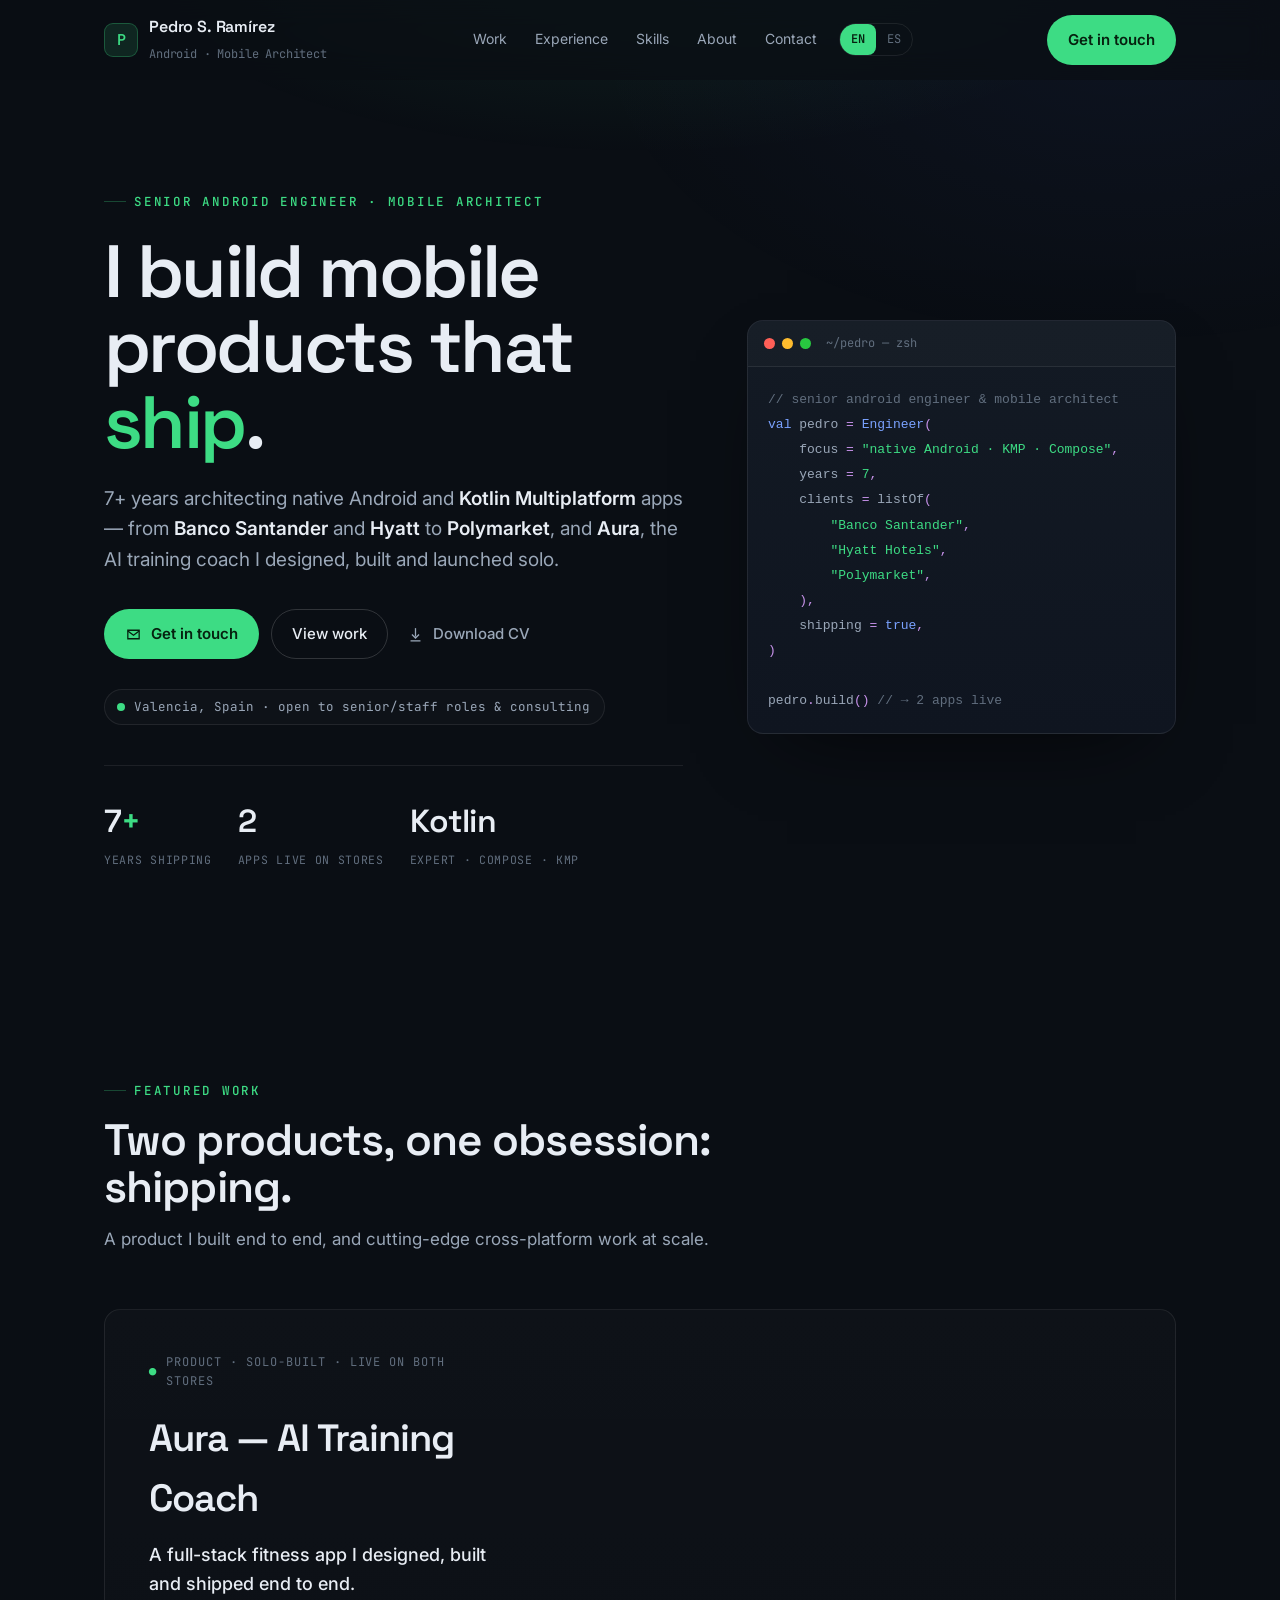
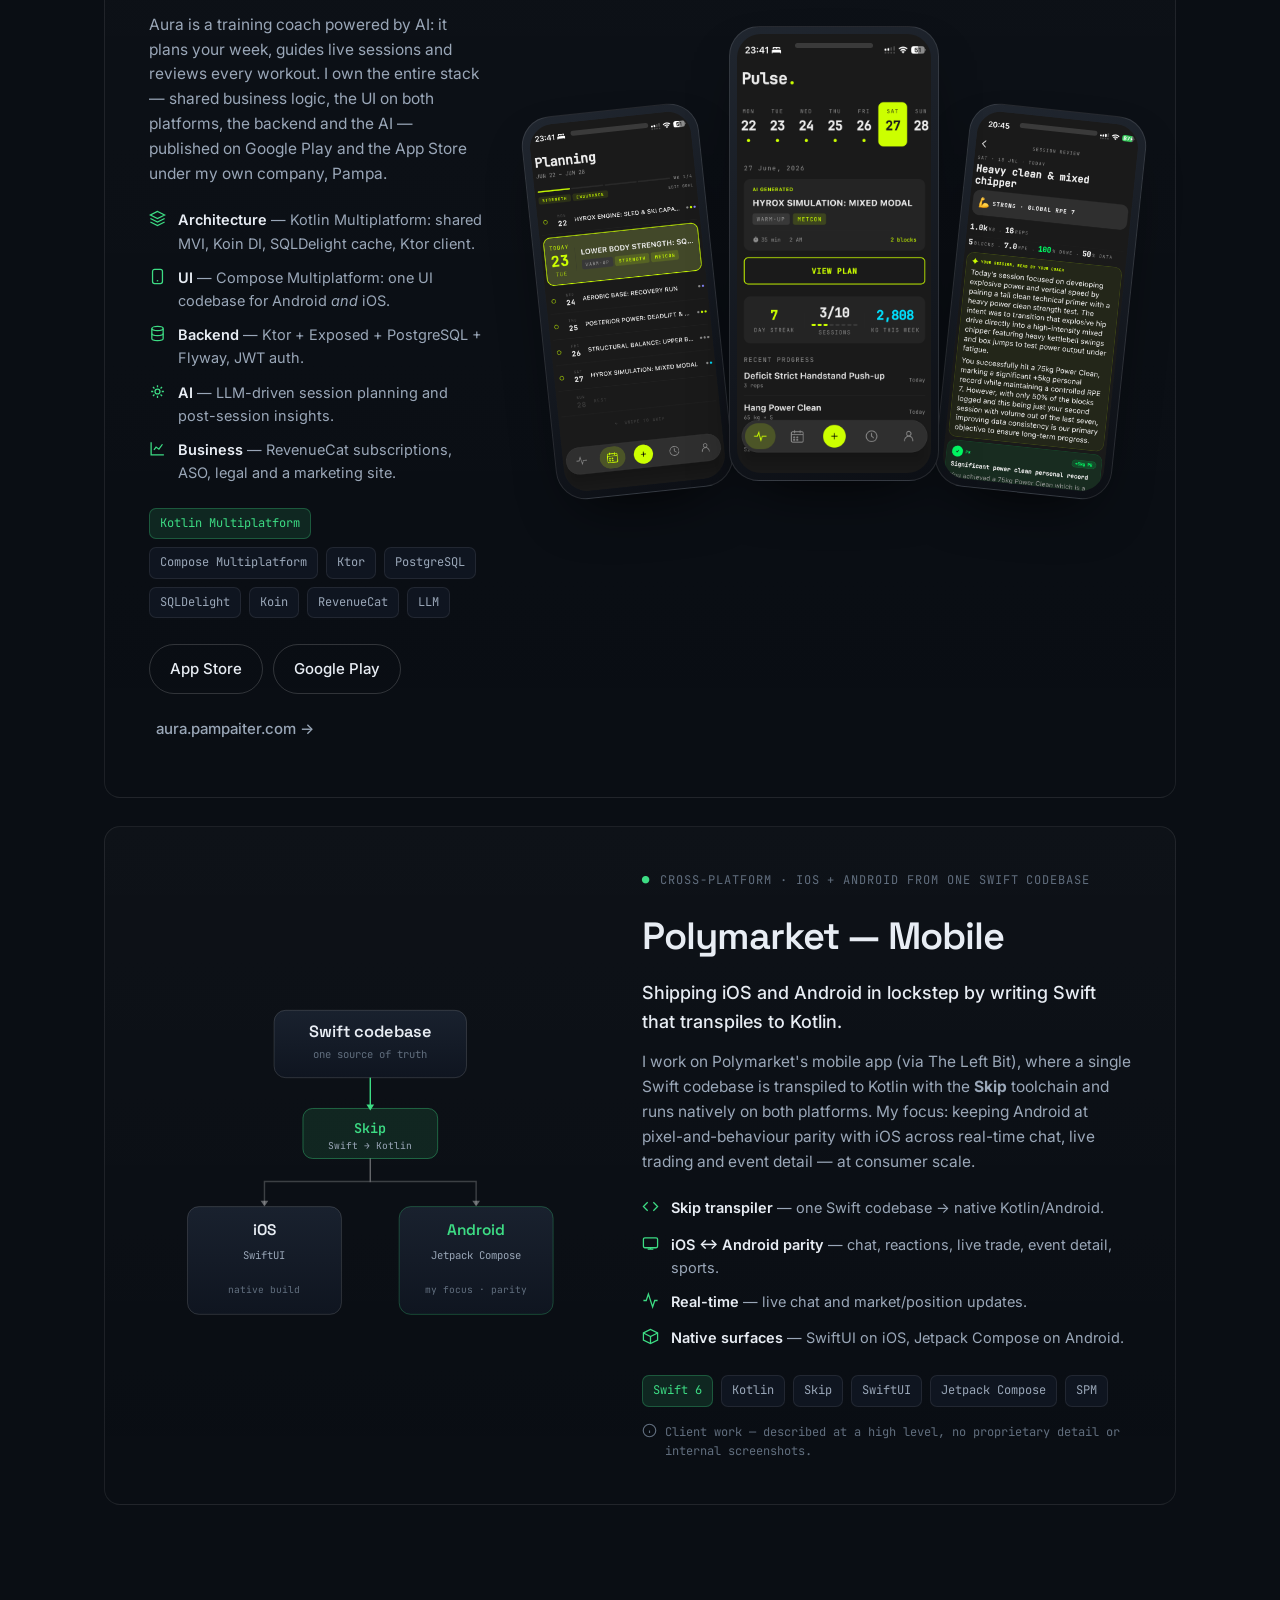
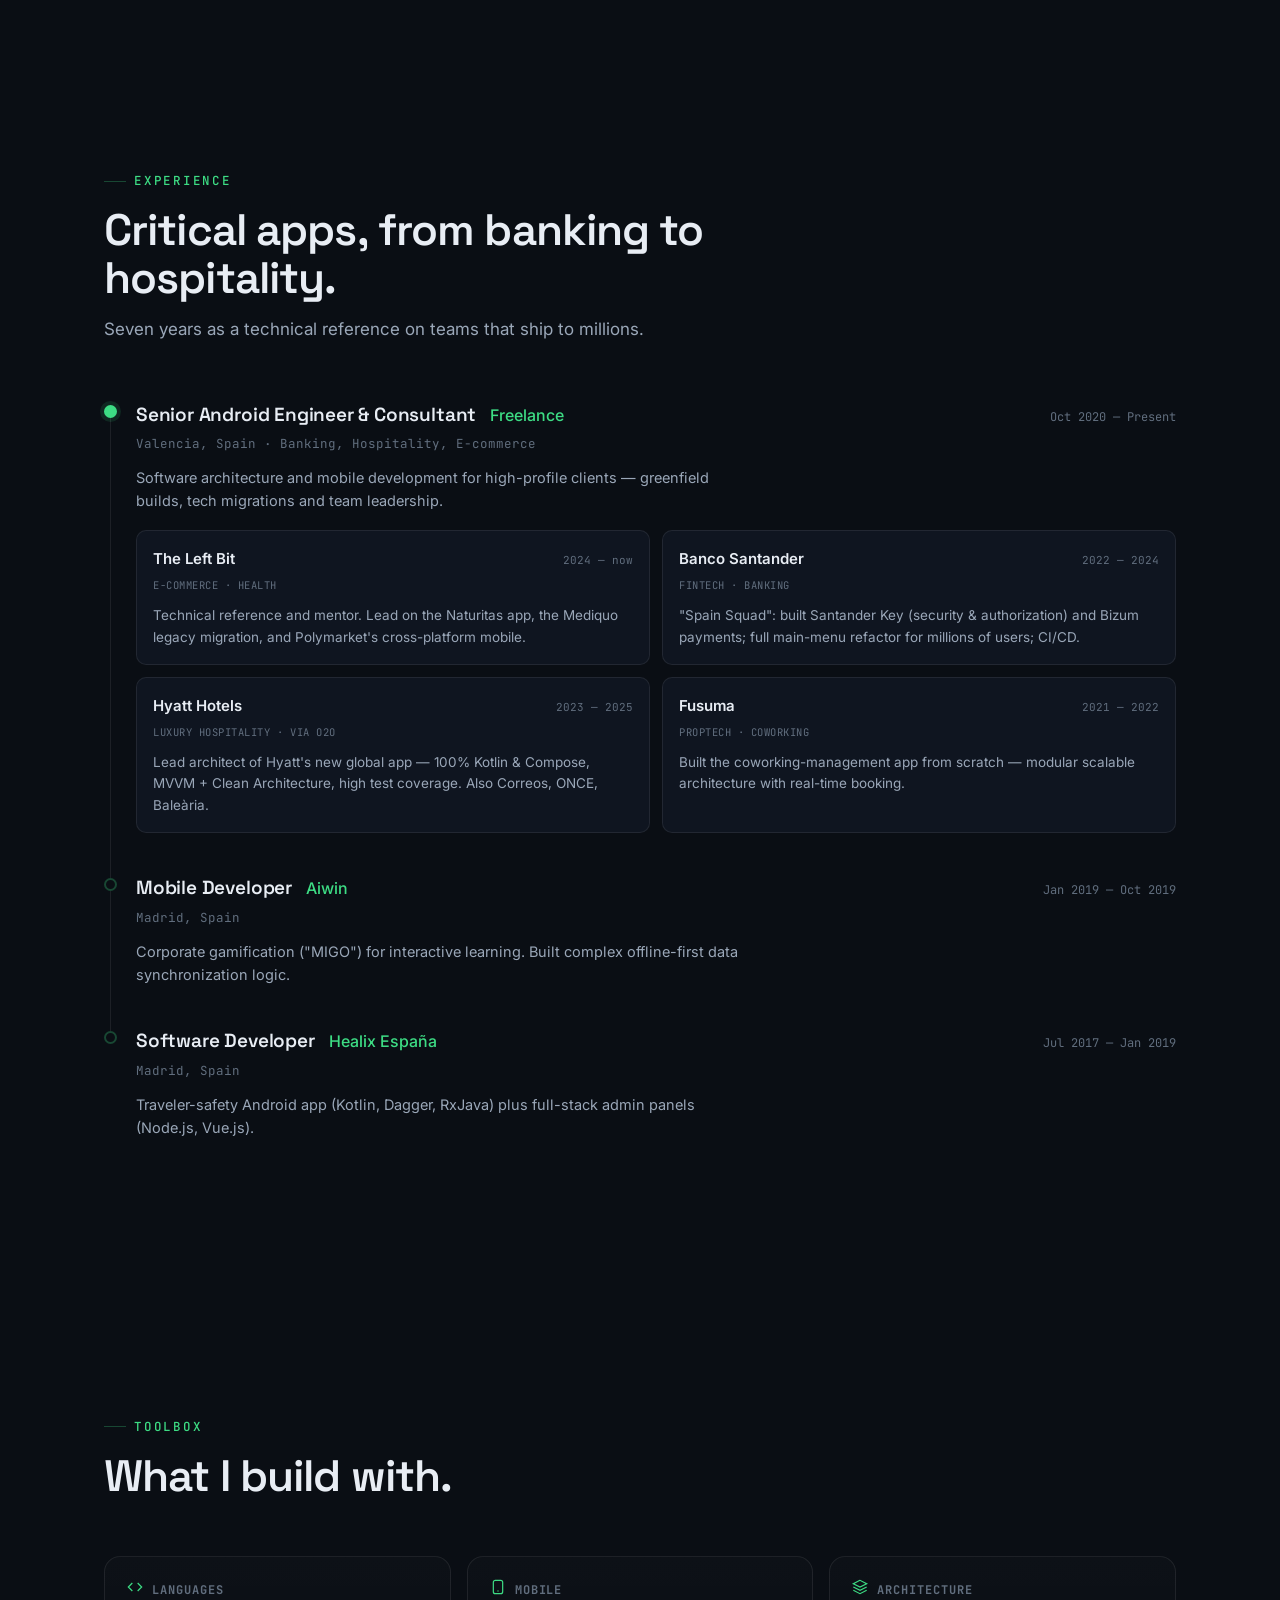
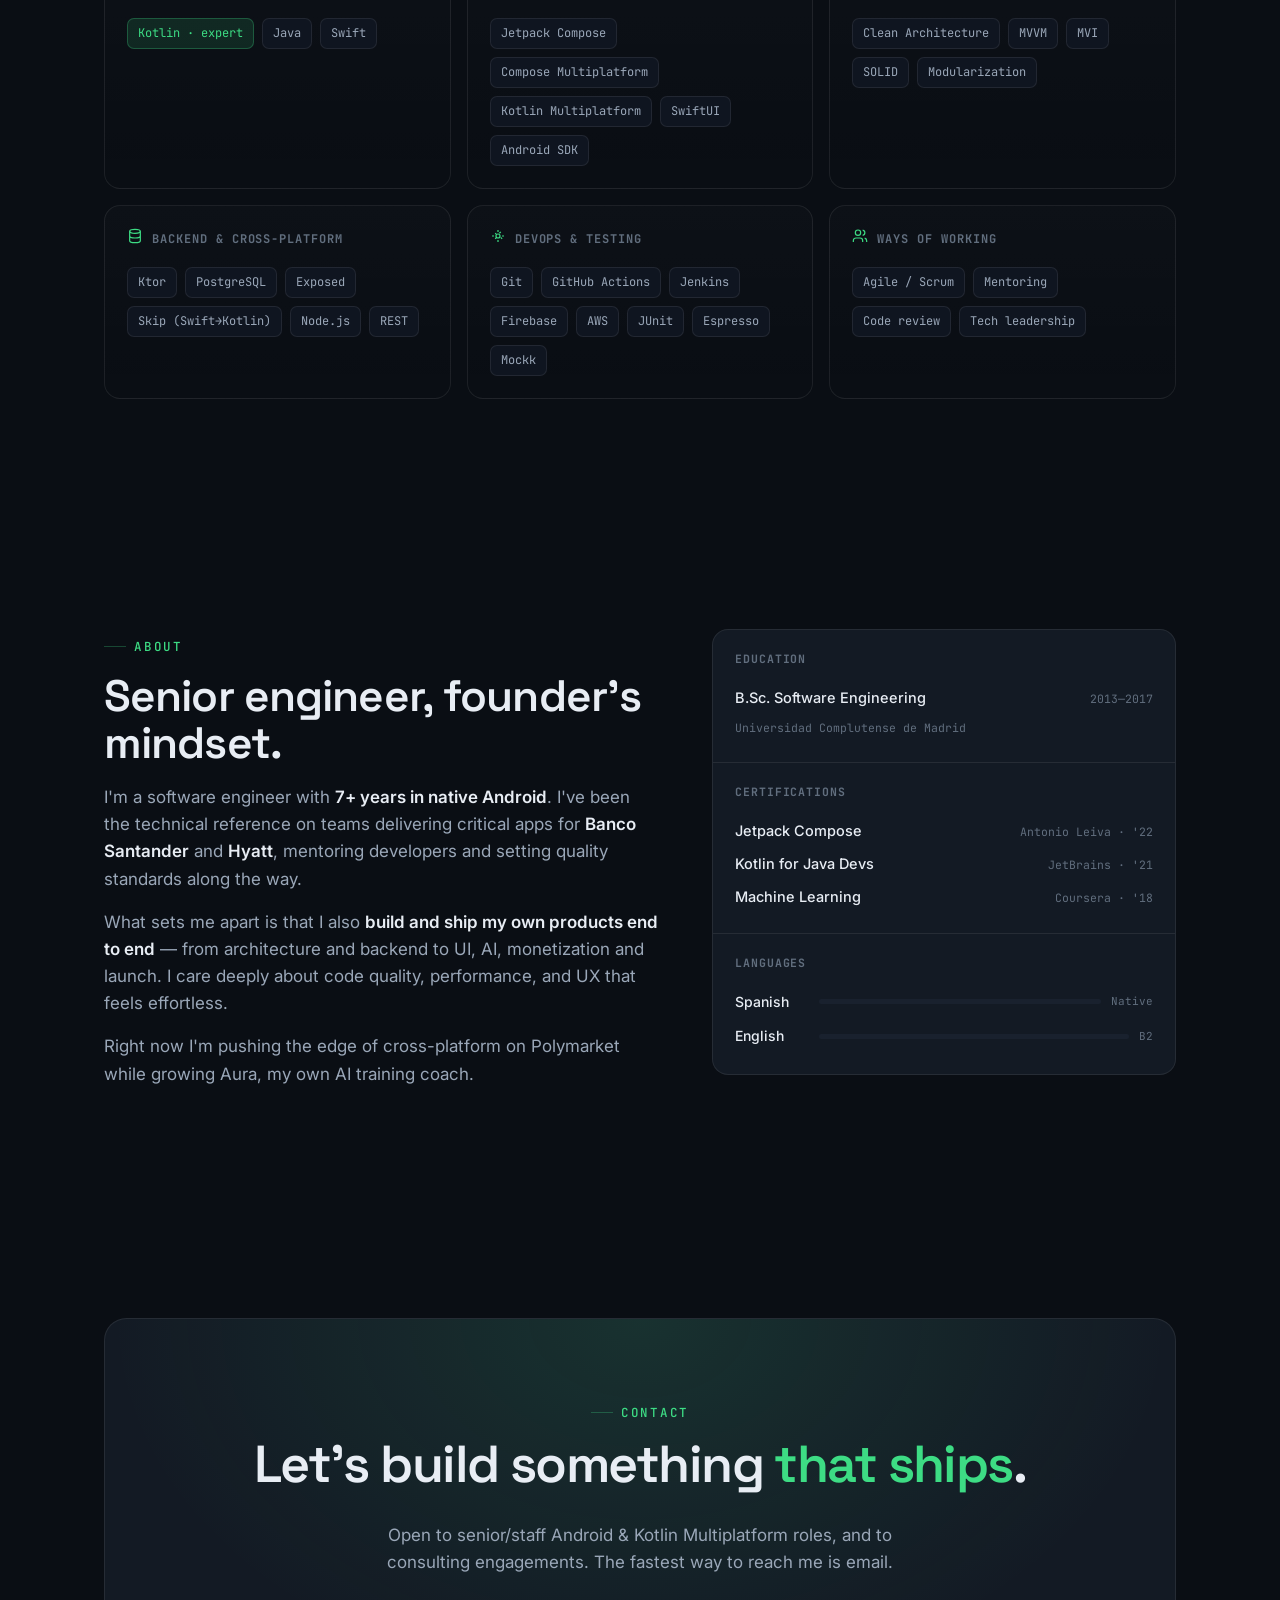
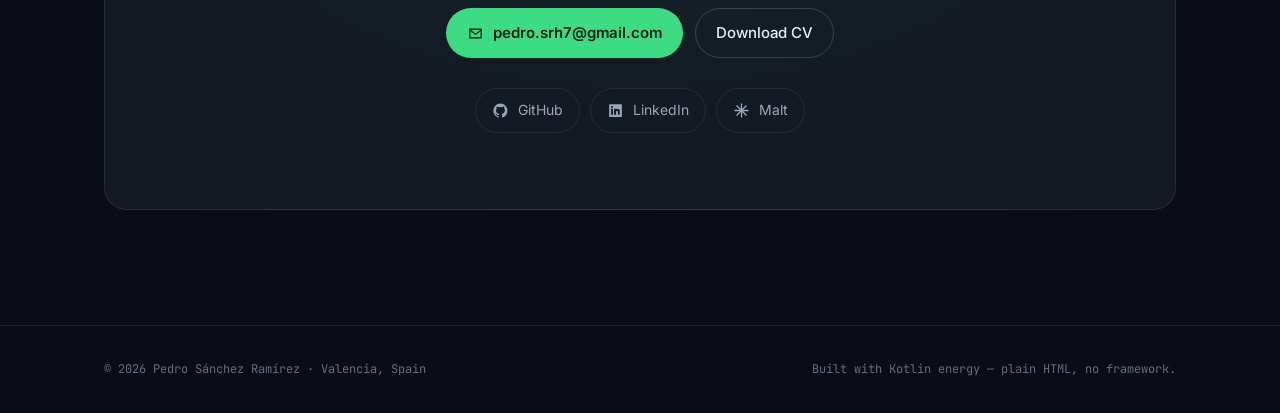
==== index.html @ 2f77651c "Pedro Sánchez Ramírez portfolio — bilingual EN/ES, static Co-Authored-By: Claude Opus 4.8 <noreply@a" ====
<!DOCTYPE html>
<html lang="en">
<head>
<meta charset="UTF-8" />
<meta name="viewport" content="width=device-width, initial-scale=1" />
<title>Pedro Sánchez Ramírez — Senior Android Engineer & Mobile Architect</title>
<meta name="description" content="Senior Android engineer and mobile architect with 7+ years shipping critical apps for Banco Santander, Hyatt and Polymarket — and Aura, an AI training coach built and launched solo with Kotlin Multiplatform." />
<meta name="author" content="Pedro Sánchez Ramírez" />
<meta name="theme-color" content="#0A0E14" />
<link rel="canonical" href="https://pedro.pampaiter.com/" />
<link rel="alternate" hreflang="en" href="https://pedro.pampaiter.com/" />
<link rel="alternate" hreflang="es" href="https://pedro.pampaiter.com/index.es.html" />
<link rel="alternate" hreflang="x-default" href="https://pedro.pampaiter.com/" />

<!-- Open Graph -->
<meta property="og:type" content="website" />
<meta property="og:title" content="Pedro Sánchez Ramírez — Senior Android Engineer & Mobile Architect" />
<meta property="og:description" content="7+ years shipping native Android and Kotlin Multiplatform apps — from Santander and Hyatt to Polymarket, and Aura, the AI coach I built solo." />
<meta property="og:url" content="https://pedro.pampaiter.com/" />
<meta property="og:locale" content="en_US" />
<meta property="og:locale:alternate" content="es_ES" />
<meta name="twitter:card" content="summary_large_image" />
<meta name="twitter:title" content="Pedro Sánchez Ramírez — Senior Android Engineer & Mobile Architect" />
<meta name="twitter:description" content="7+ years shipping native Android and Kotlin Multiplatform apps. Founder-engineer behind Aura." />

<link rel="icon" href="data:image/svg+xml,%3Csvg xmlns='http://www.w3.org/2000/svg' viewBox='0 0 100 100'%3E%3Crect width='100' height='100' rx='24' fill='%230A0E14'/%3E%3Ctext x='50' y='70' font-family='monospace' font-size='60' font-weight='700' fill='%233DDC84' text-anchor='middle'%3EP%3C/text%3E%3C/svg%3E" />

<link rel="preconnect" href="https://fonts.googleapis.com" />
<link rel="preconnect" href="https://fonts.gstatic.com" crossorigin />
<link rel="stylesheet" href="assets/styles.css" />

<script type="application/ld+json">
{
  "@context": "https://schema.org",
  "@type": "Person",
  "name": "Pedro Sánchez Ramírez",
  "jobTitle": "Senior Android Engineer & Mobile Architect",
  "url": "https://pedro.pampaiter.com/",
  "email": "pedro.srh7@gmail.com",
  "address": { "@type": "PostalAddress", "addressLocality": "Valencia", "addressCountry": "ES" },
  "sameAs": [
    "https://github.com/pedrosr7",
    "https://www.linkedin.com/in/pedro-s%C3%A1nchez-ram%C3%ADrez-b98422159/",
    "https://www.malt.com/profile/pedrosanchezramirez"
  ],
  "knowsAbout": ["Kotlin","Jetpack Compose","Kotlin Multiplatform","Android","Clean Architecture","Ktor"],
  "alumniOf": "Universidad Complutense de Madrid"
}
</script>
</head>
<body>

<!-- ============ NAV ============ -->
<header class="nav" id="nav">
  <div class="nav-inner">
    <a class="brand" href="#top" aria-label="Pedro Sánchez Ramírez — home">
      <span class="monogram">P</span>
      <span>Pedro&nbsp;S.&nbsp;Ramírez <br><span class="sub">Android · Mobile Architect</span></span>
    </a>
    <nav class="nav-links" id="navLinks" aria-label="Primary">
      <a href="#work">Work</a>
      <a href="#experience">Experience</a>
      <a href="#skills">Skills</a>
      <a href="#about">About</a>
      <a href="#contact">Contact</a>
      <div class="lang-toggle" role="group" aria-label="Language">
        <a href="index.html" class="active" aria-current="true">EN</a>
        <a href="index.es.html">ES</a>
      </div>
    </nav>
    <div class="nav-cta">
      <a href="#contact" class="btn btn-primary">Get in touch</a>
      <button class="menu-btn" id="menuBtn" aria-label="Menu" aria-expanded="false" aria-controls="navLinks">
        <svg viewBox="0 0 24 24" width="24" height="24" fill="none" stroke="currentColor" stroke-width="1.8"><line x1="4" y1="7" x2="20" y2="7"/><line x1="4" y1="12" x2="20" y2="12"/><line x1="4" y1="17" x2="20" y2="17"/></svg>
      </button>
    </div>
  </div>
</header>

<main id="top">

<!-- ============ HERO ============ -->
<section class="hero container" id="hero">
  <div class="hero-grid">
    <div class="hero-copy">
      <span class="eyebrow reveal">Senior Android Engineer · Mobile Architect</span>
      <h1 class="reveal">I build mobile products that <span class="accent">ship</span>.</h1>
      <p class="hero-lead reveal">
        7+ years architecting native Android and <strong>Kotlin Multiplatform</strong> apps —
        from <strong>Banco Santander</strong> and <strong>Hyatt</strong> to <strong>Polymarket</strong>,
        and <strong>Aura</strong>, the AI training coach I designed, built and launched solo.
      </p>
      <div class="hero-actions reveal">
        <a href="#contact" class="btn btn-primary">
          <svg viewBox="0 0 24 24" fill="none" stroke="currentColor" stroke-width="1.8"><path d="M4 6h16v12H4z"/><path d="m4 7 8 6 8-6"/></svg>
          Get in touch
        </a>
        <a href="#work" class="btn btn-ghost">View work</a>
        <a href="assets/pedro-sanchez-ramirez-cv.pdf" class="btn btn-text" target="_blank" rel="noopener">
          <svg viewBox="0 0 24 24" fill="none" stroke="currentColor" stroke-width="1.8"><path d="M12 3v12"/><path d="m7 12 5 5 5-5"/><path d="M5 21h14"/></svg>
          Download CV
        </a>
      </div>
      <div class="hero-meta reveal">
        <span class="status-chip"><span class="status-dot"></span> Valencia, Spain · open to senior/staff roles & consulting</span>
      </div>
      <div class="stat-row reveal">
        <div class="stat"><div class="num">7<span class="u">+</span></div><div class="lbl">Years shipping</div></div>
        <div class="stat"><div class="num">2</div><div class="lbl">Apps live on stores</div></div>
        <div class="stat"><div class="num">Kotlin</div><div class="lbl">Expert · Compose · KMP</div></div>
      </div>
    </div>

    <div class="hero-visual reveal">
      <div class="hero-card">
        <div class="bar"><i></i><i></i><i></i><span>~/pedro — zsh</span></div>
        <pre><code><span class="c">// senior android engineer &amp; mobile architect</span>
<span class="k">val</span> pedro <span class="p">=</span> <span class="k">Engineer</span><span class="p">(</span>
    focus <span class="p">=</span> <span class="s">"native Android · KMP · Compose"</span><span class="p">,</span>
    years <span class="p">=</span> <span class="s">7</span><span class="p">,</span>
    clients <span class="p">=</span> listOf<span class="p">(</span>
        <span class="s">"Banco Santander"</span><span class="p">,</span>
        <span class="s">"Hyatt Hotels"</span><span class="p">,</span>
        <span class="s">"Polymarket"</span><span class="p">,</span>
    <span class="p">)</span><span class="p">,</span>
    shipping <span class="p">=</span> <span class="k">true</span><span class="p">,</span>
<span class="p">)</span>

pedro<span class="p">.</span>build<span class="p">()</span> <span class="c">// → 2 apps live</span></code></pre>
      </div>
    </div>
  </div>
</section>

<!-- ============ WORK ============ -->
<section id="work" class="container">
  <div class="section-head reveal">
    <span class="eyebrow">Featured work</span>
    <h2 class="section-title">Two products, one obsession: shipping.</h2>
    <p class="section-subtitle">A product I built end to end, and cutting-edge cross-platform work at scale.</p>
  </div>

  <!-- Aura -->
  <article class="project reveal">
    <div class="project-grid">
      <div class="project-copy">
        <div class="project-label"><span class="badge">●</span> Product · Solo-built · Live on both stores</div>
        <h3>Aura — AI Training Coach</h3>
        <p class="oneliner">A full-stack fitness app I designed, built and shipped end to end.</p>
        <p class="body">
          Aura is a training coach powered by AI: it plans your week, guides live sessions and reviews
          every workout. I own the entire stack — shared business logic, the UI on both platforms, the
          backend and the AI — published on Google Play and the App Store under my own company, Pampa.
        </p>
        <ul class="highlights">
          <li><span class="ic"><svg viewBox="0 0 24 24" fill="none" stroke="currentColor" stroke-width="1.8"><path d="M12 2 2 7l10 5 10-5-10-5Z"/><path d="m2 17 10 5 10-5"/><path d="m2 12 10 5 10-5"/></svg></span><span><b>Architecture</b> — Kotlin Multiplatform: shared MVI, Koin DI, SQLDelight cache, Ktor client.</span></li>
          <li><span class="ic"><svg viewBox="0 0 24 24" fill="none" stroke="currentColor" stroke-width="1.8"><rect x="5" y="2" width="14" height="20" rx="3"/><path d="M11 18h2"/></svg></span><span><b>UI</b> — Compose Multiplatform: one UI codebase for Android <em>and</em> iOS.</span></li>
          <li><span class="ic"><svg viewBox="0 0 24 24" fill="none" stroke="currentColor" stroke-width="1.8"><ellipse cx="12" cy="5" rx="8" ry="3"/><path d="M4 5v14c0 1.7 3.6 3 8 3s8-1.3 8-3V5"/><path d="M4 12c0 1.7 3.6 3 8 3s8-1.3 8-3"/></svg></span><span><b>Backend</b> — Ktor + Exposed + PostgreSQL + Flyway, JWT auth.</span></li>
          <li><span class="ic"><svg viewBox="0 0 24 24" fill="none" stroke="currentColor" stroke-width="1.8"><path d="M12 3v3m0 12v3M3 12h3m12 0h3M5.6 5.6l2.1 2.1m8.6 8.6 2.1 2.1m0-12.8-2.1 2.1M7.7 16.3l-2.1 2.1"/><circle cx="12" cy="12" r="3.5"/></svg></span><span><b>AI</b> — LLM-driven session planning and post-session insights.</span></li>
          <li><span class="ic"><svg viewBox="0 0 24 24" fill="none" stroke="currentColor" stroke-width="1.8"><path d="M3 3v18h18"/><path d="m7 14 3-4 4 3 5-7"/></svg></span><span><b>Business</b> — RevenueCat subscriptions, ASO, legal and a marketing site.</span></li>
        </ul>
        <div class="tags">
          <span class="tag tag--accent">Kotlin Multiplatform</span>
          <span class="tag">Compose Multiplatform</span>
          <span class="tag">Ktor</span>
          <span class="tag">PostgreSQL</span>
          <span class="tag">SQLDelight</span>
          <span class="tag">Koin</span>
          <span class="tag">RevenueCat</span>
          <span class="tag">LLM</span>
        </div>
        <div class="project-links">
          <a class="btn btn-ghost" href="https://apps.apple.com/us/app/aura-ai-training-coach/id6773849897" target="_blank" rel="noopener">App Store</a>
          <a class="btn btn-ghost" href="https://play.google.com/store/apps/details?id=com.pampa.aura" target="_blank" rel="noopener">Google Play</a>
          <a class="btn btn-text" href="https://aura.pampaiter.com" target="_blank" rel="noopener">aura.pampaiter.com →</a>
        </div>
      </div>
      <div class="project-visual">
        <div class="phones">
          <div class="phone"><img src="assets/captures/aura-planning.png" alt="Aura weekly planning screen" loading="lazy" width="1125" height="2436" /></div>
          <div class="phone"><img src="assets/captures/aura-pulse.png" alt="Aura daily home screen" loading="lazy" width="1125" height="2436" /></div>
          <div class="phone"><img src="assets/captures/aura-insights.png" alt="Aura AI session review screen" loading="lazy" width="1125" height="2436" /></div>
        </div>
      </div>
    </div>
  </article>

  <!-- Polymarket -->
  <article class="project project--reverse reveal">
    <div class="project-grid">
      <div class="project-copy">
        <div class="project-label"><span class="badge">●</span> Cross-platform · iOS + Android from one Swift codebase</div>
        <h3>Polymarket — Mobile</h3>
        <p class="oneliner">Shipping iOS and Android in lockstep by writing Swift that transpiles to Kotlin.</p>
        <p class="body">
          I work on Polymarket's mobile app (via The Left Bit), where a single Swift codebase is
          transpiled to Kotlin with the <b>Skip</b> toolchain and runs natively on both platforms.
          My focus: keeping Android at pixel-and-behaviour parity with iOS across real-time chat,
          live trading and event detail — at consumer scale.
        </p>
        <ul class="highlights">
          <li><span class="ic"><svg viewBox="0 0 24 24" fill="none" stroke="currentColor" stroke-width="1.8"><path d="m8 6-6 6 6 6"/><path d="m16 6 6 6-6 6"/></svg></span><span><b>Skip transpiler</b> — one Swift codebase → native Kotlin/Android.</span></li>
          <li><span class="ic"><svg viewBox="0 0 24 24" fill="none" stroke="currentColor" stroke-width="1.8"><rect x="2" y="4" width="20" height="14" rx="2"/><path d="M8 20h8M12 18v2"/></svg></span><span><b>iOS ↔ Android parity</b> — chat, reactions, live trade, event detail, sports.</span></li>
          <li><span class="ic"><svg viewBox="0 0 24 24" fill="none" stroke="currentColor" stroke-width="1.8"><path d="M22 12h-4l-3 9L9 3l-3 9H2"/></svg></span><span><b>Real-time</b> — live chat and market/position updates.</span></li>
          <li><span class="ic"><svg viewBox="0 0 24 24" fill="none" stroke="currentColor" stroke-width="1.8"><path d="M12 2 2 7v10l10 5 10-5V7L12 2Z"/><path d="M12 22V12M2 7l10 5 10-5"/></svg></span><span><b>Native surfaces</b> — SwiftUI on iOS, Jetpack Compose on Android.</span></li>
        </ul>
        <div class="tags">
          <span class="tag tag--accent">Swift 6</span>
          <span class="tag">Kotlin</span>
          <span class="tag">Skip</span>
          <span class="tag">SwiftUI</span>
          <span class="tag">Jetpack Compose</span>
          <span class="tag">SPM</span>
        </div>
        <div class="note-inline">
          <span class="ic"><svg viewBox="0 0 24 24" fill="none" stroke="currentColor" stroke-width="1.8"><circle cx="12" cy="12" r="10"/><path d="M12 16v-4M12 8h.01"/></svg></span>
          <span>Client work — described at a high level, no proprietary detail or internal screenshots.</span>
        </div>
      </div>
      <div class="project-visual">
        <div class="pipeline">
          <svg viewBox="0 0 460 360" xmlns="http://www.w3.org/2000/svg" role="img" aria-label="Diagram: one Swift codebase transpiled by Skip to native iOS and Android apps">
            <defs>
              <linearGradient id="g1" x1="0" y1="0" x2="0" y2="1">
                <stop offset="0" stop-color="#19212E"/><stop offset="1" stop-color="#0F1520"/>
              </linearGradient>
            </defs>
            <!-- source box -->
            <rect x="130" y="18" width="200" height="70" rx="12" fill="url(#g1)" stroke="rgba(255,255,255,0.14)"/>
            <text x="230" y="46" text-anchor="middle" fill="#E8EDF4" font-family="'Space Grotesk',sans-serif" font-weight="600" font-size="17">Swift codebase</text>
            <text x="230" y="68" text-anchor="middle" fill="#616E7E" font-family="'JetBrains Mono',monospace" font-size="11">one source of truth</text>
            <!-- arrow down -->
            <line x1="230" y1="88" x2="230" y2="120" stroke="#3DDC84" stroke-width="1.5"/>
            <path d="M226 116l4 6 4-6z" fill="#3DDC84"/>
            <!-- skip box -->
            <rect x="160" y="120" width="140" height="52" rx="10" fill="rgba(61,220,132,0.10)" stroke="rgba(61,220,132,0.4)"/>
            <text x="230" y="145" text-anchor="middle" fill="#3DDC84" font-family="'JetBrains Mono',monospace" font-weight="600" font-size="14">Skip</text>
            <text x="230" y="162" text-anchor="middle" fill="#9AA7B8" font-family="'JetBrains Mono',monospace" font-size="10">Swift → Kotlin</text>
            <!-- split lines -->
            <path d="M230 172 V196 H120 V220" fill="none" stroke="rgba(255,255,255,0.2)" stroke-width="1.5"/>
            <path d="M230 172 V196 H340 V220" fill="none" stroke="rgba(255,255,255,0.2)" stroke-width="1.5"/>
            <path d="M116 216l4 6 4-6z" fill="rgba(255,255,255,0.35)"/>
            <path d="M336 216l4 6 4-6z" fill="rgba(255,255,255,0.35)"/>
            <!-- iOS -->
            <rect x="40" y="222" width="160" height="112" rx="12" fill="url(#g1)" stroke="rgba(255,255,255,0.14)"/>
            <text x="120" y="252" text-anchor="middle" fill="#E8EDF4" font-family="'Space Grotesk',sans-serif" font-weight="600" font-size="16">iOS</text>
            <text x="120" y="276" text-anchor="middle" fill="#9AA7B8" font-family="'JetBrains Mono',monospace" font-size="11">SwiftUI</text>
            <text x="120" y="312" text-anchor="middle" fill="#616E7E" font-family="'JetBrains Mono',monospace" font-size="10">native build</text>
            <!-- Android -->
            <rect x="260" y="222" width="160" height="112" rx="12" fill="url(#g1)" stroke="rgba(61,220,132,0.28)"/>
            <text x="340" y="252" text-anchor="middle" fill="#3DDC84" font-family="'Space Grotesk',sans-serif" font-weight="600" font-size="16">Android</text>
            <text x="340" y="276" text-anchor="middle" fill="#9AA7B8" font-family="'JetBrains Mono',monospace" font-size="11">Jetpack Compose</text>
            <text x="340" y="312" text-anchor="middle" fill="#616E7E" font-family="'JetBrains Mono',monospace" font-size="10">my focus · parity</text>
          </svg>
        </div>
      </div>
    </div>
  </article>
</section>

<!-- ============ EXPERIENCE ============ -->
<section id="experience" class="container">
  <div class="section-head reveal">
    <span class="eyebrow">Experience</span>
    <h2 class="section-title">Critical apps, from banking to hospitality.</h2>
    <p class="section-subtitle">Seven years as a technical reference on teams that ship to millions.</p>
  </div>

  <div class="timeline">
    <!-- Freelance -->
    <div class="tl-item current reveal">
      <div class="tl-head">
        <span class="tl-role">Senior Android Engineer &amp; Consultant</span>
        <span class="tl-company">Freelance</span>
        <span class="tl-date">Oct 2020 — Present</span>
      </div>
      <div class="tl-meta">Valencia, Spain · Banking, Hospitality, E-commerce</div>
      <p class="tl-desc">Software architecture and mobile development for high-profile clients — greenfield builds, tech migrations and team leadership.</p>
      <div class="client-cards">
        <div class="client-card">
          <div class="cc-top"><span class="cc-name">The Left Bit</span><span class="cc-date">2024 — now</span></div>
          <span class="cc-sector">E-commerce · Health</span>
          <p>Technical reference and mentor. Lead on the Naturitas app, the Mediquo legacy migration, and Polymarket's cross-platform mobile.</p>
        </div>
        <div class="client-card">
          <div class="cc-top"><span class="cc-name">Banco Santander</span><span class="cc-date">2022 — 2024</span></div>
          <span class="cc-sector">Fintech · Banking</span>
          <p>"Spain Squad": built Santander Key (security &amp; authorization) and Bizum payments; full main-menu refactor for millions of users; CI/CD.</p>
        </div>
        <div class="client-card">
          <div class="cc-top"><span class="cc-name">Hyatt Hotels</span><span class="cc-date">2023 — 2025</span></div>
          <span class="cc-sector">Luxury hospitality · via O2O</span>
          <p>Lead architect of Hyatt's new global app — 100% Kotlin &amp; Compose, MVVM + Clean Architecture, high test coverage. Also Correos, ONCE, Baleària.</p>
        </div>
        <div class="client-card">
          <div class="cc-top"><span class="cc-name">Fusuma</span><span class="cc-date">2021 — 2022</span></div>
          <span class="cc-sector">PropTech · Coworking</span>
          <p>Built the coworking-management app from scratch — modular scalable architecture with real-time booking.</p>
        </div>
      </div>
    </div>

    <!-- Aiwin -->
    <div class="tl-item reveal">
      <div class="tl-head">
        <span class="tl-role">Mobile Developer</span>
        <span class="tl-company">Aiwin</span>
        <span class="tl-date">Jan 2019 — Oct 2019</span>
      </div>
      <div class="tl-meta">Madrid, Spain</div>
      <p class="tl-desc">Corporate gamification ("MIGO") for interactive learning. Built complex offline-first data synchronization logic.</p>
    </div>

    <!-- Healix -->
    <div class="tl-item reveal">
      <div class="tl-head">
        <span class="tl-role">Software Developer</span>
        <span class="tl-company">Healix España</span>
        <span class="tl-date">Jul 2017 — Jan 2019</span>
      </div>
      <div class="tl-meta">Madrid, Spain</div>
      <p class="tl-desc">Traveler-safety Android app (Kotlin, Dagger, RxJava) plus full-stack admin panels (Node.js, Vue.js).</p>
    </div>
  </div>
</section>

<!-- ============ SKILLS ============ -->
<section id="skills" class="container">
  <div class="section-head reveal">
    <span class="eyebrow">Toolbox</span>
    <h2 class="section-title">What I build with.</h2>
  </div>
  <div class="skills-grid">
    <div class="skill-group reveal">
      <h4><span class="ic"><svg viewBox="0 0 24 24" fill="none" stroke="currentColor" stroke-width="1.8"><path d="m8 6-6 6 6 6"/><path d="m16 6 6 6-6 6"/></svg></span> Languages</h4>
      <div class="tags"><span class="tag tag--accent">Kotlin · expert</span><span class="tag">Java</span><span class="tag">Swift</span></div>
    </div>
    <div class="skill-group reveal">
      <h4><span class="ic"><svg viewBox="0 0 24 24" fill="none" stroke="currentColor" stroke-width="1.8"><rect x="5" y="2" width="14" height="20" rx="3"/><path d="M11 18h2"/></svg></span> Mobile</h4>
      <div class="tags"><span class="tag">Jetpack Compose</span><span class="tag">Compose Multiplatform</span><span class="tag">Kotlin Multiplatform</span><span class="tag">SwiftUI</span><span class="tag">Android SDK</span></div>
    </div>
    <div class="skill-group reveal">
      <h4><span class="ic"><svg viewBox="0 0 24 24" fill="none" stroke="currentColor" stroke-width="1.8"><path d="M12 2 2 7l10 5 10-5-10-5Z"/><path d="m2 17 10 5 10-5M2 12l10 5 10-5"/></svg></span> Architecture</h4>
      <div class="tags"><span class="tag">Clean Architecture</span><span class="tag">MVVM</span><span class="tag">MVI</span><span class="tag">SOLID</span><span class="tag">Modularization</span></div>
    </div>
    <div class="skill-group reveal">
      <h4><span class="ic"><svg viewBox="0 0 24 24" fill="none" stroke="currentColor" stroke-width="1.8"><ellipse cx="12" cy="5" rx="8" ry="3"/><path d="M4 5v14c0 1.7 3.6 3 8 3s8-1.3 8-3V5M4 12c0 1.7 3.6 3 8 3s8-1.3 8-3"/></svg></span> Backend &amp; cross-platform</h4>
      <div class="tags"><span class="tag">Ktor</span><span class="tag">PostgreSQL</span><span class="tag">Exposed</span><span class="tag">Skip (Swift→Kotlin)</span><span class="tag">Node.js</span><span class="tag">REST</span></div>
    </div>
    <div class="skill-group reveal">
      <h4><span class="ic"><svg viewBox="0 0 24 24" fill="none" stroke="currentColor" stroke-width="1.8"><circle cx="12" cy="12" r="3"/><path d="M12 3v3m0 12v3m9-9h-3M6 12H3m13.2-6.2-2.1 2.1M9.9 14.1l-2.1 2.1m10.4 0-2.1-2.1M9.9 9.9 7.8 7.8"/></svg></span> DevOps &amp; testing</h4>
      <div class="tags"><span class="tag">Git</span><span class="tag">GitHub Actions</span><span class="tag">Jenkins</span><span class="tag">Firebase</span><span class="tag">AWS</span><span class="tag">JUnit</span><span class="tag">Espresso</span><span class="tag">Mockk</span></div>
    </div>
    <div class="skill-group reveal">
      <h4><span class="ic"><svg viewBox="0 0 24 24" fill="none" stroke="currentColor" stroke-width="1.8"><path d="M16 21v-2a4 4 0 0 0-4-4H6a4 4 0 0 0-4 4v2"/><circle cx="9" cy="7" r="4"/><path d="M22 21v-2a4 4 0 0 0-3-3.87M16 3.13A4 4 0 0 1 16 11"/></svg></span> Ways of working</h4>
      <div class="tags"><span class="tag">Agile / Scrum</span><span class="tag">Mentoring</span><span class="tag">Code review</span><span class="tag">Tech leadership</span></div>
    </div>
  </div>
</section>

<!-- ============ ABOUT ============ -->
<section id="about" class="container">
  <div class="about-grid">
    <div class="about-text reveal">
      <span class="eyebrow">About</span>
      <h2 class="section-title" style="margin-bottom:8px">Senior engineer, founder's mindset.</h2>
      <p>I'm a software engineer with <strong>7+ years in native Android</strong>. I've been the technical reference on teams delivering critical apps for <strong>Banco Santander</strong> and <strong>Hyatt</strong>, mentoring developers and setting quality standards along the way.</p>
      <p>What sets me apart is that I also <strong>build and ship my own products end to end</strong> — from architecture and backend to UI, AI, monetization and launch. I care deeply about code quality, performance, and UX that feels effortless.</p>
      <p>Right now I'm pushing the edge of cross-platform on Polymarket while growing Aura, my own AI training coach.</p>
    </div>
    <div class="info-card reveal">
      <div class="info-block">
        <h5>Education</h5>
        <div class="info-row"><span class="t">B.Sc. Software Engineering</span><span class="m">2013—2017</span></div>
        <div class="info-row"><span class="m" style="text-transform:none">Universidad Complutense de Madrid</span></div>
      </div>
      <div class="info-block">
        <h5>Certifications</h5>
        <div class="info-row"><span class="t">Jetpack Compose</span><span class="m">Antonio Leiva · '22</span></div>
        <div class="info-row"><a class="t" href="https://www.coursera.org/account/accomplishments/verify/SP8989Y7QYTT" target="_blank" rel="noopener">Kotlin for Java Devs</a><span class="m">JetBrains · '21</span></div>
        <div class="info-row"><a class="t" href="https://www.coursera.org/account/accomplishments/certificate/NTQUQ85TD5Z5" target="_blank" rel="noopener">Machine Learning</a><span class="m">Coursera · '18</span></div>
      </div>
      <div class="info-block">
        <h5>Languages</h5>
        <div class="lang-bar"><span class="t">Spanish</span><span class="track"><span class="fill" style="width:100%"></span></span><span class="lvl">Native</span></div>
        <div class="lang-bar"><span class="t">English</span><span class="track"><span class="fill" style="width:75%"></span></span><span class="lvl">B2</span></div>
      </div>
    </div>
  </div>
</section>

<!-- ============ CONTACT ============ -->
<section id="contact" class="container contact">
  <div class="contact-box reveal">
    <span class="eyebrow" style="justify-content:center">Contact</span>
    <h2>Let's build something <span class="accent">that ships</span>.</h2>
    <p>Open to senior/staff Android &amp; Kotlin Multiplatform roles, and to consulting engagements. The fastest way to reach me is email.</p>
    <div class="contact-actions">
      <a class="btn btn-primary" href="mailto:pedro.srh7@gmail.com">
        <svg viewBox="0 0 24 24" fill="none" stroke="currentColor" stroke-width="1.8"><path d="M4 6h16v12H4z"/><path d="m4 7 8 6 8-6"/></svg>
        pedro.srh7@gmail.com
      </a>
      <a class="btn btn-ghost" href="assets/pedro-sanchez-ramirez-cv.pdf" target="_blank" rel="noopener">Download CV</a>
    </div>
    <div class="socials">
      <a class="social" href="https://github.com/pedrosr7" target="_blank" rel="noopener">
        <svg viewBox="0 0 24 24" fill="currentColor"><path d="M12 2C6.5 2 2 6.6 2 12.3c0 4.5 2.9 8.3 6.8 9.7.5.1.7-.2.7-.5v-1.7c-2.8.6-3.4-1.4-3.4-1.4-.5-1.2-1.1-1.5-1.1-1.5-.9-.6.1-.6.1-.6 1 .1 1.5 1 1.5 1 .9 1.6 2.4 1.1 3 .9.1-.7.4-1.1.6-1.4-2.2-.3-4.6-1.1-4.6-5 0-1.1.4-2 1-2.7-.1-.3-.4-1.3.1-2.7 0 0 .8-.3 2.7 1a9.3 9.3 0 0 1 5 0c1.9-1.3 2.7-1 2.7-1 .5 1.4.2 2.4.1 2.7.6.7 1 1.6 1 2.7 0 3.9-2.3 4.7-4.6 5 .4.3.7.9.7 1.9v2.8c0 .3.2.6.7.5 3.9-1.4 6.8-5.2 6.8-9.7C22 6.6 17.5 2 12 2Z"/></svg>
        GitHub
      </a>
      <a class="social" href="https://www.linkedin.com/in/pedro-s%C3%A1nchez-ram%C3%ADrez-b98422159/" target="_blank" rel="noopener">
        <svg viewBox="0 0 24 24" fill="currentColor"><path d="M20.4 3H3.6A.6.6 0 0 0 3 3.6v16.8a.6.6 0 0 0 .6.6h16.8a.6.6 0 0 0 .6-.6V3.6a.6.6 0 0 0-.6-.6ZM8.3 18H5.7V9.7h2.6V18ZM7 8.6a1.5 1.5 0 1 1 0-3 1.5 1.5 0 0 1 0 3Zm11 9.4h-2.6v-4c0-1-.4-1.6-1.2-1.6-.7 0-1.1.5-1.3 1-.1.2-.1.4-.1.7V18H10s0-7.5 0-8.3h2.6v1.2c.3-.5 1-1.3 2.4-1.3 1.7 0 3 1.1 3 3.6V18Z"/></svg>
        LinkedIn
      </a>
      <a class="social" href="https://www.malt.com/profile/pedrosanchezramirez" target="_blank" rel="noopener">
        <svg viewBox="0 0 24 24" fill="none" stroke="currentColor" stroke-width="1.8"><path d="M12 2v20M2 12h20M5 5l14 14M19 5 5 19"/></svg>
        Malt
      </a>
    </div>
  </div>
</section>

</main>

<footer class="footer">
  <div class="container footer-inner">
    <span class="muted">© <span id="year">2026</span> Pedro Sánchez Ramírez · Valencia, Spain</span>
    <span class="muted">Built with Kotlin energy — plain HTML, no framework.</span>
  </div>
</footer>

<script src="assets/app.js" defer></script>
</body>
</html>
---- assets/styles.css ----
/* ============================================================
   Pedro Sánchez Ramírez — portfolio
   Design system: dark OLED, technical-premium.
   Space Grotesk (display) · Inter (body) · JetBrains Mono (labels)
   ============================================================ */

@import url('https://fonts.googleapis.com/css2?family=Space+Grotesk:wght@400;500;600;700&family=Inter:wght@400;500;600&family=JetBrains+Mono:wght@400;500;600&display=swap');

/* ---------- Tokens ---------- */
:root {
  --bg:          #0A0E14;
  --bg-elev:     #0F1520;
  --surface:     #131A24;
  --surface-2:   #19212E;
  --border:      rgba(255, 255, 255, 0.08);
  --border-strong: rgba(255, 255, 255, 0.16);

  --text:        #E8EDF4;
  --text-muted:  #9AA7B8;
  --text-dim:    #616E7E;

  --accent:      #3DDC84;   /* android-inspired green, used sparingly */
  --accent-hover:#34C476;
  --accent-soft: rgba(61, 220, 132, 0.12);
  --accent-line: rgba(61, 220, 132, 0.28);

  --font-display: 'Space Grotesk', system-ui, sans-serif;
  --font-body:    'Inter', system-ui, -apple-system, sans-serif;
  --font-mono:    'JetBrains Mono', ui-monospace, 'SF Mono', Menlo, monospace;

  --container: 1120px;
  --radius:    16px;
  --radius-sm: 10px;

  --ease: cubic-bezier(0.22, 1, 0.36, 1);
}

/* ---------- Reset / base ---------- */
*, *::before, *::after { box-sizing: border-box; margin: 0; padding: 0; }

html { scroll-behavior: smooth; -webkit-text-size-adjust: 100%; }
@media (prefers-reduced-motion: reduce) { html { scroll-behavior: auto; } }

body {
  font-family: var(--font-body);
  background: var(--bg);
  color: var(--text);
  line-height: 1.6;
  font-size: 16px;
  -webkit-font-smoothing: antialiased;
  text-rendering: optimizeLegibility;
  overflow-x: hidden;
}

/* Ambient background: faint top glow. Painted once into a fixed layer;
   kept to cheap gradients so it doesn't repaint heavily on scroll. */
body::before {
  content: "";
  position: fixed;
  inset: 0;
  z-index: -1;
  background:
    radial-gradient(70% 42% at 50% -8%, rgba(61, 220, 132, 0.10), transparent 60%),
    radial-gradient(60% 50% at 88% 4%, rgba(80, 120, 255, 0.05), transparent 70%);
  pointer-events: none;
}

a { color: inherit; text-decoration: none; }
img { max-width: 100%; display: block; }
button { font: inherit; cursor: pointer; }

::selection { background: var(--accent); color: #06210F; }

:focus-visible {
  outline: 2px solid var(--accent);
  outline-offset: 3px;
  border-radius: 4px;
}

/* ---------- Layout ---------- */
.container {
  width: 100%;
  max-width: var(--container);
  margin-inline: auto;
  padding-inline: 24px;
}

section { position: relative; padding-block: clamp(64px, 9vw, 120px); }

.section-head { margin-bottom: clamp(32px, 5vw, 56px); max-width: 640px; }

.eyebrow {
  font-family: var(--font-mono);
  font-size: 12.5px;
  font-weight: 500;
  letter-spacing: 0.14em;
  text-transform: uppercase;
  color: var(--accent);
  display: inline-flex;
  align-items: center;
  gap: 8px;
}
.eyebrow::before {
  content: "";
  width: 22px; height: 1px;
  background: var(--accent-line);
}

.section-title {
  font-family: var(--font-display);
  font-weight: 600;
  font-size: clamp(28px, 4.4vw, 44px);
  line-height: 1.08;
  letter-spacing: -0.02em;
  margin-top: 16px;
}
.section-subtitle {
  color: var(--text-muted);
  font-size: clamp(15px, 1.6vw, 17px);
  margin-top: 14px;
  max-width: 60ch;
}

/* ---------- Buttons ---------- */
.btn {
  display: inline-flex;
  align-items: center;
  gap: 9px;
  padding: 12px 20px;
  border-radius: 999px;
  font-weight: 500;
  font-size: 15px;
  border: 1px solid transparent;
  transition: transform .18s var(--ease), background .18s var(--ease),
              border-color .18s var(--ease), color .18s var(--ease);
  white-space: nowrap;
}
.btn svg { width: 17px; height: 17px; }
.btn-primary { background: var(--accent); color: #06210F; font-weight: 600; }
.btn-primary:hover { background: var(--accent-hover); transform: translateY(-2px); }
.btn-ghost { border-color: var(--border-strong); color: var(--text); }
.btn-ghost:hover { border-color: var(--accent-line); background: var(--accent-soft); transform: translateY(-2px); }
.btn-text { color: var(--text-muted); padding: 12px 6px; }
.btn-text:hover { color: var(--accent); }

/* ---------- Tags / chips ---------- */
.tags { display: flex; flex-wrap: wrap; gap: 8px; }
.tag {
  font-family: var(--font-mono);
  font-size: 12px;
  font-weight: 400;
  color: var(--text-muted);
  padding: 5px 10px;
  border: 1px solid var(--border);
  border-radius: 7px;
  background: var(--bg-elev);
  white-space: nowrap;
}
.tag--accent { color: var(--accent); border-color: var(--accent-line); background: var(--accent-soft); }

.status-chip {
  display: inline-flex;
  align-items: center;
  gap: 9px;
  font-family: var(--font-mono);
  font-size: 12.5px;
  color: var(--text-muted);
  padding: 7px 14px 7px 12px;
  border: 1px solid var(--border);
  border-radius: 999px;
  background: rgba(255,255,255,0.02);
}
.status-dot {
  width: 8px; height: 8px; border-radius: 50%;
  background: var(--accent);
  box-shadow: 0 0 0 0 rgba(61,220,132,0.6);
  animation: pulse 2.4s infinite;
}
@keyframes pulse {
  0% { box-shadow: 0 0 0 0 rgba(61,220,132,0.5); }
  70% { box-shadow: 0 0 0 7px rgba(61,220,132,0); }
  100% { box-shadow: 0 0 0 0 rgba(61,220,132,0); }
}
@media (prefers-reduced-motion: reduce) { .status-dot { animation: none; } }

/* ---------- Nav ---------- */
.nav {
  position: sticky; top: 0; z-index: 100;
  backdrop-filter: blur(14px);
  -webkit-backdrop-filter: blur(14px);
  background: rgba(10, 14, 20, 0.72);
  border-bottom: 1px solid transparent;
  transition: border-color .3s, background .3s;
}
.nav.scrolled { border-bottom-color: var(--border); }
.nav-inner {
  max-width: var(--container); margin-inline: auto;
  padding: 14px 24px;
  display: flex; align-items: center; justify-content: space-between;
  gap: 20px;
}
.brand { display: inline-flex; align-items: center; gap: 11px; font-family: var(--font-display); font-weight: 600; letter-spacing: -0.01em; }
.brand .monogram {
  width: 34px; height: 34px; border-radius: 9px;
  display: grid; place-items: center;
  border: 1px solid var(--accent-line);
  background: var(--accent-soft);
  color: var(--accent);
  font-family: var(--font-mono); font-weight: 600; font-size: 15px;
}
.brand span.sub { color: var(--text-dim); font-family: var(--font-mono); font-size: 12px; font-weight: 400; }

.nav-links { display: flex; align-items: center; gap: 4px; }
.nav-links a {
  color: var(--text-muted); font-size: 14px; padding: 8px 12px; border-radius: 8px;
  transition: color .18s, background .18s;
}
.nav-links a:hover { color: var(--text); background: rgba(255,255,255,0.04); }

.lang-toggle { display: inline-flex; border: 1px solid var(--border); border-radius: 999px; overflow: hidden; margin-left: 6px; }
.lang-toggle a { padding: 6px 11px; font-family: var(--font-mono); font-size: 12px; color: var(--text-dim); transition: color .18s, background .18s; }
.lang-toggle a.active { color: #06210F; background: var(--accent); font-weight: 600; }
.lang-toggle a:not(.active):hover { color: var(--text); }

.nav-cta { display: inline-flex; align-items: center; gap: 12px; }
.menu-btn { display: none; background: none; border: 0; color: var(--text); width: 40px; height: 40px; }

/* ---------- Hero ---------- */
.hero { padding-top: clamp(56px, 9vw, 104px); padding-bottom: clamp(48px, 7vw, 88px); }
.hero-grid { display: grid; grid-template-columns: 1.35fr 1fr; gap: clamp(32px, 5vw, 72px); align-items: center; }

.hero h1 {
  font-family: var(--font-display);
  font-weight: 600;
  font-size: clamp(38px, 6.6vw, 74px);
  line-height: 1.02;
  letter-spacing: -0.035em;
  margin: 22px 0 0;
}
.hero h1 .accent { color: var(--accent); }
.hero-lead {
  color: var(--text-muted);
  font-size: clamp(16px, 1.9vw, 19px);
  line-height: 1.6;
  margin-top: 24px;
  max-width: 54ch;
}
.hero-lead strong { color: var(--text); font-weight: 600; }
.hero-actions { display: flex; flex-wrap: wrap; gap: 12px; align-items: center; margin-top: 34px; }
.hero-meta { margin-top: 30px; display: flex; flex-wrap: wrap; gap: 10px 26px; align-items: center; }

.stat-row { display: flex; flex-wrap: wrap; gap: 26px; margin-top: 40px; padding-top: 30px; border-top: 1px solid var(--border); }
.stat .num { font-family: var(--font-display); font-weight: 600; font-size: clamp(24px, 3vw, 32px); letter-spacing: -0.02em; }
.stat .num .u { color: var(--accent); }
.stat .lbl { font-family: var(--font-mono); font-size: 11.5px; letter-spacing: 0.06em; text-transform: uppercase; color: var(--text-dim); margin-top: 4px; }

/* Hero visual: terminal-style card */
.hero-card {
  border: 1px solid var(--border);
  border-radius: var(--radius);
  background: linear-gradient(180deg, var(--surface), var(--bg-elev));
  overflow: hidden;
  box-shadow: 0 30px 80px -40px rgba(0,0,0,0.8);
}
.hero-card .bar { display: flex; align-items: center; gap: 7px; padding: 13px 16px; border-bottom: 1px solid var(--border); background: rgba(255,255,255,0.015); }
.hero-card .bar i { width: 11px; height: 11px; border-radius: 50%; background: #2b3340; display: inline-block; }
.hero-card .bar i:first-child { background: #ff5f57; }
.hero-card .bar i:nth-child(2) { background: #febc2e; }
.hero-card .bar i:nth-child(3) { background: #28c840; }
.hero-card .bar span { margin-left: 8px; font-family: var(--font-mono); font-size: 12px; color: var(--text-dim); }
.hero-card pre {
  font-family: var(--font-mono);
  font-size: 13px;
  line-height: 1.85;
  padding: 20px;
  overflow-x: auto;
  color: var(--text-muted);
}
.hero-card pre .k { color: #7aa2ff; }        /* keyword */
.hero-card pre .s { color: var(--accent); }   /* string / value */
.hero-card pre .c { color: var(--text-dim); } /* comment */
.hero-card pre .p { color: #c792ea; }         /* punctuation-ish */

/* ---------- Projects (case studies) ---------- */
.project {
  border: 1px solid var(--border);
  border-radius: var(--radius);
  background: linear-gradient(180deg, rgba(255,255,255,0.018), transparent);
  padding: clamp(24px, 3.4vw, 44px);
  margin-bottom: 28px;
  transition: border-color .3s var(--ease);
}
.project:hover { border-color: var(--border-strong); }
.project-grid { display: grid; grid-template-columns: 1.05fr 0.95fr; gap: clamp(28px, 4vw, 56px); align-items: center; }
.project--reverse .project-grid { grid-template-columns: 0.95fr 1.05fr; }
.project--reverse .project-visual { order: -1; }

.project-label { display: flex; align-items: center; gap: 10px; font-family: var(--font-mono); font-size: 12px; letter-spacing: 0.08em; text-transform: uppercase; color: var(--text-dim); }
.project-label .badge { color: var(--accent); }
.project h3 { font-family: var(--font-display); font-weight: 600; font-size: clamp(26px, 3.4vw, 38px); letter-spacing: -0.025em; margin: 16px 0 0; }
.project .oneliner { color: var(--text); font-size: clamp(16px, 1.8vw, 18px); margin-top: 12px; font-weight: 500; }
.project p.body { color: var(--text-muted); margin-top: 14px; font-size: 15.5px; }

.highlights { list-style: none; margin-top: 22px; display: grid; gap: 11px; }
.highlights li { display: flex; gap: 12px; font-size: 14.5px; color: var(--text-muted); }
.highlights li b { color: var(--text); font-weight: 600; }
.highlights li .ic { color: var(--accent); flex-shrink: 0; margin-top: 2px; }
.highlights li .ic svg { width: 17px; height: 17px; }

.project .tags { margin-top: 24px; }
.project-links { display: flex; flex-wrap: wrap; gap: 10px; margin-top: 26px; }

/* Aura phones */
.phones { display: flex; justify-content: center; align-items: flex-end; gap: 14px; perspective: 1400px; }
.phone {
  --w: 210px;
  width: var(--w);
  aspect-ratio: 1125 / 2436;
  border-radius: 30px;
  padding: 7px;
  background: linear-gradient(160deg, #20262f, #0c0f15);
  border: 1px solid rgba(255,255,255,0.10);
  box-shadow: 0 26px 60px -28px rgba(0,0,0,0.9);
  position: relative;
  transition: transform .5s var(--ease);
}
.phone::after { content:""; position:absolute; top:16px; left:50%; transform:translateX(-50%); width:78px; height:5px; border-radius:3px; background:rgba(255,255,255,0.14); z-index:2; }
.phone img { width: 100%; height: 100%; object-fit: cover; border-radius: 24px; }
.phones .phone:nth-child(1) { --w: 178px; transform: rotate(-6deg) translateY(14px); z-index:1; }
.phones .phone:nth-child(2) { z-index: 3; }
.phones .phone:nth-child(3) { --w: 178px; transform: rotate(6deg) translateY(14px); z-index:1; }
.project:hover .phones .phone:nth-child(1) { transform: rotate(-8deg) translateY(6px); }
.project:hover .phones .phone:nth-child(3) { transform: rotate(8deg) translateY(6px); }

/* Polymarket pipeline diagram wrapper */
.pipeline { width: 100%; }
.pipeline svg { width: 100%; height: auto; display: block; }
.note-inline { margin-top: 16px; font-family: var(--font-mono); font-size: 12px; color: var(--text-dim); display: flex; gap: 8px; align-items: flex-start; }
.note-inline .ic { color: var(--text-dim); flex-shrink: 0; }
.note-inline .ic svg { width: 15px; height: 15px; }

/* ---------- Experience timeline ---------- */
.timeline { position: relative; margin-top: 8px; }
.tl-item { position: relative; padding-left: 32px; padding-bottom: 40px; }
.tl-item::before { content:""; position:absolute; left: 6px; top: 6px; bottom: -6px; width: 1px; background: var(--border); }
.tl-item:last-child::before { display: none; }
.tl-item::after { content:""; position:absolute; left: 0; top: 5px; width: 13px; height: 13px; border-radius: 50%; background: var(--bg); border: 2px solid var(--accent-line); }
.tl-item.current::after { background: var(--accent); border-color: var(--accent); box-shadow: 0 0 0 4px var(--accent-soft); }

.tl-head { display: flex; flex-wrap: wrap; align-items: baseline; gap: 6px 14px; }
.tl-role { font-family: var(--font-display); font-weight: 600; font-size: 19px; letter-spacing: -0.01em; }
.tl-company { color: var(--accent); font-weight: 500; }
.tl-date { font-family: var(--font-mono); font-size: 12px; color: var(--text-dim); margin-left: auto; white-space: nowrap; }
.tl-meta { font-family: var(--font-mono); font-size: 12.5px; color: var(--text-dim); margin-top: 4px; }
.tl-desc { color: var(--text-muted); font-size: 14.5px; margin-top: 12px; max-width: 68ch; }

.client-cards { display: grid; grid-template-columns: repeat(2, 1fr); gap: 12px; margin-top: 18px; }
.client-card { border: 1px solid var(--border); border-radius: var(--radius-sm); padding: 16px; background: var(--bg-elev); transition: border-color .25s; }
.client-card:hover { border-color: var(--border-strong); }
.client-card .cc-top { display: flex; align-items: baseline; justify-content: space-between; gap: 10px; }
.client-card .cc-name { font-weight: 600; font-size: 15px; }
.client-card .cc-sector { font-family: var(--font-mono); font-size: 10.5px; letter-spacing: 0.05em; text-transform: uppercase; color: var(--text-dim); }
.client-card .cc-date { font-family: var(--font-mono); font-size: 11px; color: var(--text-dim); white-space: nowrap; }
.client-card p { color: var(--text-muted); font-size: 13.5px; margin-top: 8px; }

/* ---------- Skills ---------- */
.skills-grid { display: grid; grid-template-columns: repeat(3, 1fr); gap: 16px; }
.skill-group { border: 1px solid var(--border); border-radius: var(--radius); padding: 22px; background: linear-gradient(180deg, rgba(255,255,255,0.015), transparent); }
.skill-group h4 { font-family: var(--font-mono); font-size: 12px; letter-spacing: 0.08em; text-transform: uppercase; color: var(--text-dim); display: flex; align-items: center; gap: 9px; }
.skill-group h4 .ic { color: var(--accent); }
.skill-group h4 .ic svg { width: 16px; height: 16px; }
.skill-group .tags { margin-top: 16px; }

/* ---------- About + Education ---------- */
.about-grid { display: grid; grid-template-columns: 1.2fr 1fr; gap: clamp(28px, 4vw, 56px); align-items: start; }
.about-text p { color: var(--text-muted); font-size: clamp(15px, 1.7vw, 17px); margin-top: 16px; }
.about-text p:first-child { margin-top: 0; }
.about-text strong { color: var(--text); font-weight: 600; }

.info-card { border: 1px solid var(--border); border-radius: var(--radius); background: var(--surface); overflow: hidden; }
.info-block { padding: 20px 22px; border-bottom: 1px solid var(--border); }
.info-block:last-child { border-bottom: 0; }
.info-block h5 { font-family: var(--font-mono); font-size: 11.5px; letter-spacing: 0.08em; text-transform: uppercase; color: var(--text-dim); margin-bottom: 12px; }
.info-row { display: flex; justify-content: space-between; gap: 14px; align-items: baseline; padding: 5px 0; }
.info-row .t { font-weight: 500; font-size: 14.5px; }
.info-row .m { font-family: var(--font-mono); font-size: 11.5px; color: var(--text-dim); white-space: nowrap; }
.info-row a.t:hover { color: var(--accent); }
.lang-bar { display: flex; align-items: center; gap: 10px; padding: 6px 0; }
.lang-bar .t { font-weight: 500; font-size: 14px; min-width: 74px; }
.lang-bar .track { flex: 1; height: 5px; border-radius: 3px; background: var(--surface-2); overflow: hidden; }
.lang-bar .fill { height: 100%; background: var(--accent); border-radius: 3px; }
.lang-bar .lvl { font-family: var(--font-mono); font-size: 11px; color: var(--text-dim); }

/* ---------- Contact ---------- */
.contact { text-align: center; }
.contact-box {
  border: 1px solid var(--border);
  border-radius: calc(var(--radius) * 1.4);
  background:
    radial-gradient(90% 140% at 50% 0%, var(--accent-soft), transparent 55%),
    var(--surface);
  padding: clamp(40px, 6vw, 76px) 24px;
}
.contact h2 { font-family: var(--font-display); font-weight: 600; font-size: clamp(30px, 5vw, 52px); letter-spacing: -0.03em; }
.contact h2 .accent { color: var(--accent); }
.contact p { color: var(--text-muted); max-width: 46ch; margin: 16px auto 0; font-size: clamp(15px, 1.7vw, 17px); }
.contact-actions { display: flex; flex-wrap: wrap; gap: 12px; justify-content: center; margin-top: 32px; }
.socials { display: flex; flex-wrap: wrap; gap: 10px; justify-content: center; margin-top: 30px; }
.social {
  display: inline-flex; align-items: center; gap: 9px;
  padding: 10px 16px; border: 1px solid var(--border); border-radius: 999px;
  font-size: 14px; color: var(--text-muted);
  transition: color .2s, border-color .2s, transform .2s;
}
.social svg { width: 17px; height: 17px; }
.social:hover { color: var(--accent); border-color: var(--accent-line); transform: translateY(-2px); }

/* ---------- Footer ---------- */
.footer { border-top: 1px solid var(--border); padding-block: 34px; }
.footer-inner { display: flex; flex-wrap: wrap; gap: 14px; align-items: center; justify-content: space-between; }
.footer .muted { color: var(--text-dim); font-family: var(--font-mono); font-size: 12px; }
.footer a.muted:hover { color: var(--text-muted); }

/* ---------- Scroll reveal ---------- */
.reveal { opacity: 0; transform: translateY(16px); transition: opacity .7s var(--ease), transform .7s var(--ease); }
.reveal.in { opacity: 1; transform: none; }
@media (prefers-reduced-motion: reduce) {
  .reveal { opacity: 1; transform: none; transition: none; }
}

/* ---------- Responsive ---------- */
@media (max-width: 900px) {
  .hero-grid { grid-template-columns: 1fr; }
  .hero-card { max-width: 480px; }
  .project-grid, .project--reverse .project-grid { grid-template-columns: 1fr; }
  .project--reverse .project-visual { order: 0; }
  .project-visual { margin-top: 8px; }
  .about-grid { grid-template-columns: 1fr; }
  .skills-grid { grid-template-columns: repeat(2, 1fr); }

  /* Collapse primary nav into a hamburger menu before it gets cramped */
  .nav-links { display: none; }
  .nav-links.open {
    display: flex; flex-direction: column; align-items: stretch;
    position: absolute; top: 100%; left: 0; right: 0;
    background: var(--bg-elev); border-bottom: 1px solid var(--border);
    padding: 12px 16px; gap: 2px;
  }
  .nav-links.open a { padding: 12px; }
  .nav-links.open .lang-toggle { margin: 8px 0 0; align-self: flex-start; }
  .menu-btn { display: grid; place-items: center; }
}
@media (max-width: 680px) {
  /* Trim the nav to brand + hamburger; the hero and menu carry the CTAs */
  .nav-cta .btn-primary { display: none; }
  .brand br { display: none; }
  .brand .sub { display: none; }
  .brand { font-size: 16px; }

  .skills-grid { grid-template-columns: 1fr; }
  .client-cards { grid-template-columns: 1fr; }
  .tl-date { margin-left: 0; width: 100%; }
  .stat-row { gap: 20px; }
  .phone { --w: 150px !important; }
  .phones .phone:nth-child(1), .phones .phone:nth-child(3) { --w: 128px !important; }
}
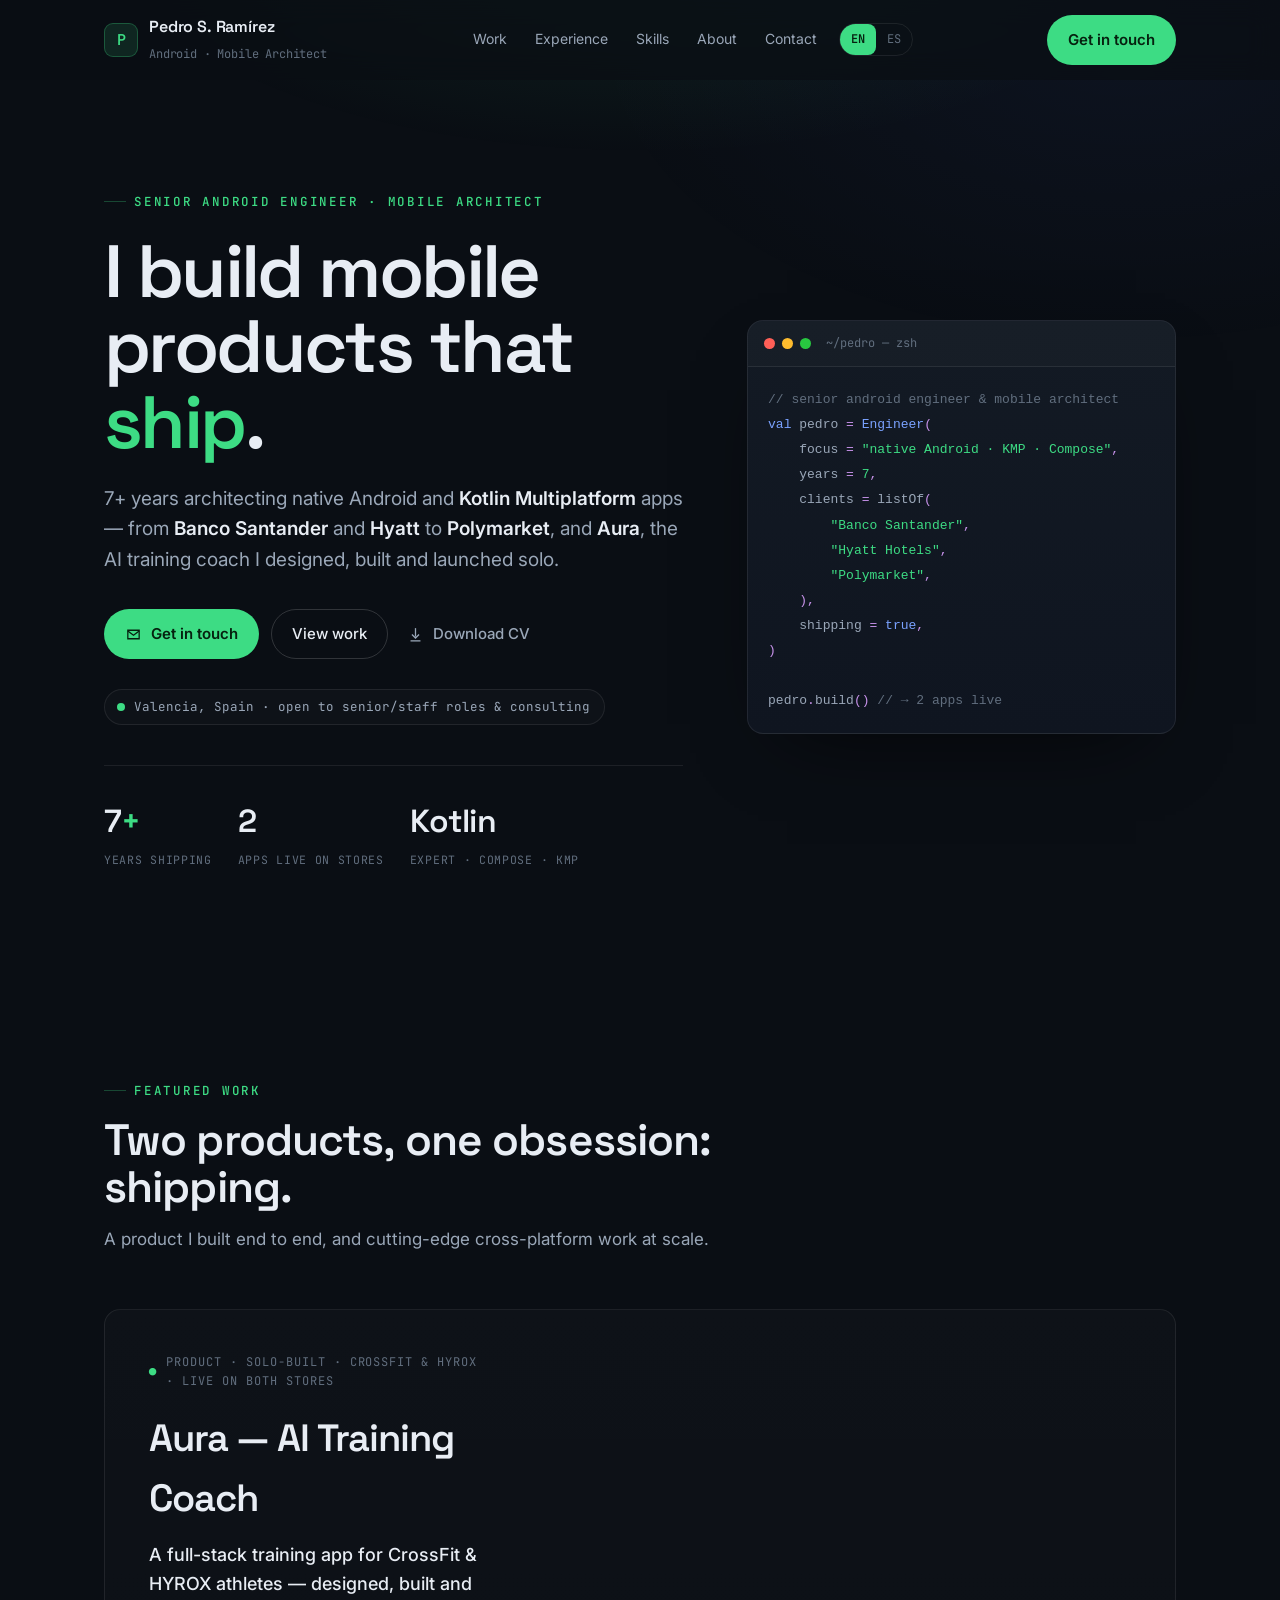
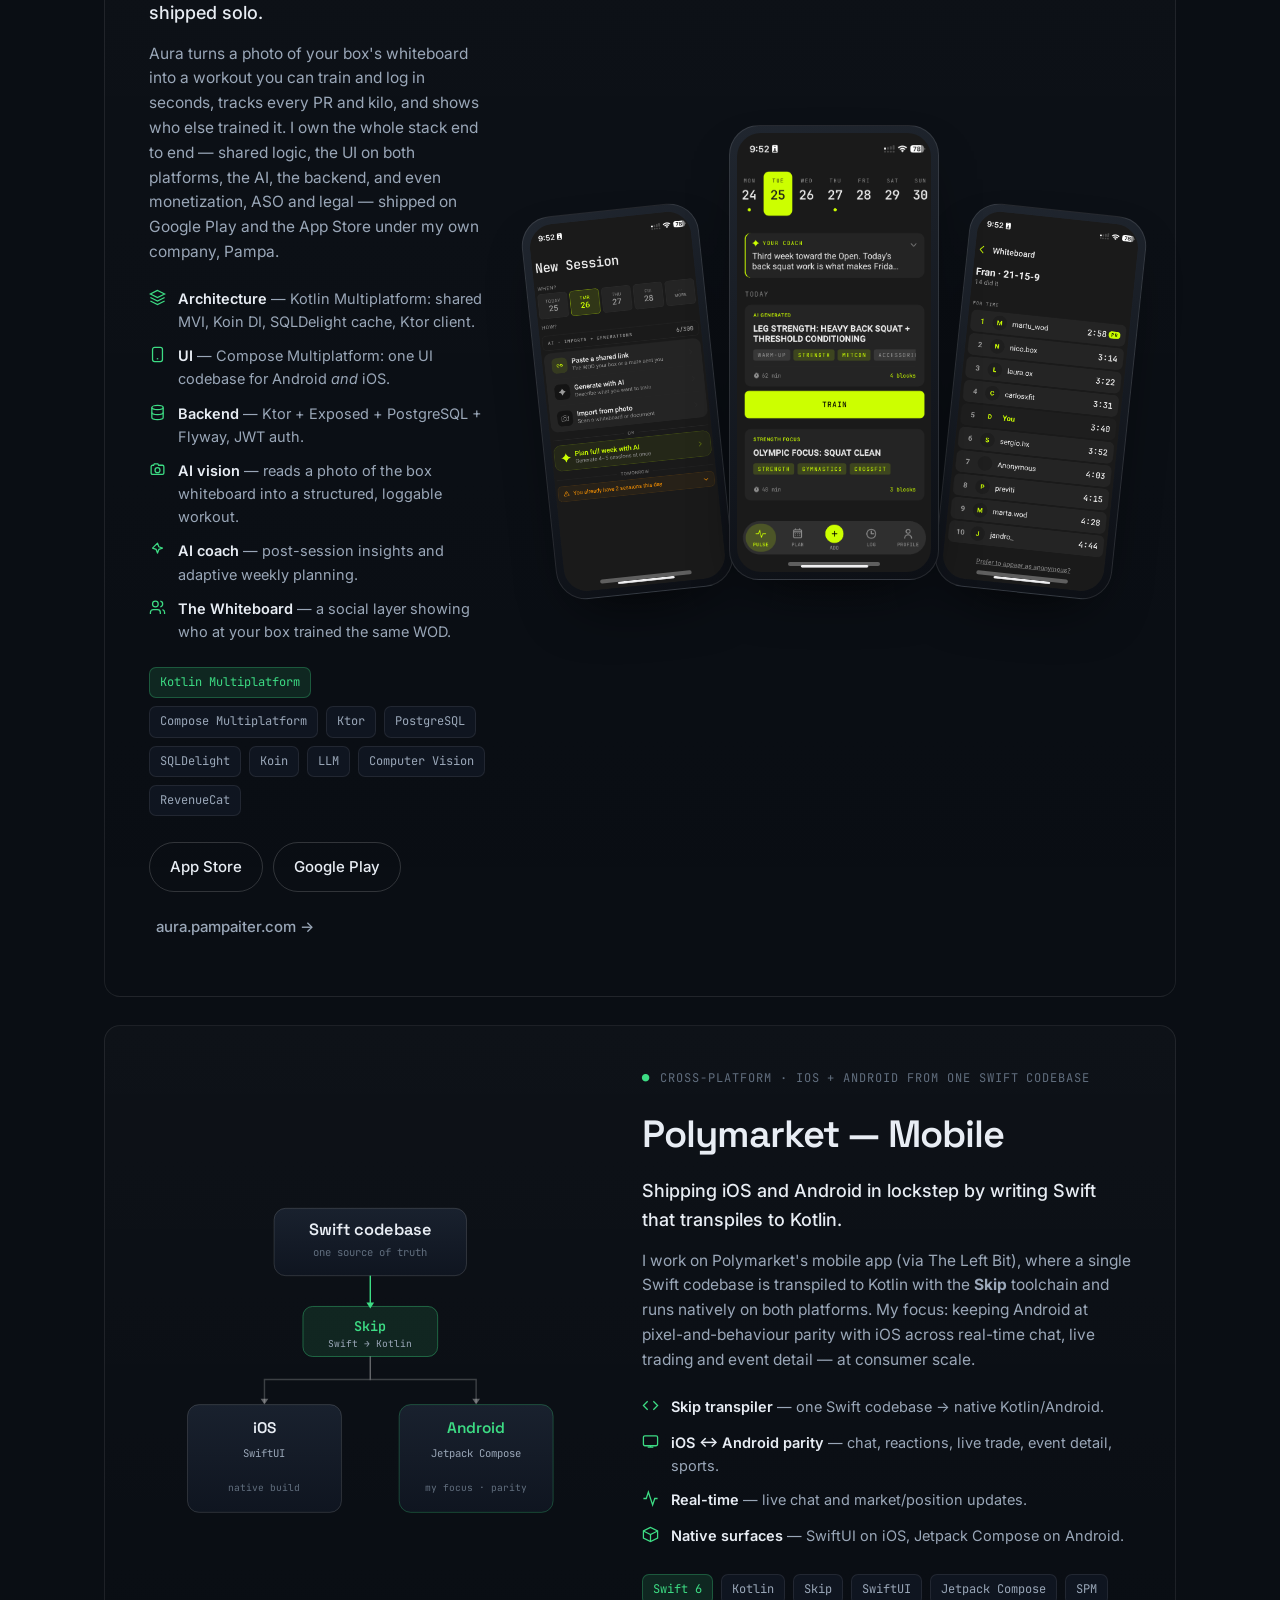
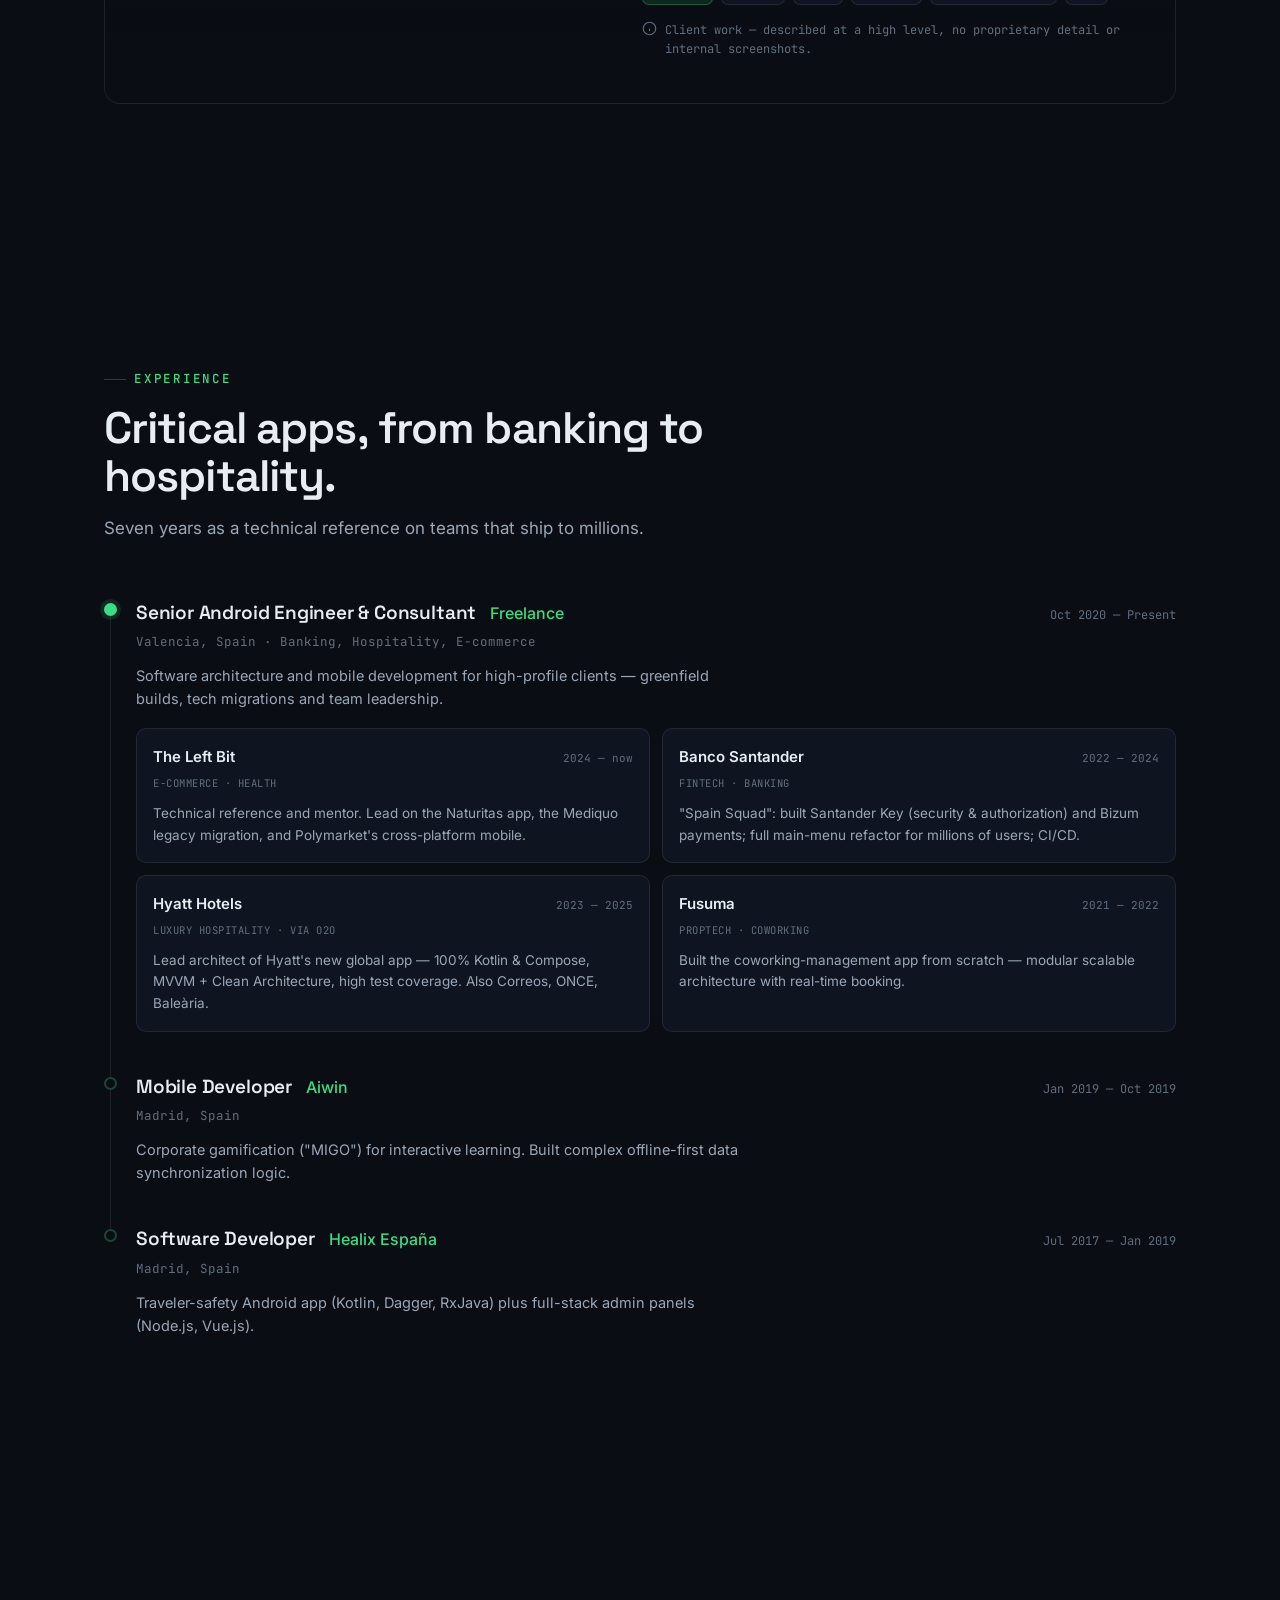
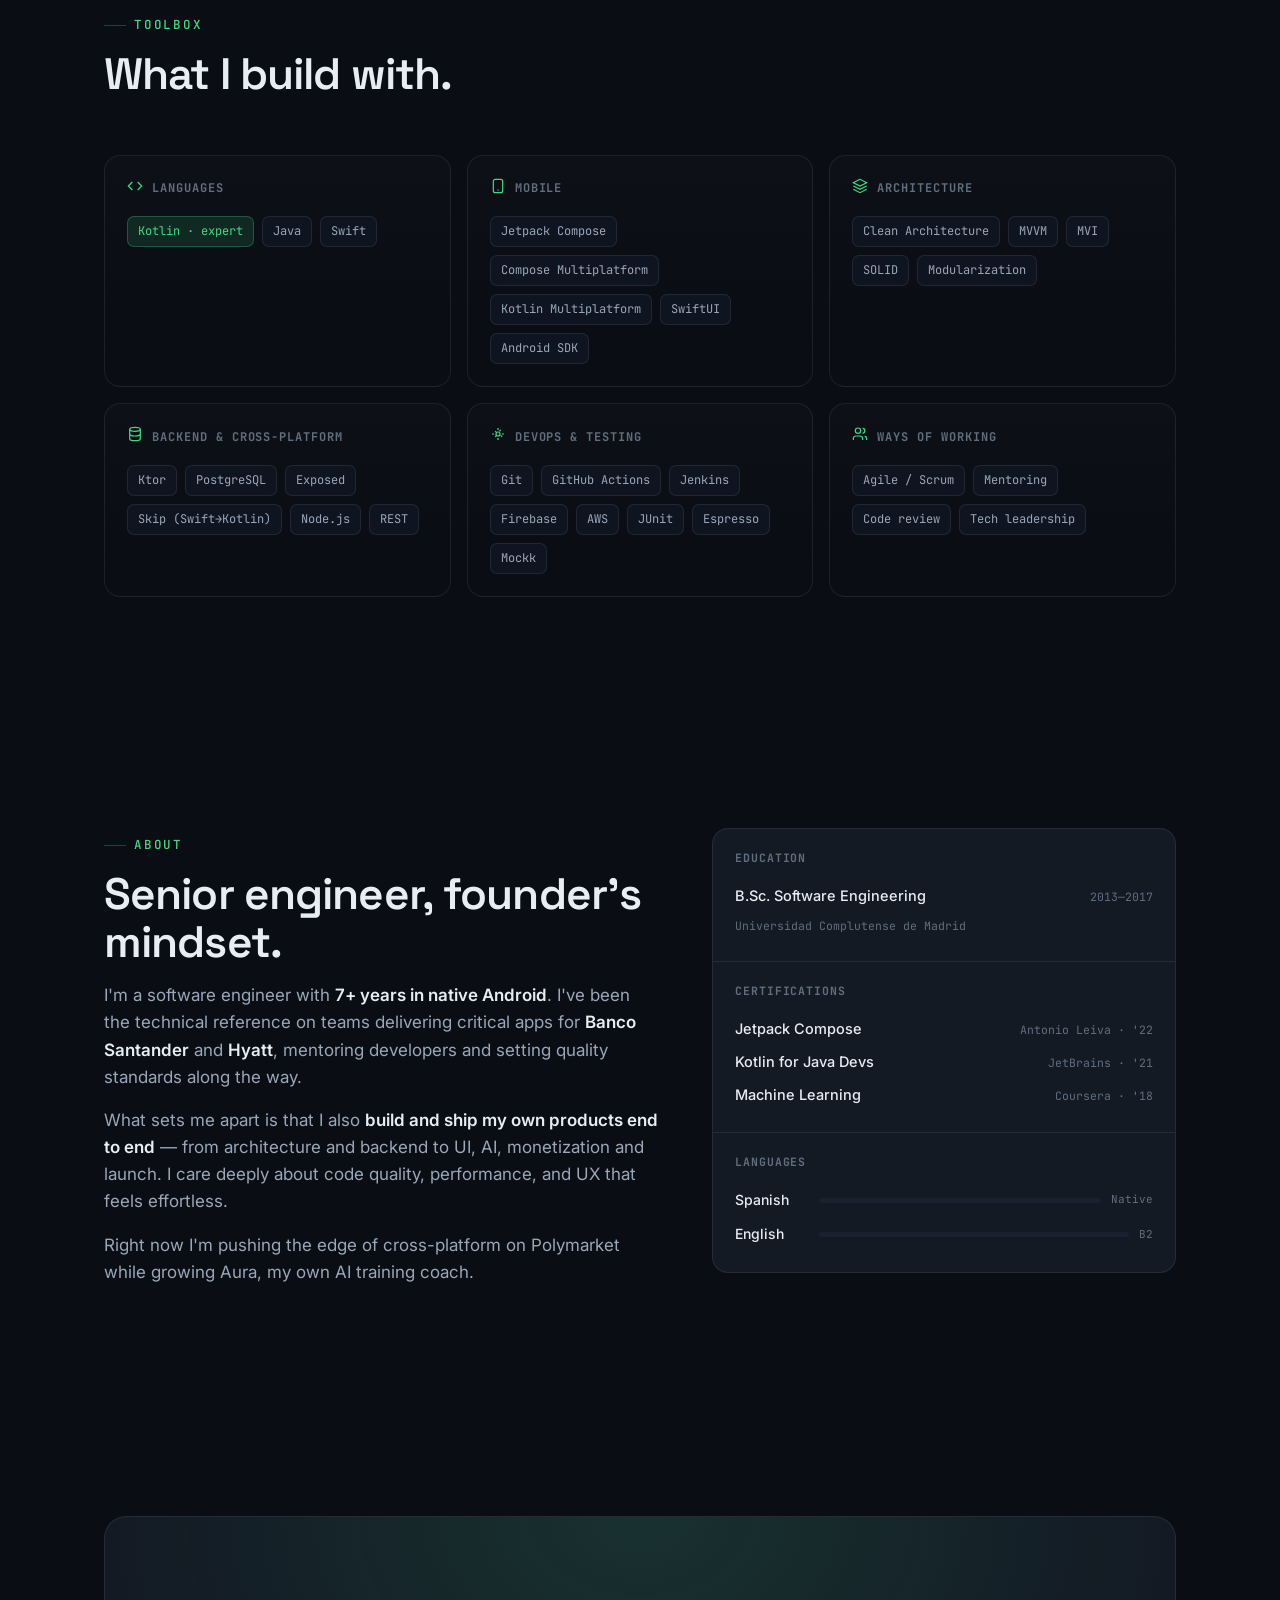
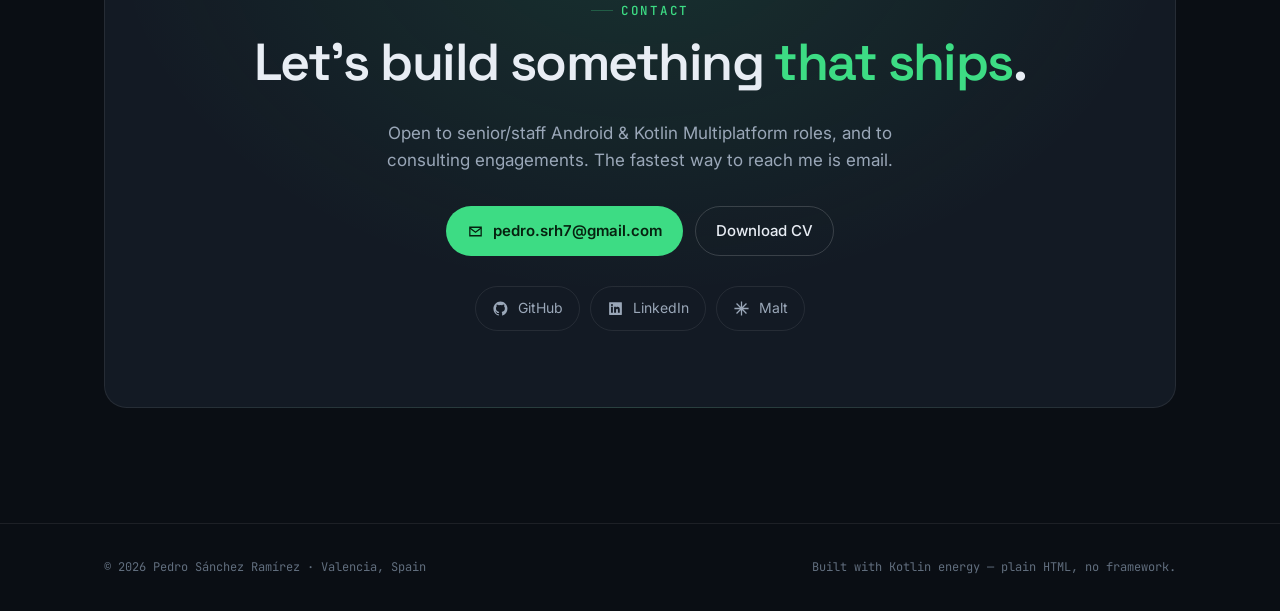
==== commit ecab8595: "Refresh Aura case study to current product: photo→WOD import, The Whiteboard, CrossFit/HYROX Co-Auth" ====
--- a/index.html
+++ b/index.html
@@ -144,20 +144,22 @@
   <article class="project reveal">
     <div class="project-grid">
       <div class="project-copy">
-        <div class="project-label"><span class="badge">●</span> Product · Solo-built · Live on both stores</div>
+        <div class="project-label"><span class="badge">●</span> Product · Solo-built · CrossFit &amp; HYROX · Live on both stores</div>
         <h3>Aura — AI Training Coach</h3>
-        <p class="oneliner">A full-stack fitness app I designed, built and shipped end to end.</p>
+        <p class="oneliner">A full-stack training app for CrossFit &amp; HYROX athletes — designed, built and shipped solo.</p>
         <p class="body">
-          Aura is a training coach powered by AI: it plans your week, guides live sessions and reviews
-          every workout. I own the entire stack — shared business logic, the UI on both platforms, the
-          backend and the AI — published on Google Play and the App Store under my own company, Pampa.
+          Aura turns a photo of your box's whiteboard into a workout you can train and log in seconds,
+          tracks every PR and kilo, and shows who else trained it. I own the whole stack end to end —
+          shared logic, the UI on both platforms, the AI, the backend, and even monetization, ASO and
+          legal — shipped on Google Play and the App Store under my own company, Pampa.
         </p>
         <ul class="highlights">
           <li><span class="ic"><svg viewBox="0 0 24 24" fill="none" stroke="currentColor" stroke-width="1.8"><path d="M12 2 2 7l10 5 10-5-10-5Z"/><path d="m2 17 10 5 10-5"/><path d="m2 12 10 5 10-5"/></svg></span><span><b>Architecture</b> — Kotlin Multiplatform: shared MVI, Koin DI, SQLDelight cache, Ktor client.</span></li>
           <li><span class="ic"><svg viewBox="0 0 24 24" fill="none" stroke="currentColor" stroke-width="1.8"><rect x="5" y="2" width="14" height="20" rx="3"/><path d="M11 18h2"/></svg></span><span><b>UI</b> — Compose Multiplatform: one UI codebase for Android <em>and</em> iOS.</span></li>
           <li><span class="ic"><svg viewBox="0 0 24 24" fill="none" stroke="currentColor" stroke-width="1.8"><ellipse cx="12" cy="5" rx="8" ry="3"/><path d="M4 5v14c0 1.7 3.6 3 8 3s8-1.3 8-3V5"/><path d="M4 12c0 1.7 3.6 3 8 3s8-1.3 8-3"/></svg></span><span><b>Backend</b> — Ktor + Exposed + PostgreSQL + Flyway, JWT auth.</span></li>
-          <li><span class="ic"><svg viewBox="0 0 24 24" fill="none" stroke="currentColor" stroke-width="1.8"><path d="M12 3v3m0 12v3M3 12h3m12 0h3M5.6 5.6l2.1 2.1m8.6 8.6 2.1 2.1m0-12.8-2.1 2.1M7.7 16.3l-2.1 2.1"/><circle cx="12" cy="12" r="3.5"/></svg></span><span><b>AI</b> — LLM-driven session planning and post-session insights.</span></li>
-          <li><span class="ic"><svg viewBox="0 0 24 24" fill="none" stroke="currentColor" stroke-width="1.8"><path d="M3 3v18h18"/><path d="m7 14 3-4 4 3 5-7"/></svg></span><span><b>Business</b> — RevenueCat subscriptions, ASO, legal and a marketing site.</span></li>
+          <li><span class="ic"><svg viewBox="0 0 24 24" fill="none" stroke="currentColor" stroke-width="1.8"><path d="M3 8a2 2 0 0 1 2-2h1.5l1-2h5l1 2H19a2 2 0 0 1 2 2v9a2 2 0 0 1-2 2H5a2 2 0 0 1-2-2z"/><circle cx="12" cy="13" r="3.5"/></svg></span><span><b>AI vision</b> — reads a photo of the box whiteboard into a structured, loggable workout.</span></li>
+          <li><span class="ic"><svg viewBox="0 0 24 24" fill="none" stroke="currentColor" stroke-width="1.8" stroke-linejoin="round"><path d="M12 3l1.9 5.1L19 10l-5.1 1.9L12 17l-1.9-5.1L5 10z"/></svg></span><span><b>AI coach</b> — post-session insights and adaptive weekly planning.</span></li>
+          <li><span class="ic"><svg viewBox="0 0 24 24" fill="none" stroke="currentColor" stroke-width="1.8"><path d="M16 21v-2a4 4 0 0 0-4-4H6a4 4 0 0 0-4 4v2"/><circle cx="9" cy="7" r="4"/><path d="M22 21v-2a4 4 0 0 0-3-3.87M16 3.13A4 4 0 0 1 16 11"/></svg></span><span><b>The Whiteboard</b> — a social layer showing who at your box trained the same WOD.</span></li>
         </ul>
         <div class="tags">
           <span class="tag tag--accent">Kotlin Multiplatform</span>
@@ -166,8 +168,9 @@
           <span class="tag">PostgreSQL</span>
           <span class="tag">SQLDelight</span>
           <span class="tag">Koin</span>
+          <span class="tag">LLM</span>
+          <span class="tag">Computer Vision</span>
           <span class="tag">RevenueCat</span>
-          <span class="tag">LLM</span>
         </div>
         <div class="project-links">
           <a class="btn btn-ghost" href="https://apps.apple.com/us/app/aura-ai-training-coach/id6773849897" target="_blank" rel="noopener">App Store</a>
@@ -177,9 +180,9 @@
       </div>
       <div class="project-visual">
         <div class="phones">
-          <div class="phone"><img src="assets/captures/aura-planning.png" alt="Aura weekly planning screen" loading="lazy" width="1125" height="2436" /></div>
+          <div class="phone"><img src="assets/captures/aura-newsession.png" alt="Aura new-session screen: import a WOD from a photo, a link or AI" loading="lazy" width="1125" height="2436" /></div>
           <div class="phone"><img src="assets/captures/aura-pulse.png" alt="Aura daily home screen" loading="lazy" width="1125" height="2436" /></div>
-          <div class="phone"><img src="assets/captures/aura-insights.png" alt="Aura AI session review screen" loading="lazy" width="1125" height="2436" /></div>
+          <div class="phone"><img src="assets/captures/aura-pizarra.png" alt="Aura Whiteboard: who at your box did today's WOD and their marks" loading="lazy" width="1125" height="2436" /></div>
         </div>
       </div>
     </div>
--- a/assets/styles.css
+++ b/assets/styles.css
@@ -324,7 +324,8 @@
   position: relative;
   transition: transform .5s var(--ease);
 }
-.phone::after { content:""; position:absolute; top:16px; left:50%; transform:translateX(-50%); width:78px; height:5px; border-radius:3px; background:rgba(255,255,255,0.14); z-index:2; }
+/* Home indicator (gesture bar) — sits at the BOTTOM on iOS and Android */
+.phone::after { content:""; position:absolute; bottom:13px; left:50%; transform:translateX(-50%); width:92px; height:4px; border-radius:2px; background:rgba(255,255,255,0.30); z-index:2; }
 .phone img { width: 100%; height: 100%; object-fit: cover; border-radius: 24px; }
 .phones .phone:nth-child(1) { --w: 178px; transform: rotate(-6deg) translateY(14px); z-index:1; }
 .phones .phone:nth-child(2) { z-index: 3; }
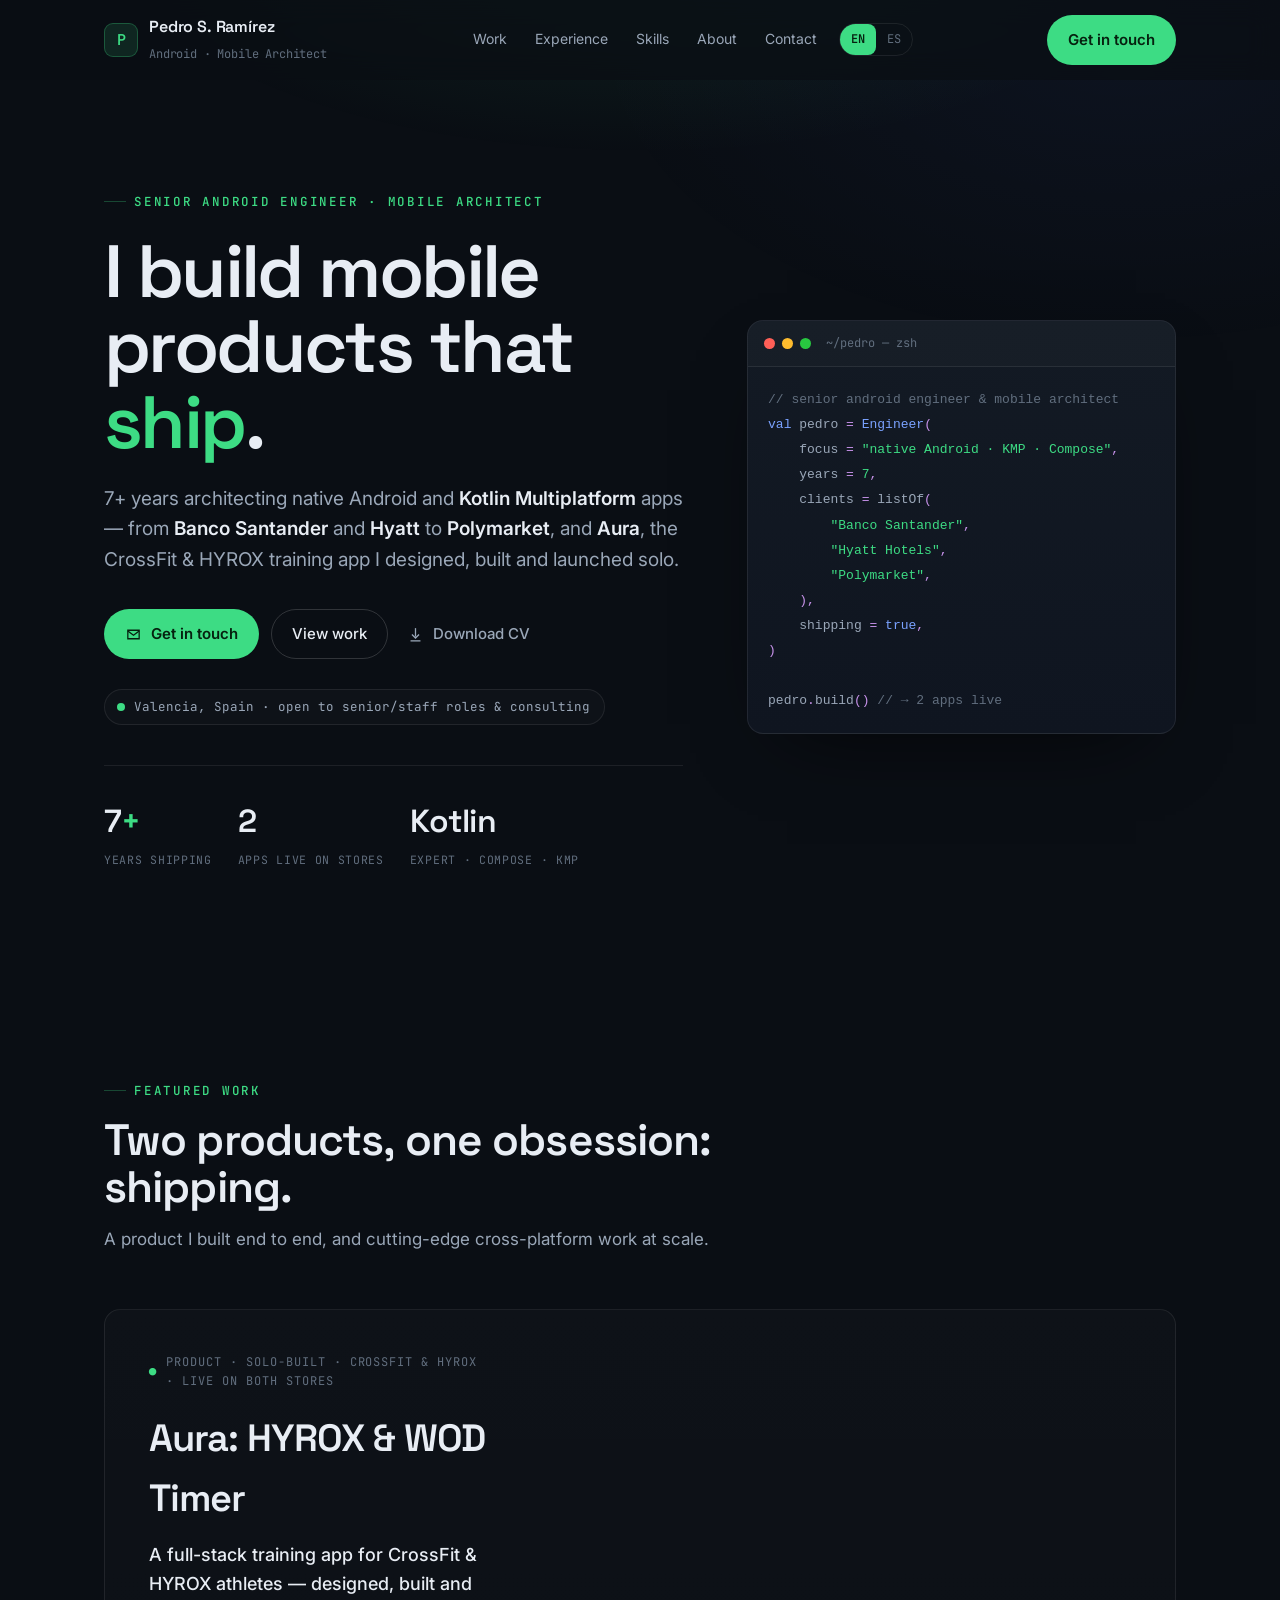
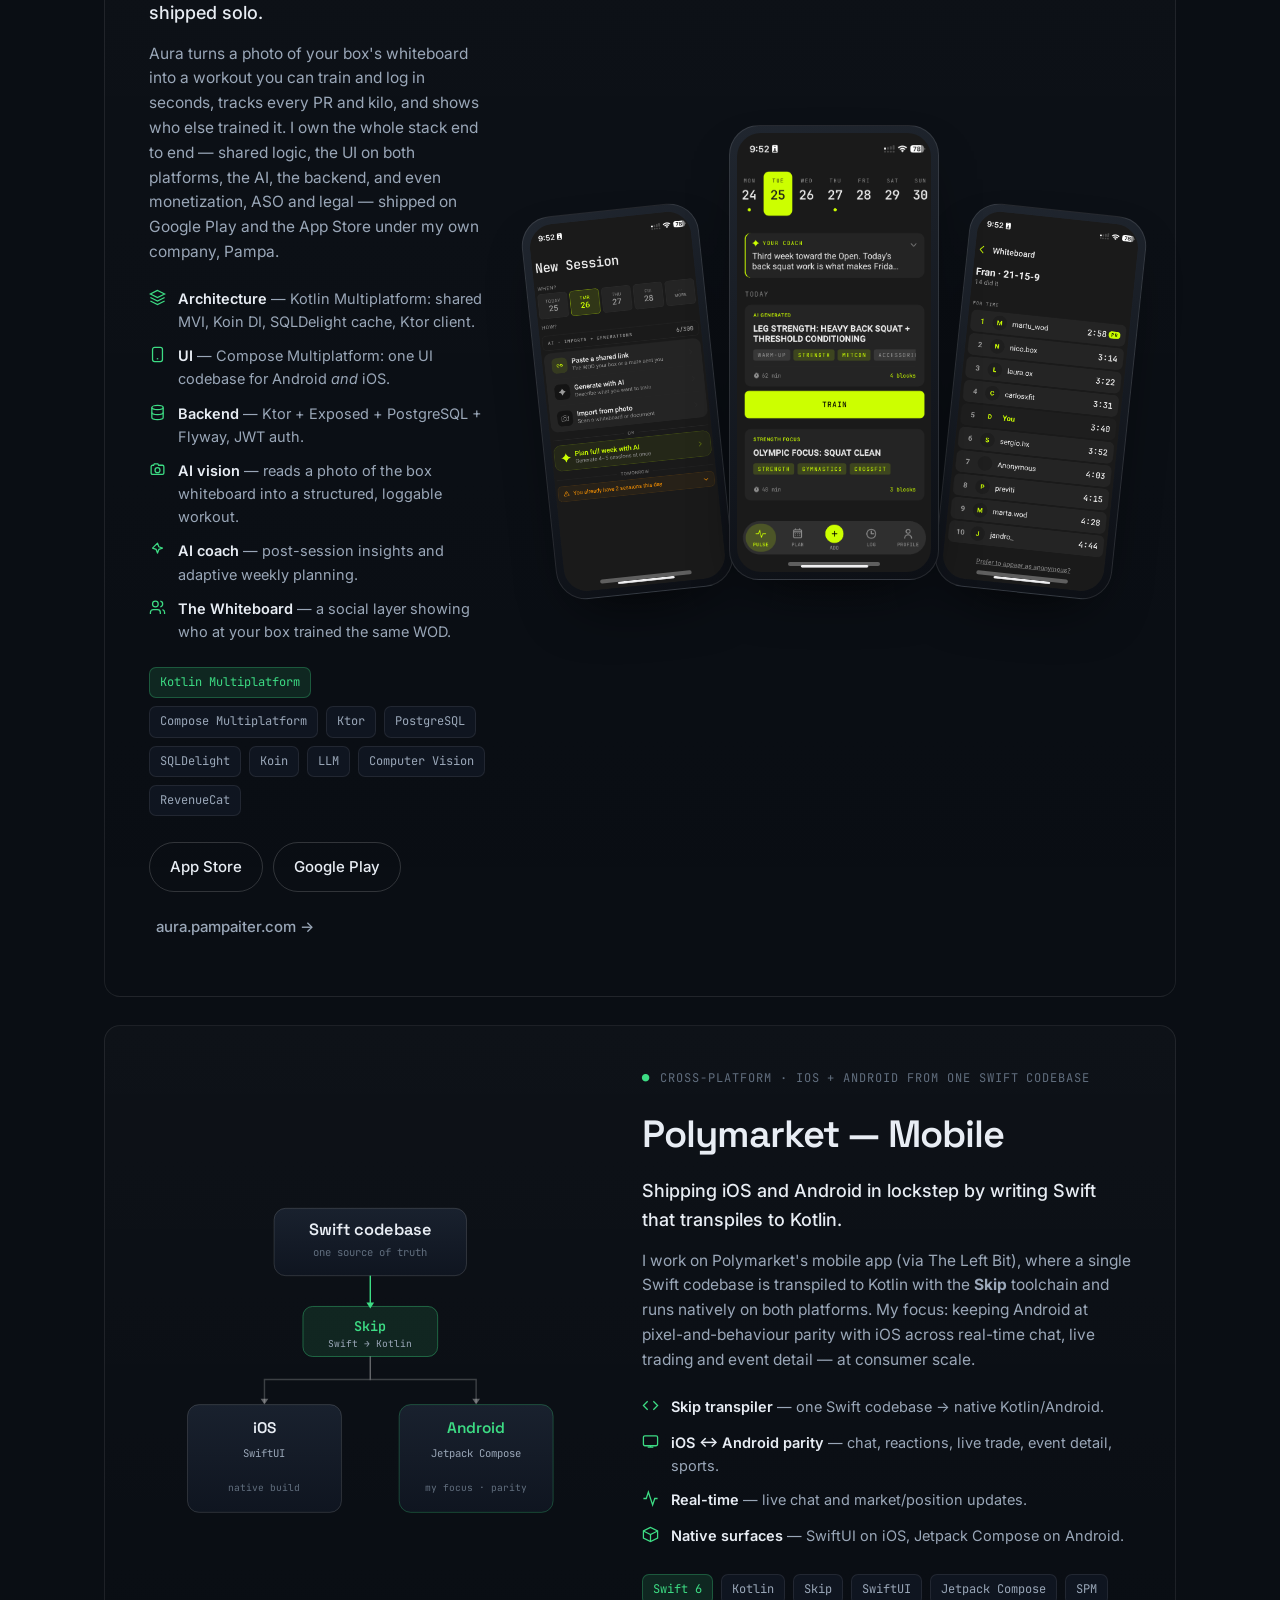
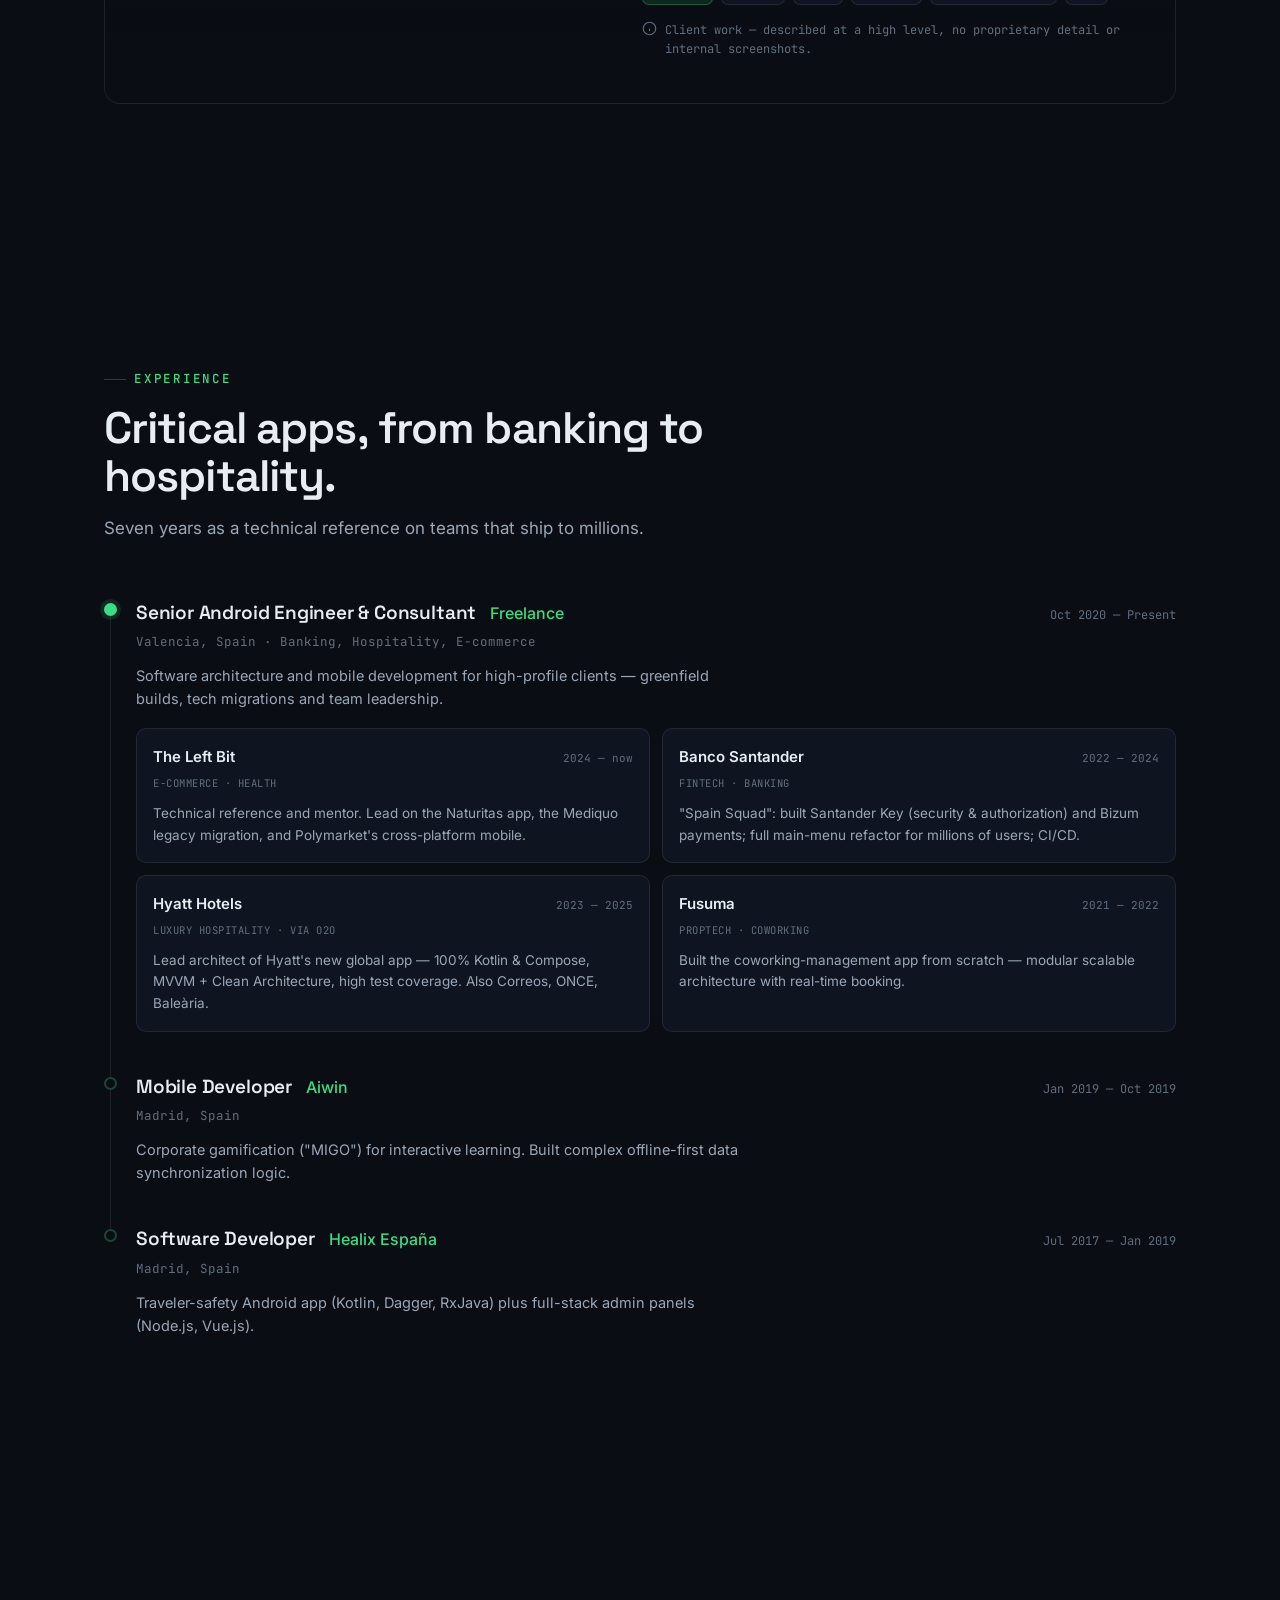
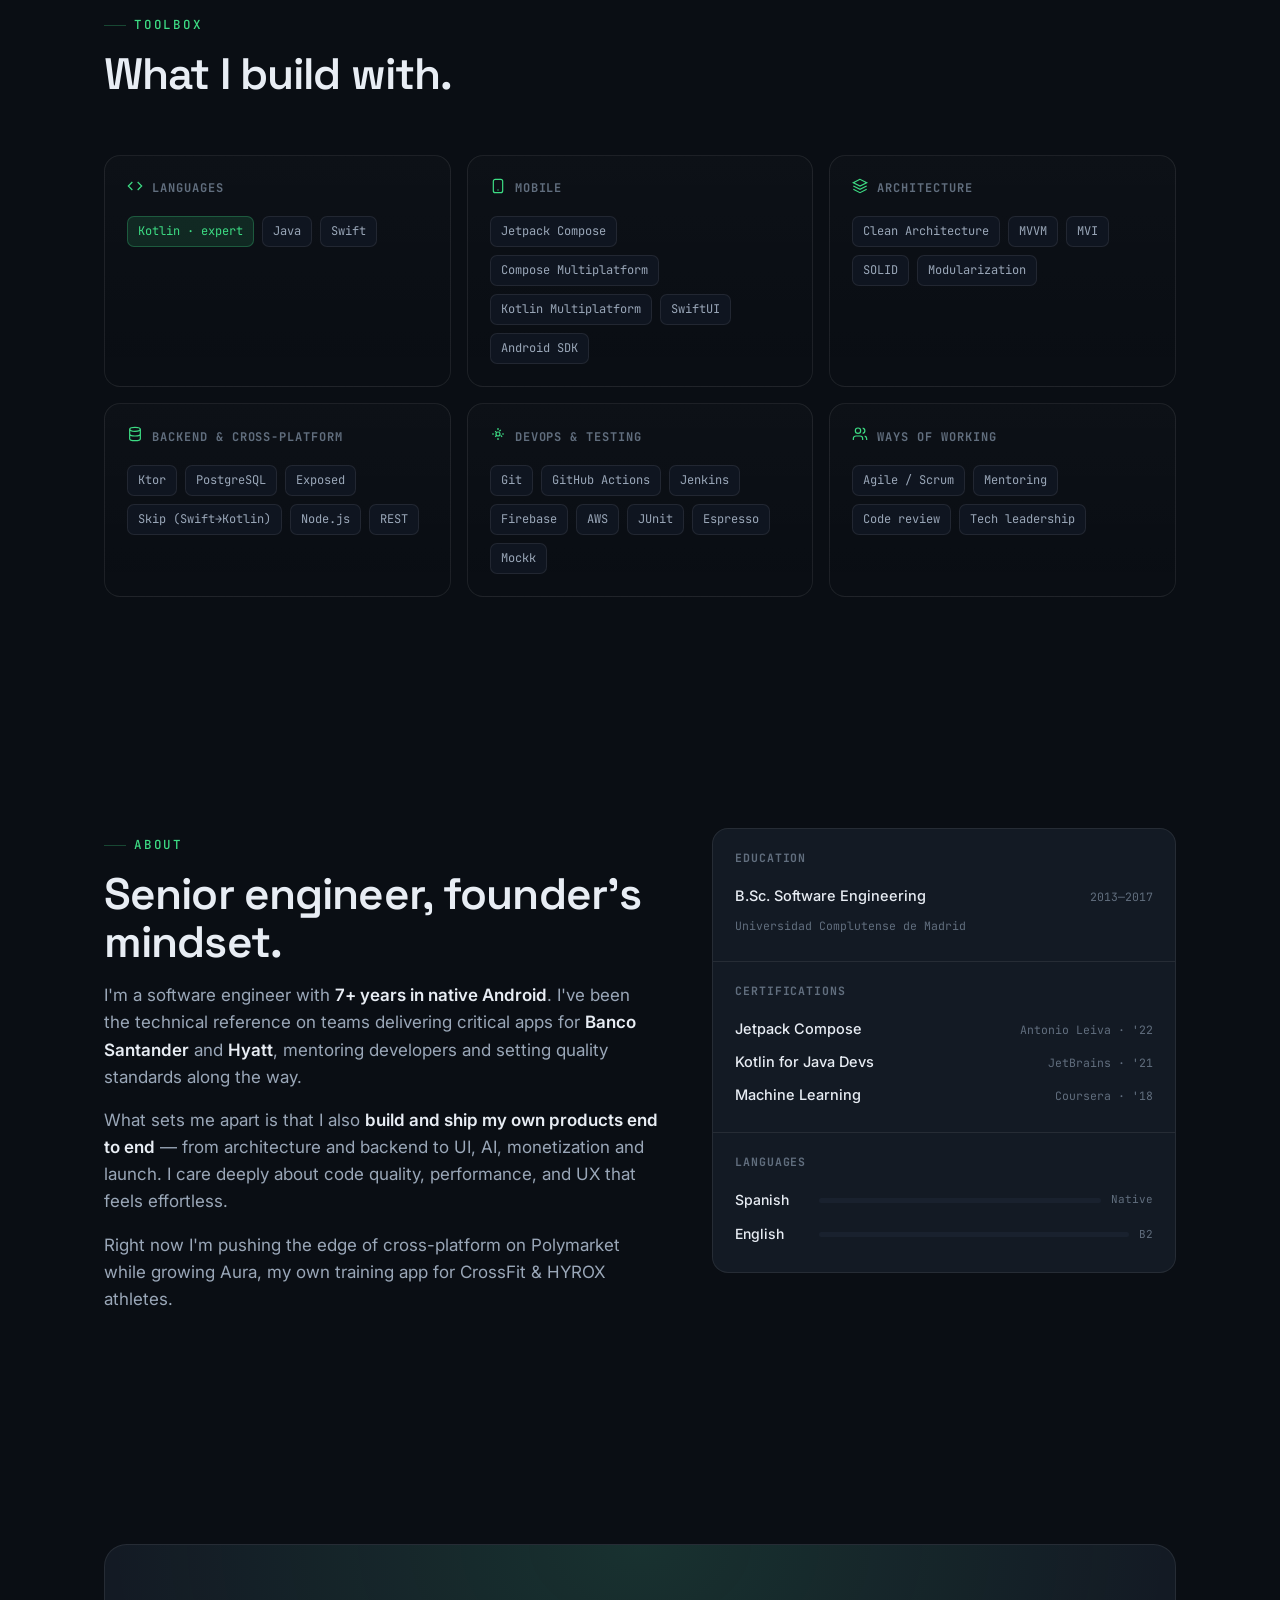
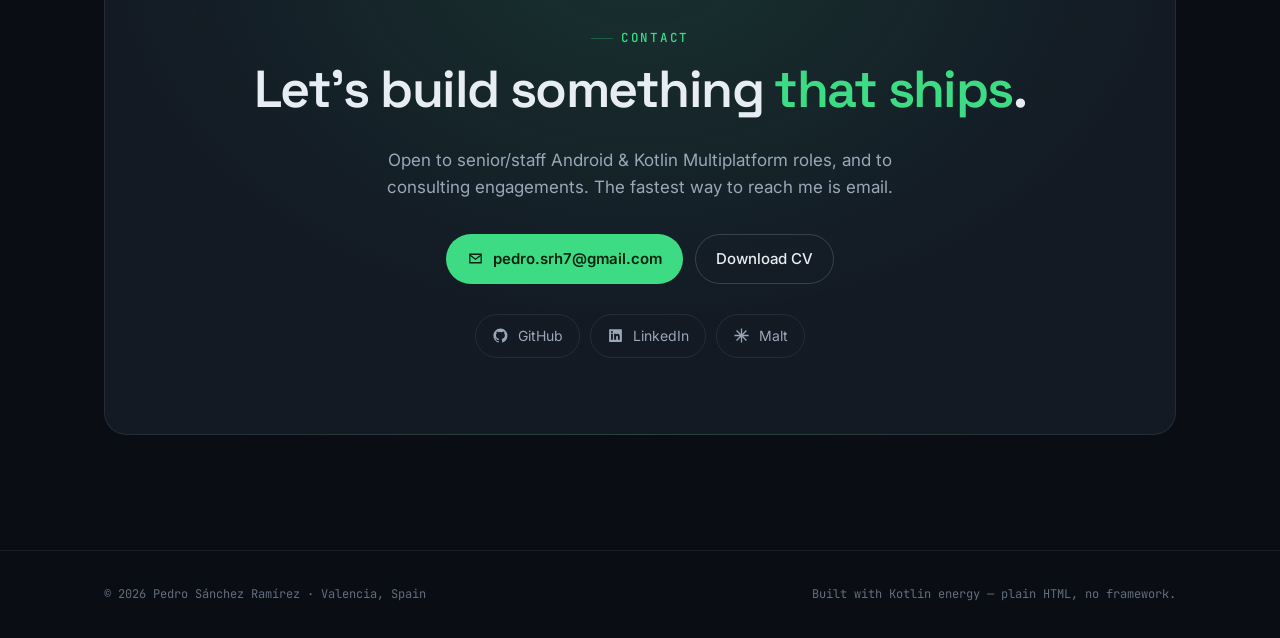
==== commit 9c4c1ecd: "Rename Aura to its current store name + functional-athlete identity App renamed to 'Aura: HYROX & WO" ====
--- a/index.html
+++ b/index.html
@@ -4,7 +4,7 @@
 <meta charset="UTF-8" />
 <meta name="viewport" content="width=device-width, initial-scale=1" />
 <title>Pedro Sánchez Ramírez — Senior Android Engineer & Mobile Architect</title>
-<meta name="description" content="Senior Android engineer and mobile architect with 7+ years shipping critical apps for Banco Santander, Hyatt and Polymarket — and Aura, an AI training coach built and launched solo with Kotlin Multiplatform." />
+<meta name="description" content="Senior Android engineer and mobile architect with 7+ years shipping critical apps for Banco Santander, Hyatt and Polymarket — and Aura, a HYROX &amp; WOD training app for functional athletes, built and launched solo with Kotlin Multiplatform." />
 <meta name="author" content="Pedro Sánchez Ramírez" />
 <meta name="theme-color" content="#0A0E14" />
 <link rel="canonical" href="https://pedro.pampaiter.com/" />
@@ -15,7 +15,7 @@
 <!-- Open Graph -->
 <meta property="og:type" content="website" />
 <meta property="og:title" content="Pedro Sánchez Ramírez — Senior Android Engineer & Mobile Architect" />
-<meta property="og:description" content="7+ years shipping native Android and Kotlin Multiplatform apps — from Santander and Hyatt to Polymarket, and Aura, the AI coach I built solo." />
+<meta property="og:description" content="7+ years shipping native Android and Kotlin Multiplatform apps — from Santander and Hyatt to Polymarket, and Aura, the CrossFit &amp; HYROX training app I built solo." />
 <meta property="og:url" content="https://pedro.pampaiter.com/" />
 <meta property="og:locale" content="en_US" />
 <meta property="og:locale:alternate" content="es_ES" />
@@ -88,7 +88,7 @@
       <p class="hero-lead reveal">
         7+ years architecting native Android and <strong>Kotlin Multiplatform</strong> apps —
         from <strong>Banco Santander</strong> and <strong>Hyatt</strong> to <strong>Polymarket</strong>,
-        and <strong>Aura</strong>, the AI training coach I designed, built and launched solo.
+        and <strong>Aura</strong>, the CrossFit &amp; HYROX training app I designed, built and launched solo.
       </p>
       <div class="hero-actions reveal">
         <a href="#contact" class="btn btn-primary">
@@ -145,7 +145,7 @@
     <div class="project-grid">
       <div class="project-copy">
         <div class="project-label"><span class="badge">●</span> Product · Solo-built · CrossFit &amp; HYROX · Live on both stores</div>
-        <h3>Aura — AI Training Coach</h3>
+        <h3>Aura: HYROX &amp; WOD Timer</h3>
         <p class="oneliner">A full-stack training app for CrossFit &amp; HYROX athletes — designed, built and shipped solo.</p>
         <p class="body">
           Aura turns a photo of your box's whiteboard into a workout you can train and log in seconds,
@@ -369,7 +369,7 @@
       <h2 class="section-title" style="margin-bottom:8px">Senior engineer, founder's mindset.</h2>
       <p>I'm a software engineer with <strong>7+ years in native Android</strong>. I've been the technical reference on teams delivering critical apps for <strong>Banco Santander</strong> and <strong>Hyatt</strong>, mentoring developers and setting quality standards along the way.</p>
       <p>What sets me apart is that I also <strong>build and ship my own products end to end</strong> — from architecture and backend to UI, AI, monetization and launch. I care deeply about code quality, performance, and UX that feels effortless.</p>
-      <p>Right now I'm pushing the edge of cross-platform on Polymarket while growing Aura, my own AI training coach.</p>
+      <p>Right now I'm pushing the edge of cross-platform on Polymarket while growing Aura, my own training app for CrossFit &amp; HYROX athletes.</p>
     </div>
     <div class="info-card reveal">
       <div class="info-block">
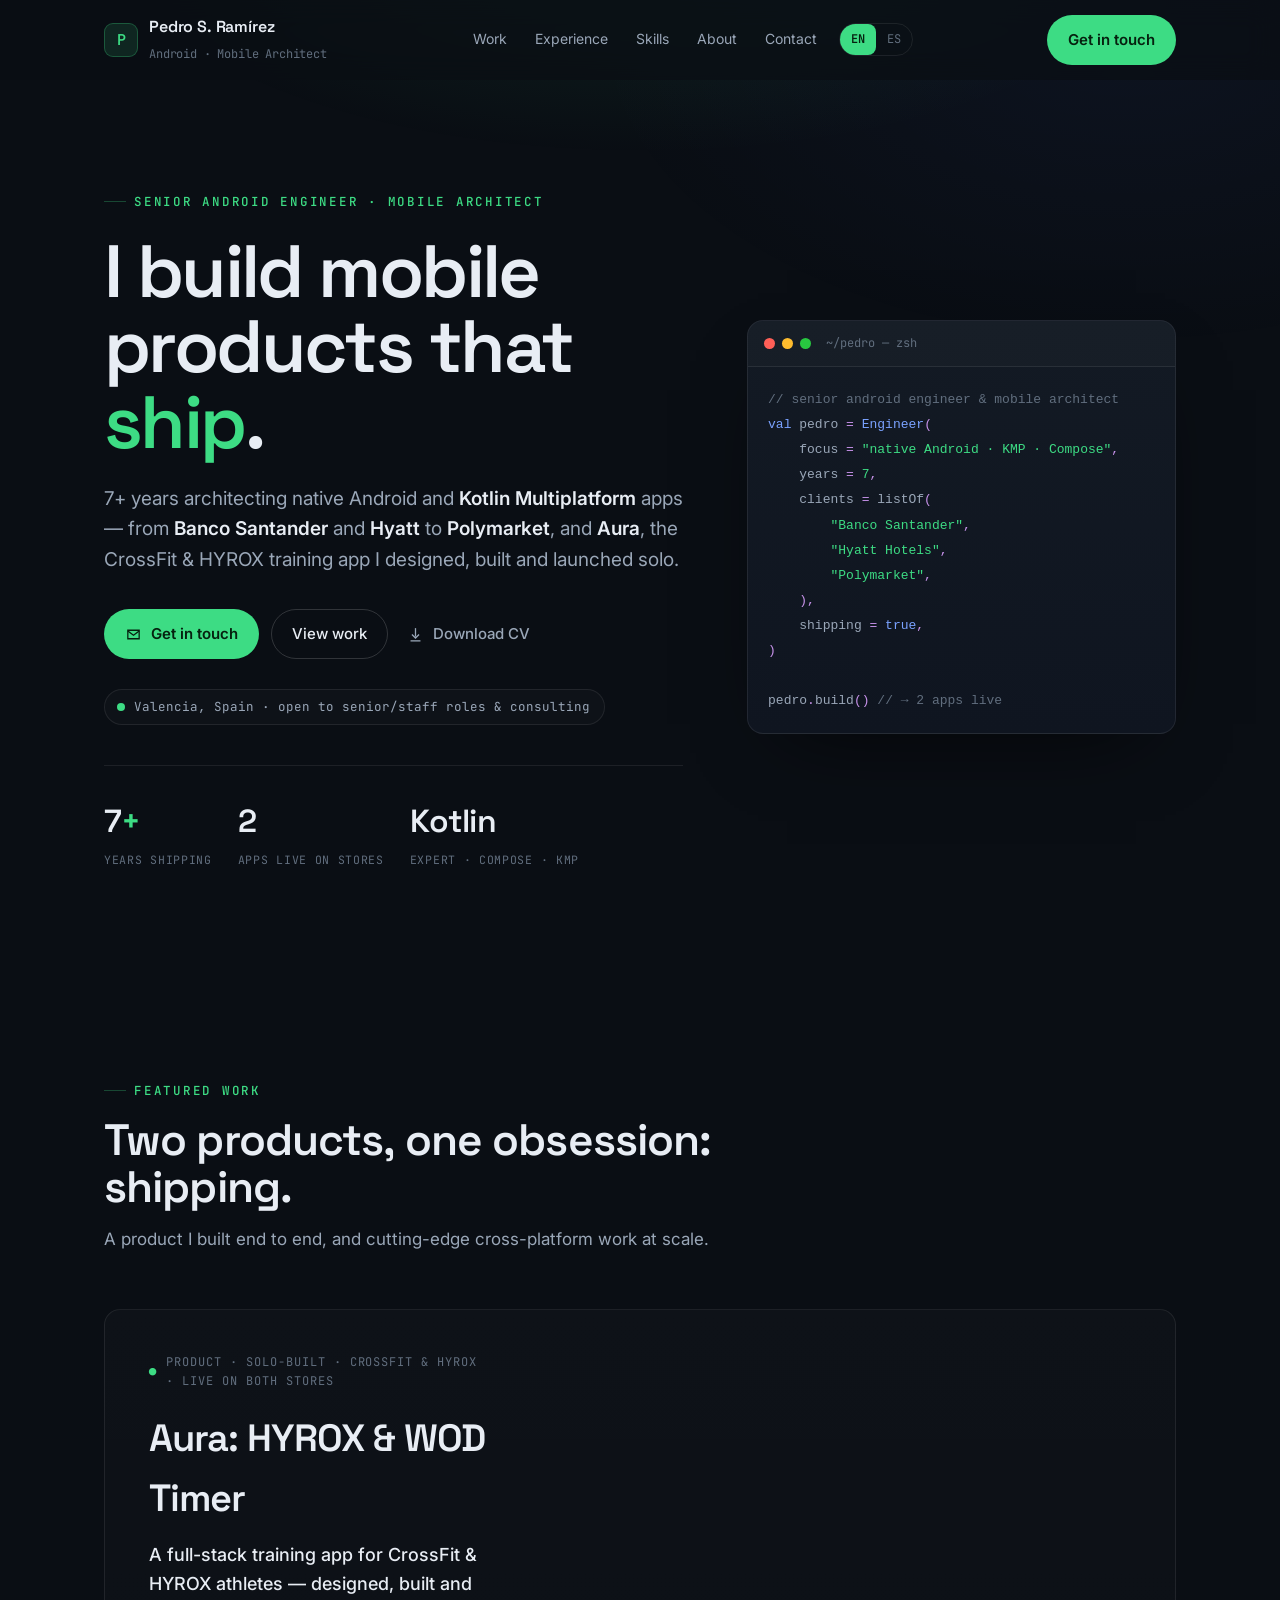
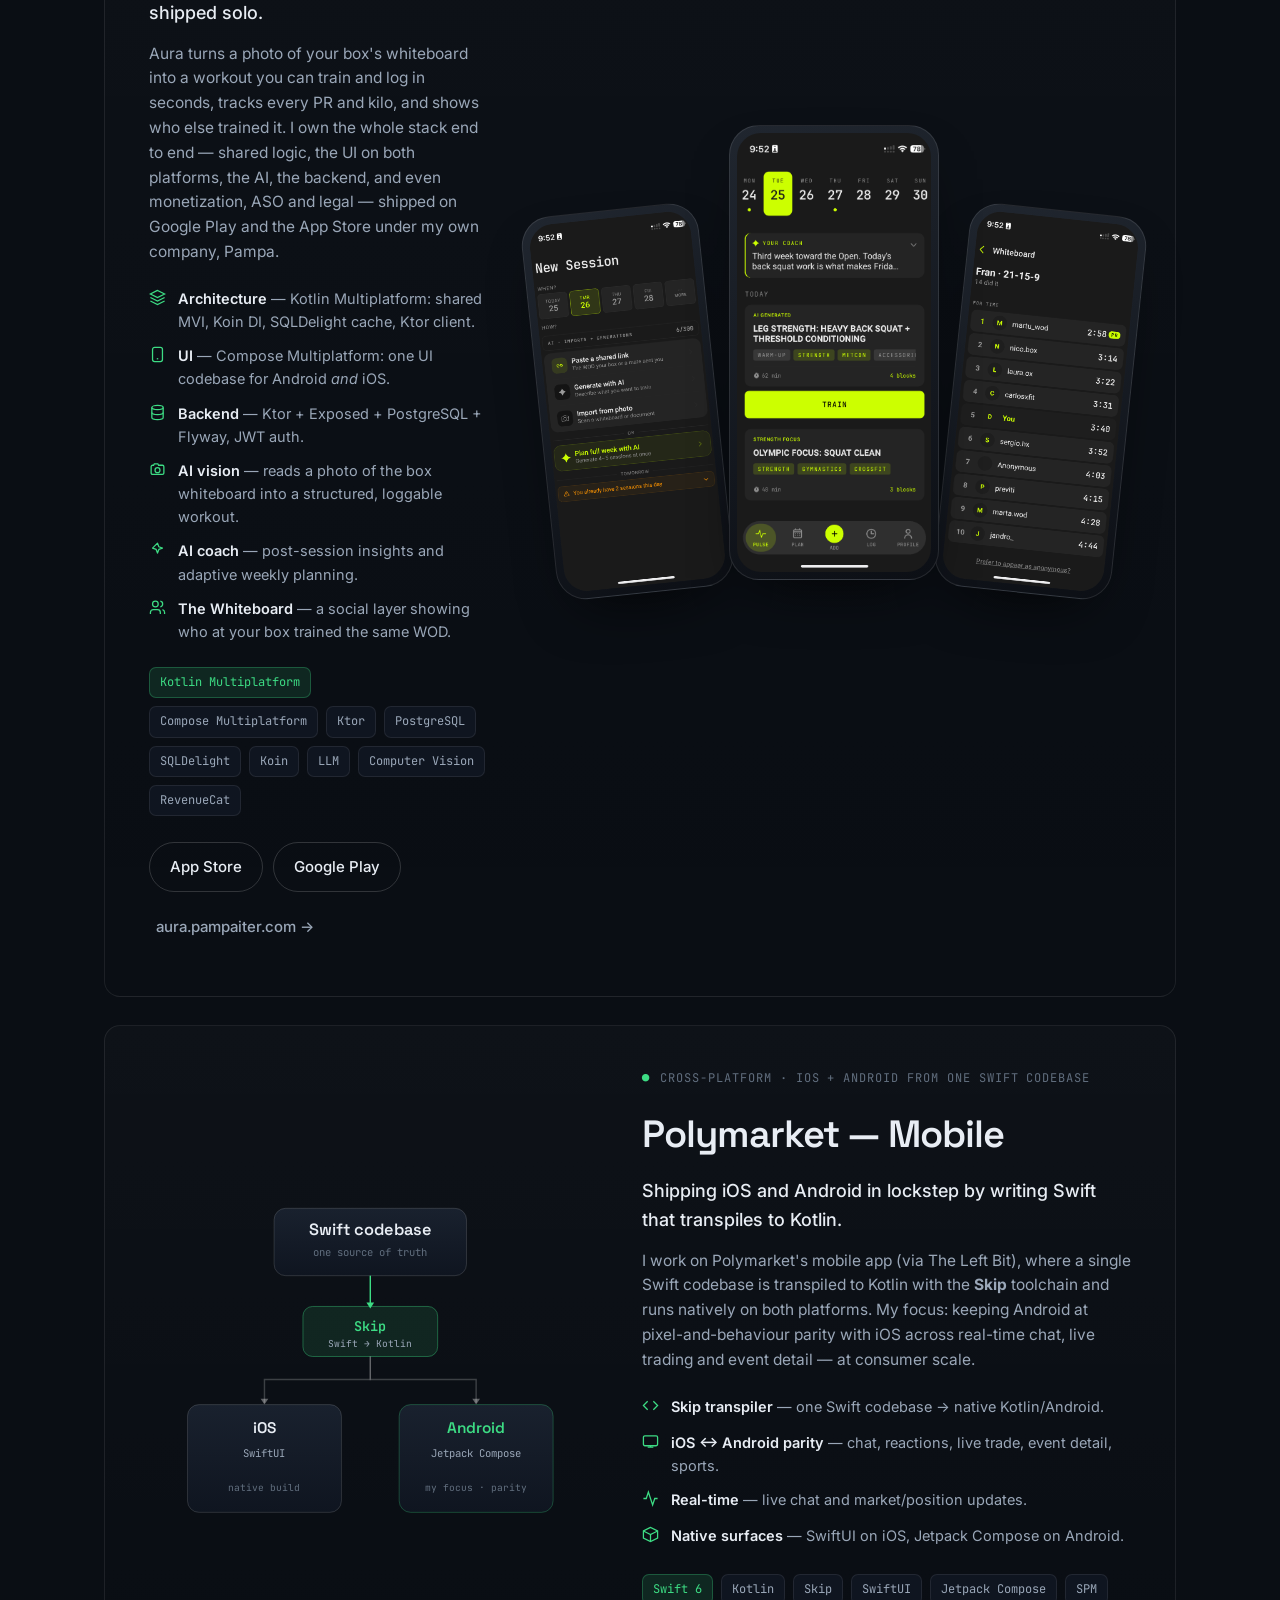
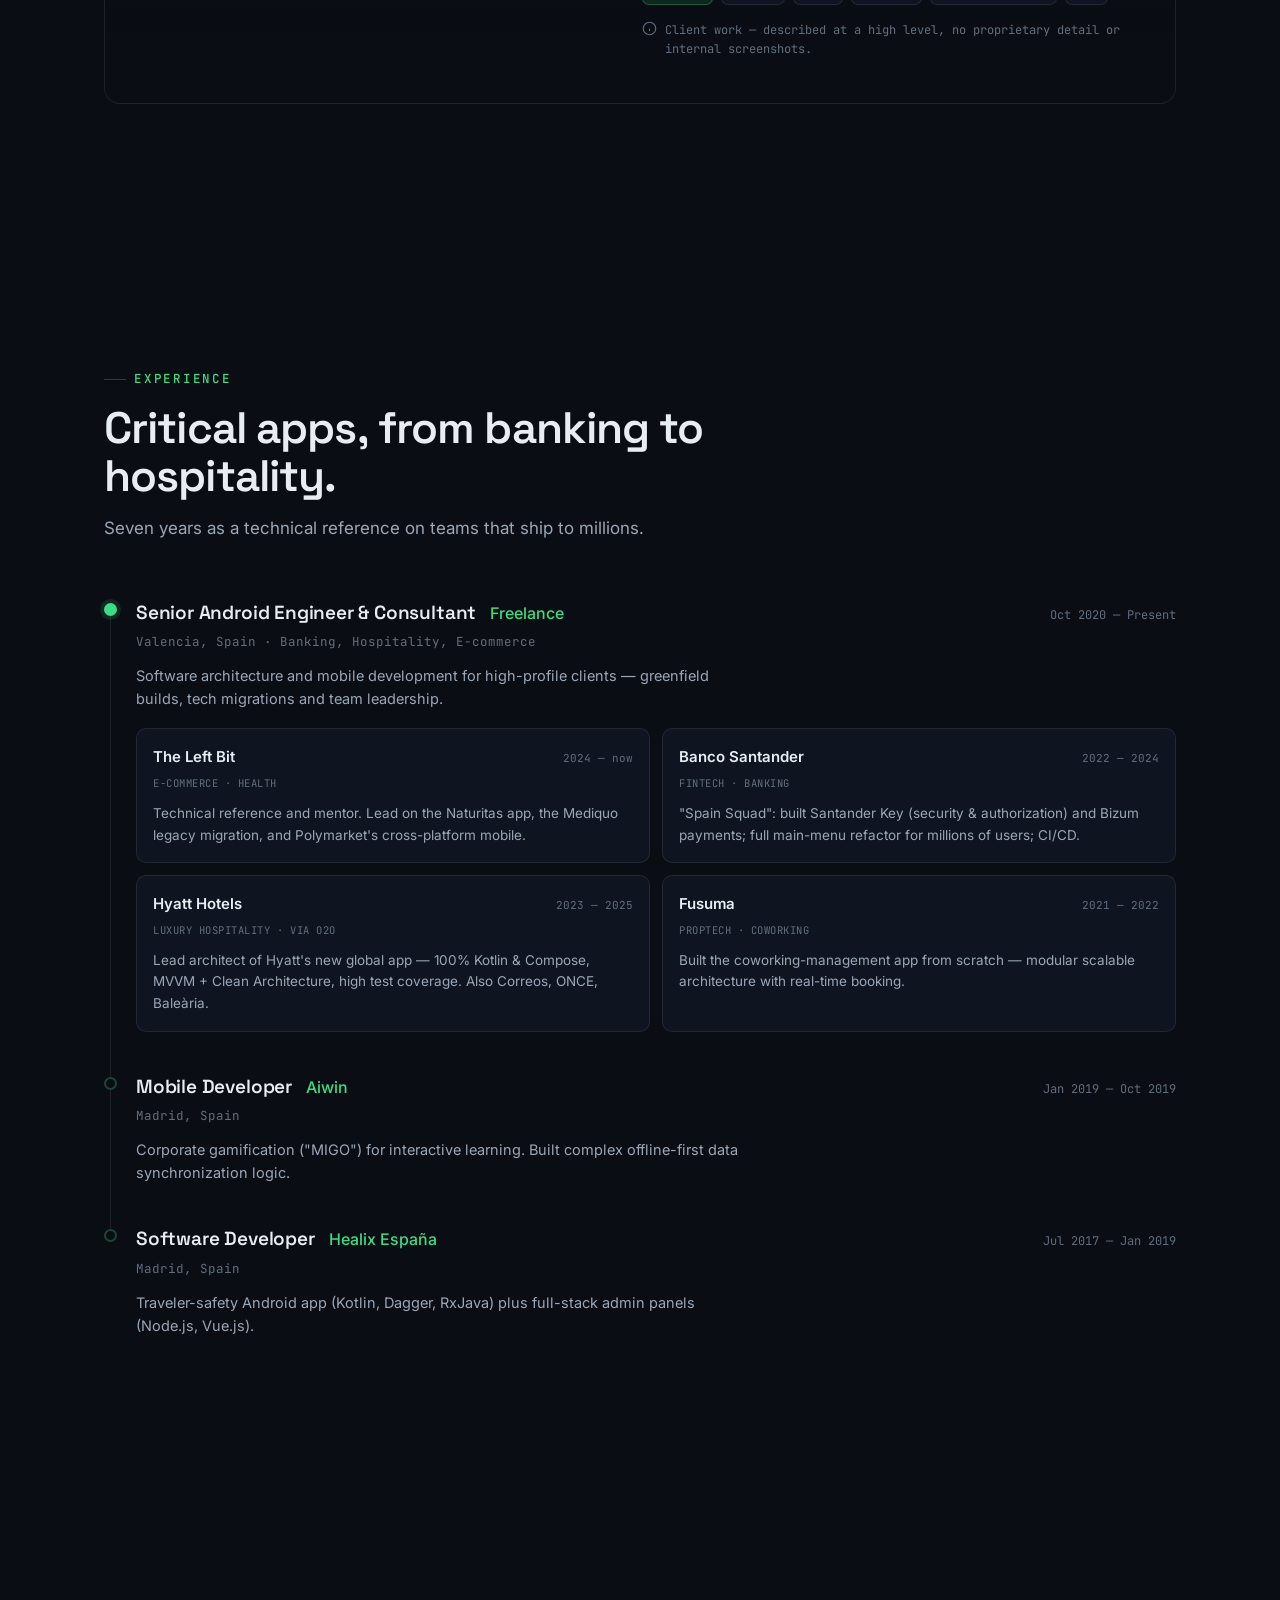
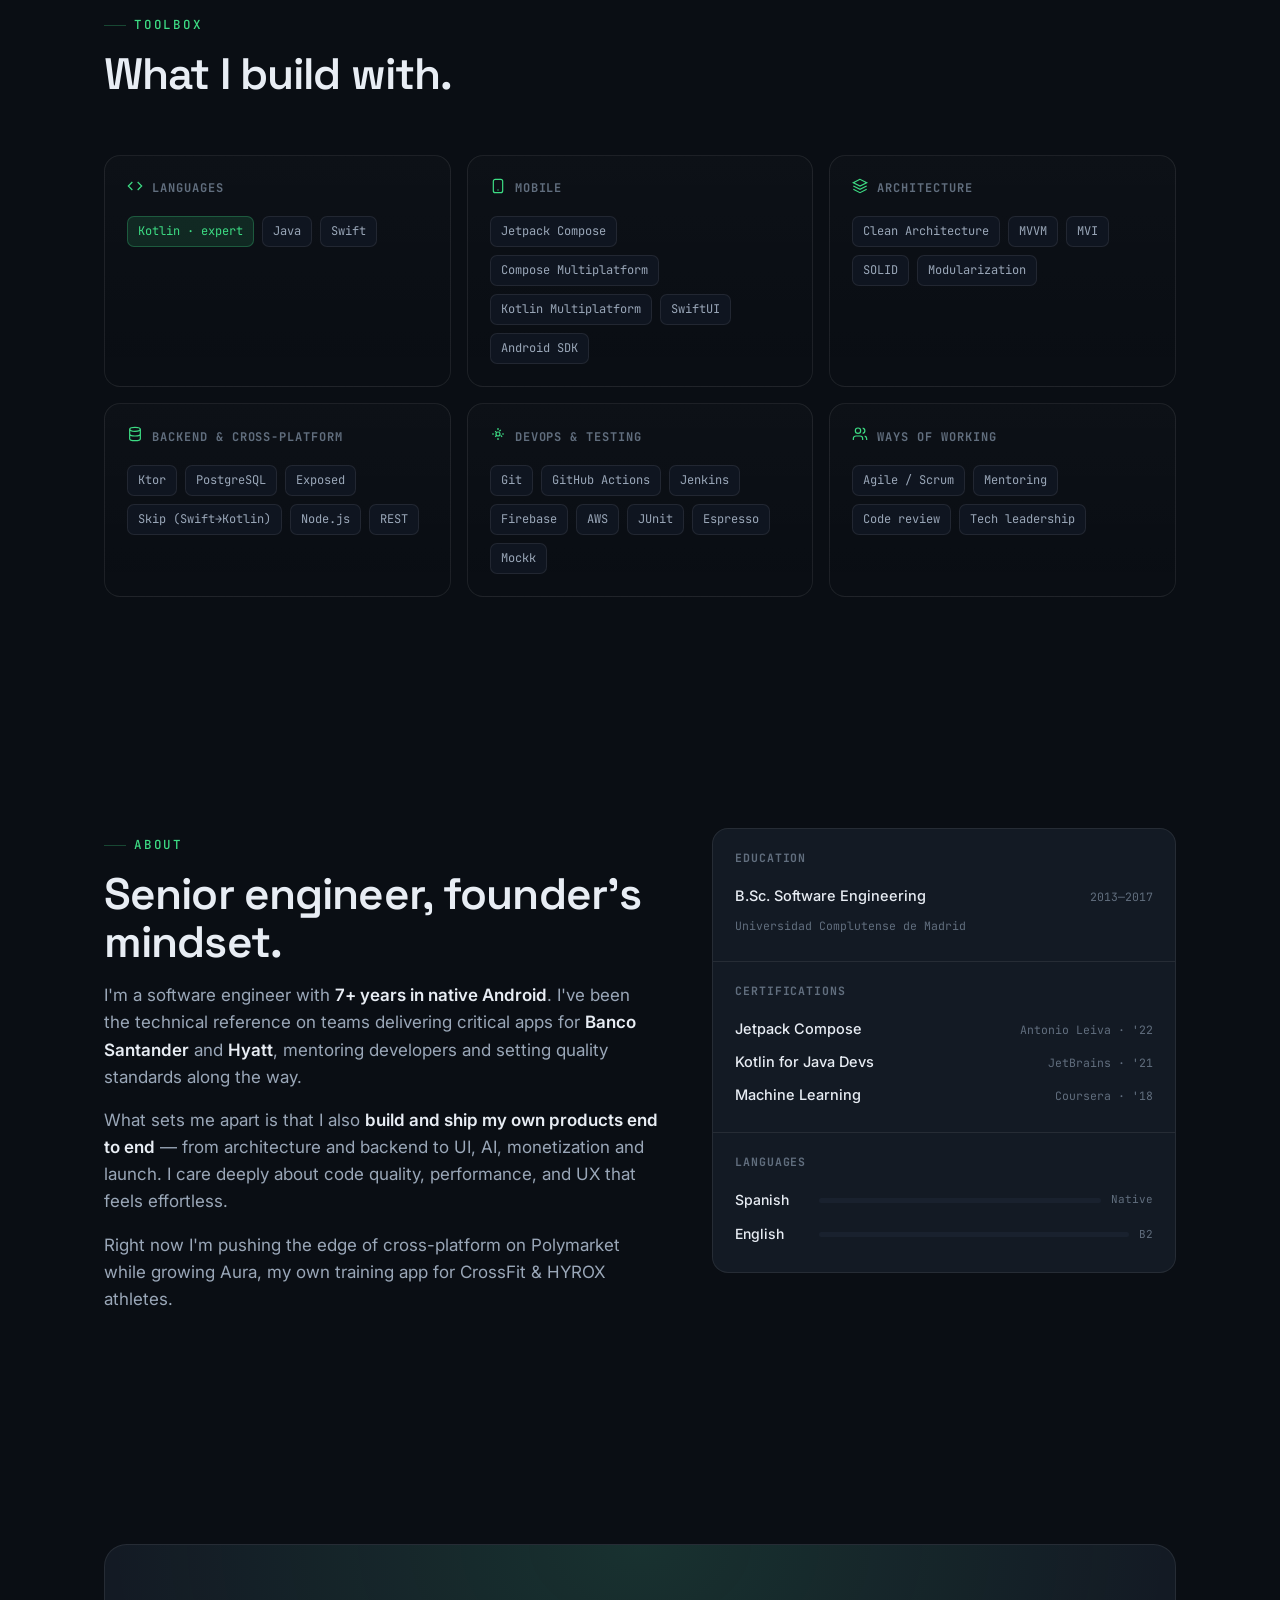
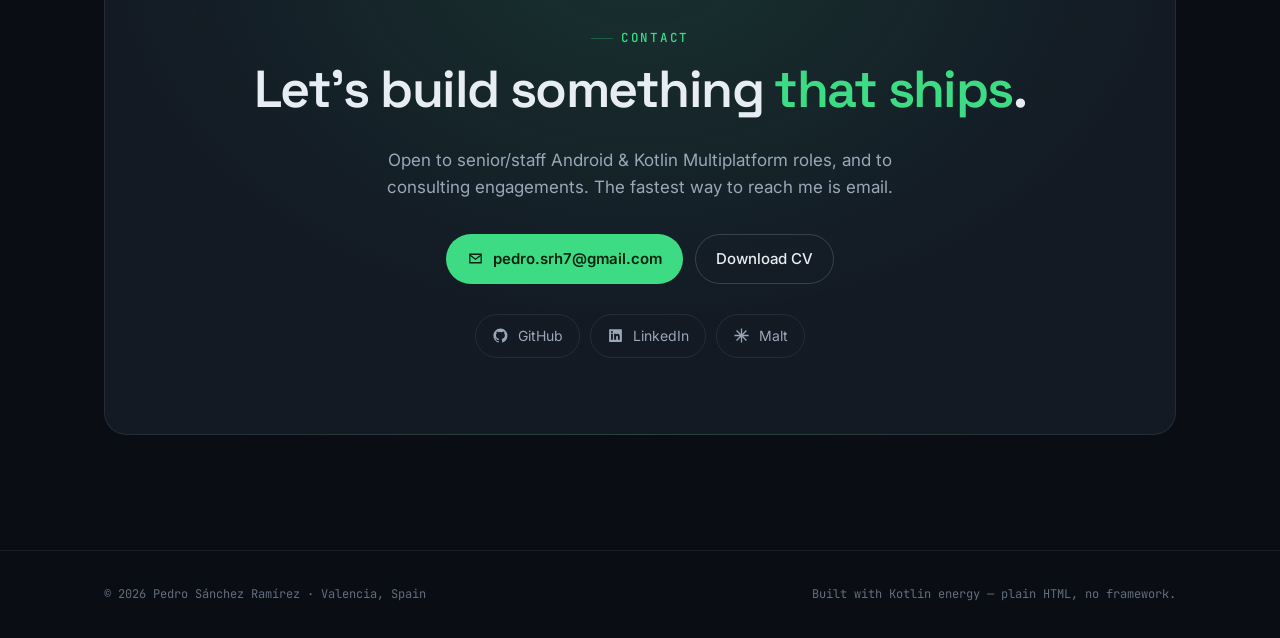
==== commit 309b3652: "Fix swapped Coursera certificate links (Kotlin ↔ Machine Learning) Co-Authored-By: Claude Opus 5 <no" ====
--- a/index.html
+++ b/index.html
@@ -380,8 +380,8 @@
       <div class="info-block">
         <h5>Certifications</h5>
         <div class="info-row"><span class="t">Jetpack Compose</span><span class="m">Antonio Leiva · '22</span></div>
-        <div class="info-row"><a class="t" href="https://www.coursera.org/account/accomplishments/verify/SP8989Y7QYTT" target="_blank" rel="noopener">Kotlin for Java Devs</a><span class="m">JetBrains · '21</span></div>
-        <div class="info-row"><a class="t" href="https://www.coursera.org/account/accomplishments/certificate/NTQUQ85TD5Z5" target="_blank" rel="noopener">Machine Learning</a><span class="m">Coursera · '18</span></div>
+        <div class="info-row"><a class="t" href="https://www.coursera.org/account/accomplishments/certificate/NTQUQ85TD5Z5" target="_blank" rel="noopener">Kotlin for Java Devs</a><span class="m">JetBrains · '21</span></div>
+        <div class="info-row"><a class="t" href="https://www.coursera.org/account/accomplishments/verify/SP8989Y7QYTT" target="_blank" rel="noopener">Machine Learning</a><span class="m">Coursera · '18</span></div>
       </div>
       <div class="info-block">
         <h5>Languages</h5>
--- a/assets/styles.css
+++ b/assets/styles.css
@@ -324,8 +324,7 @@
   position: relative;
   transition: transform .5s var(--ease);
 }
-/* Home indicator (gesture bar) — sits at the BOTTOM on iOS and Android */
-.phone::after { content:""; position:absolute; bottom:13px; left:50%; transform:translateX(-50%); width:92px; height:4px; border-radius:2px; background:rgba(255,255,255,0.30); z-index:2; }
+/* No drawn home indicator: the real screen captures already bake one in. */
 .phone img { width: 100%; height: 100%; object-fit: cover; border-radius: 24px; }
 .phones .phone:nth-child(1) { --w: 178px; transform: rotate(-6deg) translateY(14px); z-index:1; }
 .phones .phone:nth-child(2) { z-index: 3; }
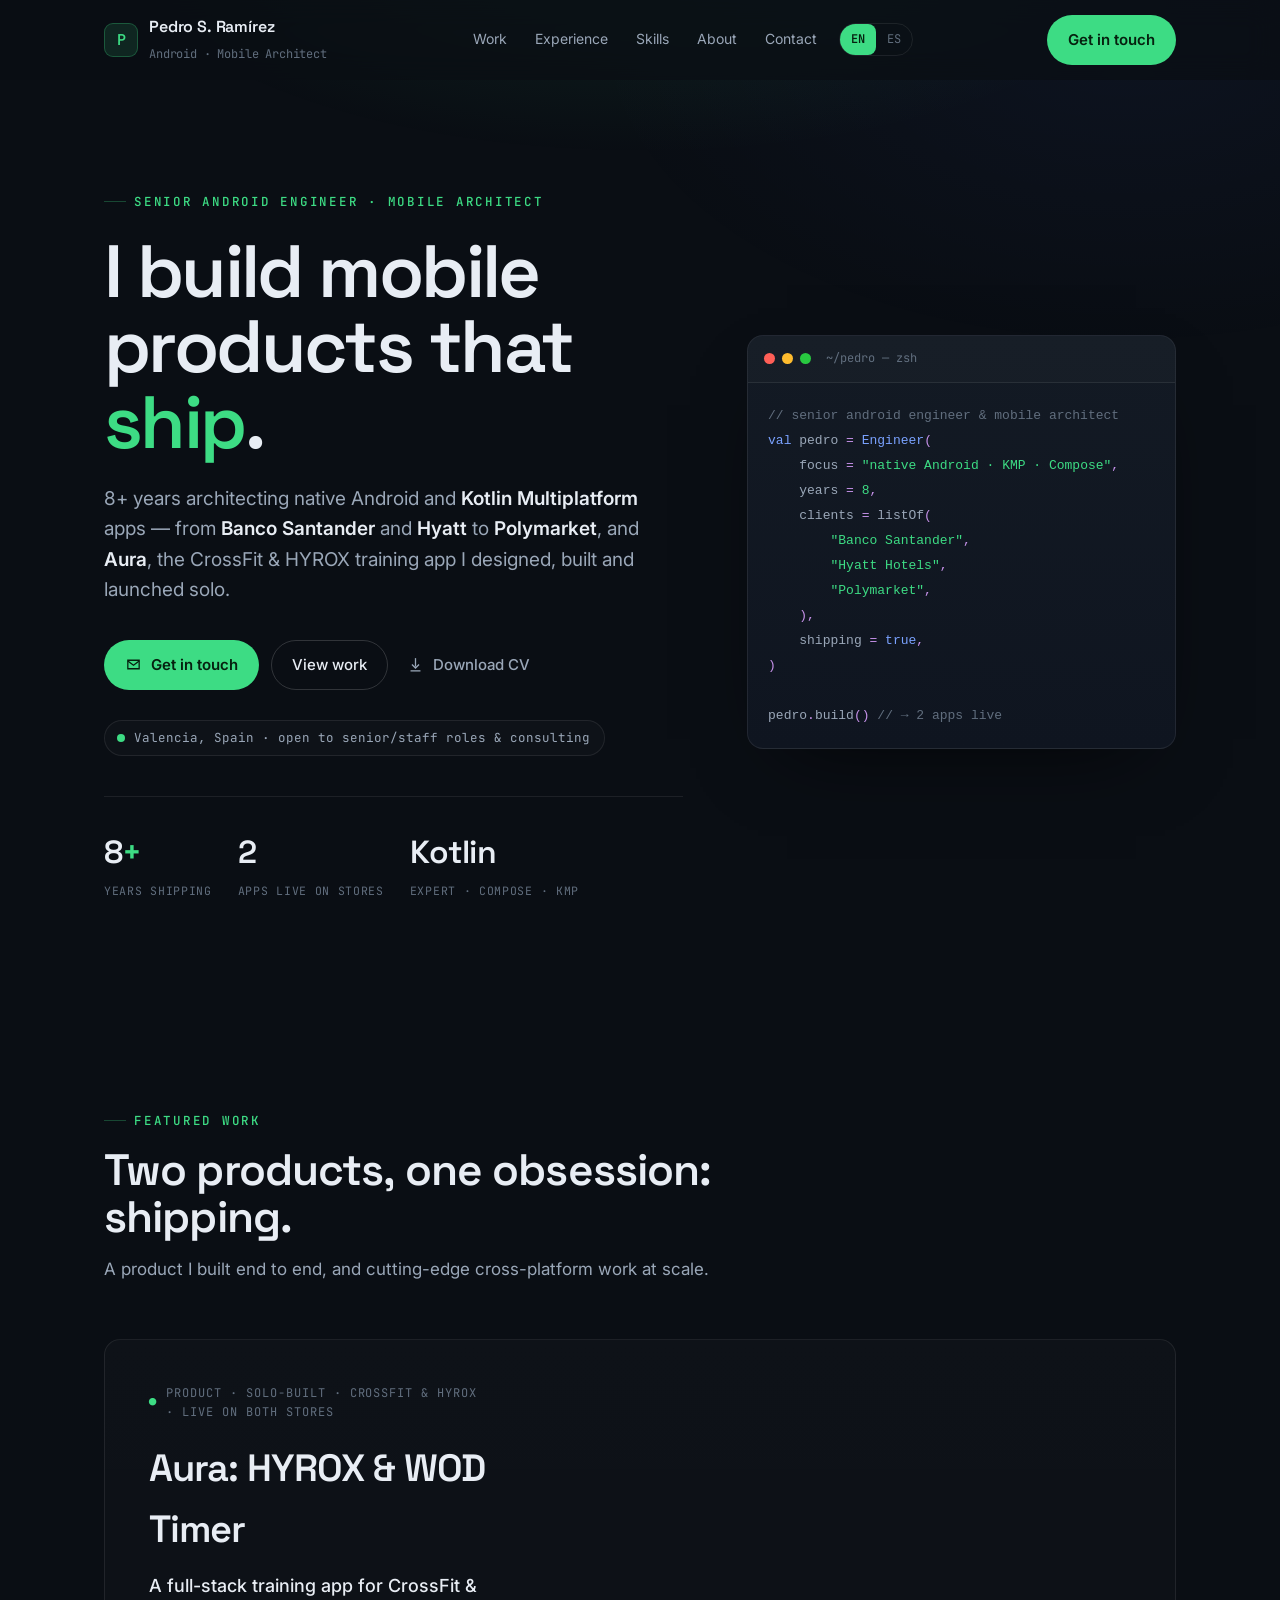
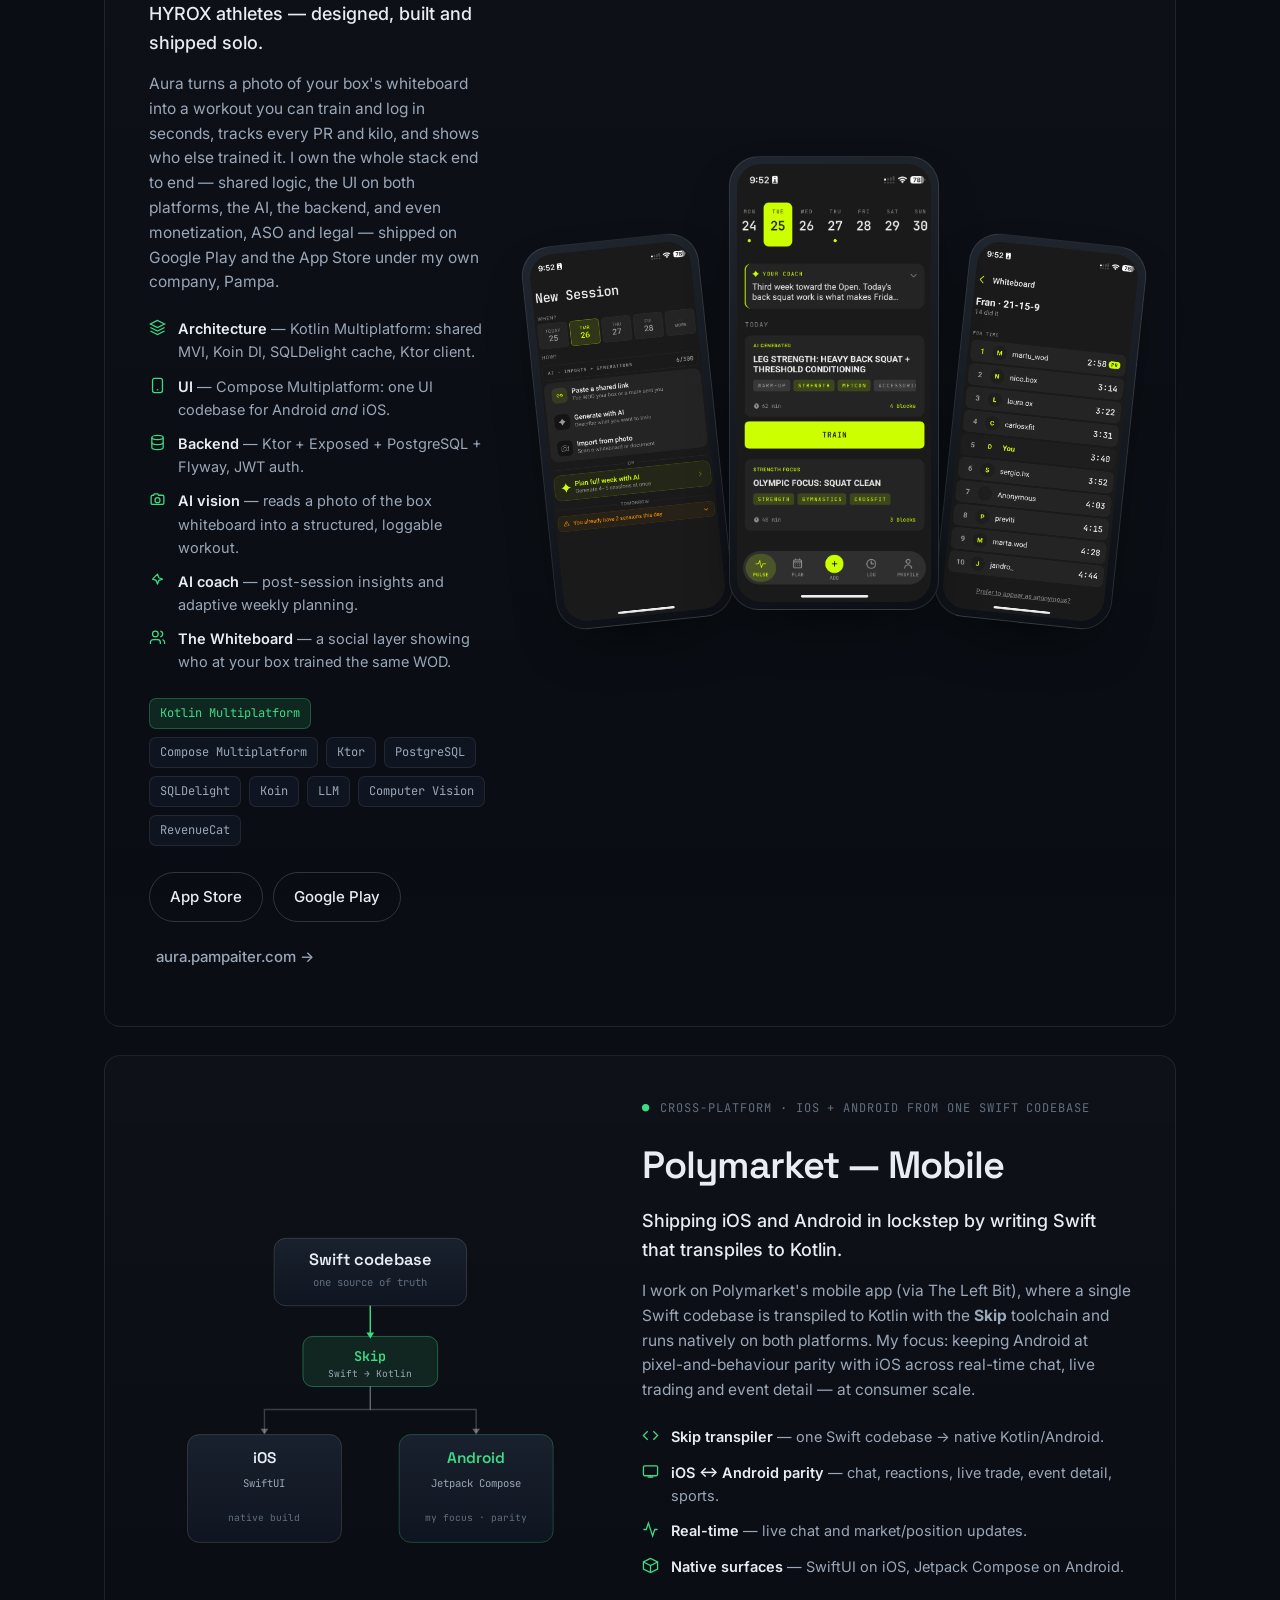
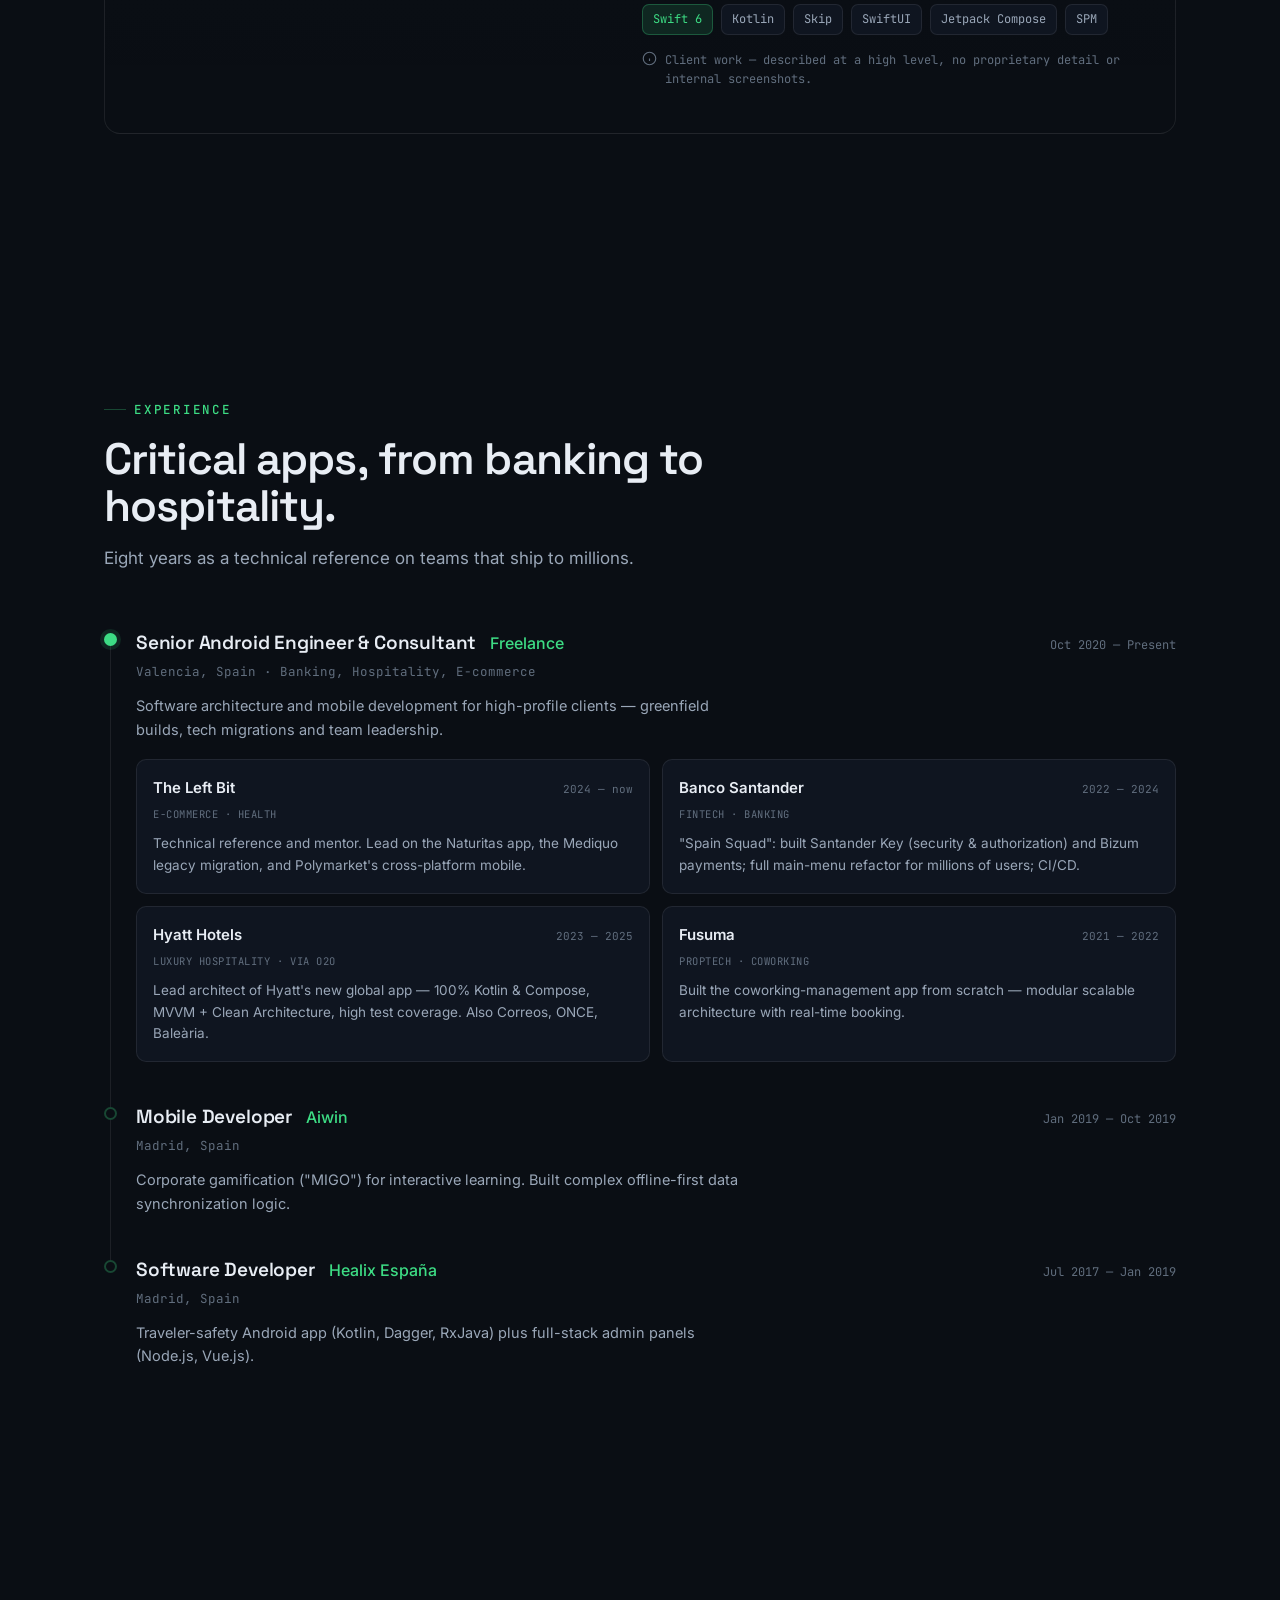
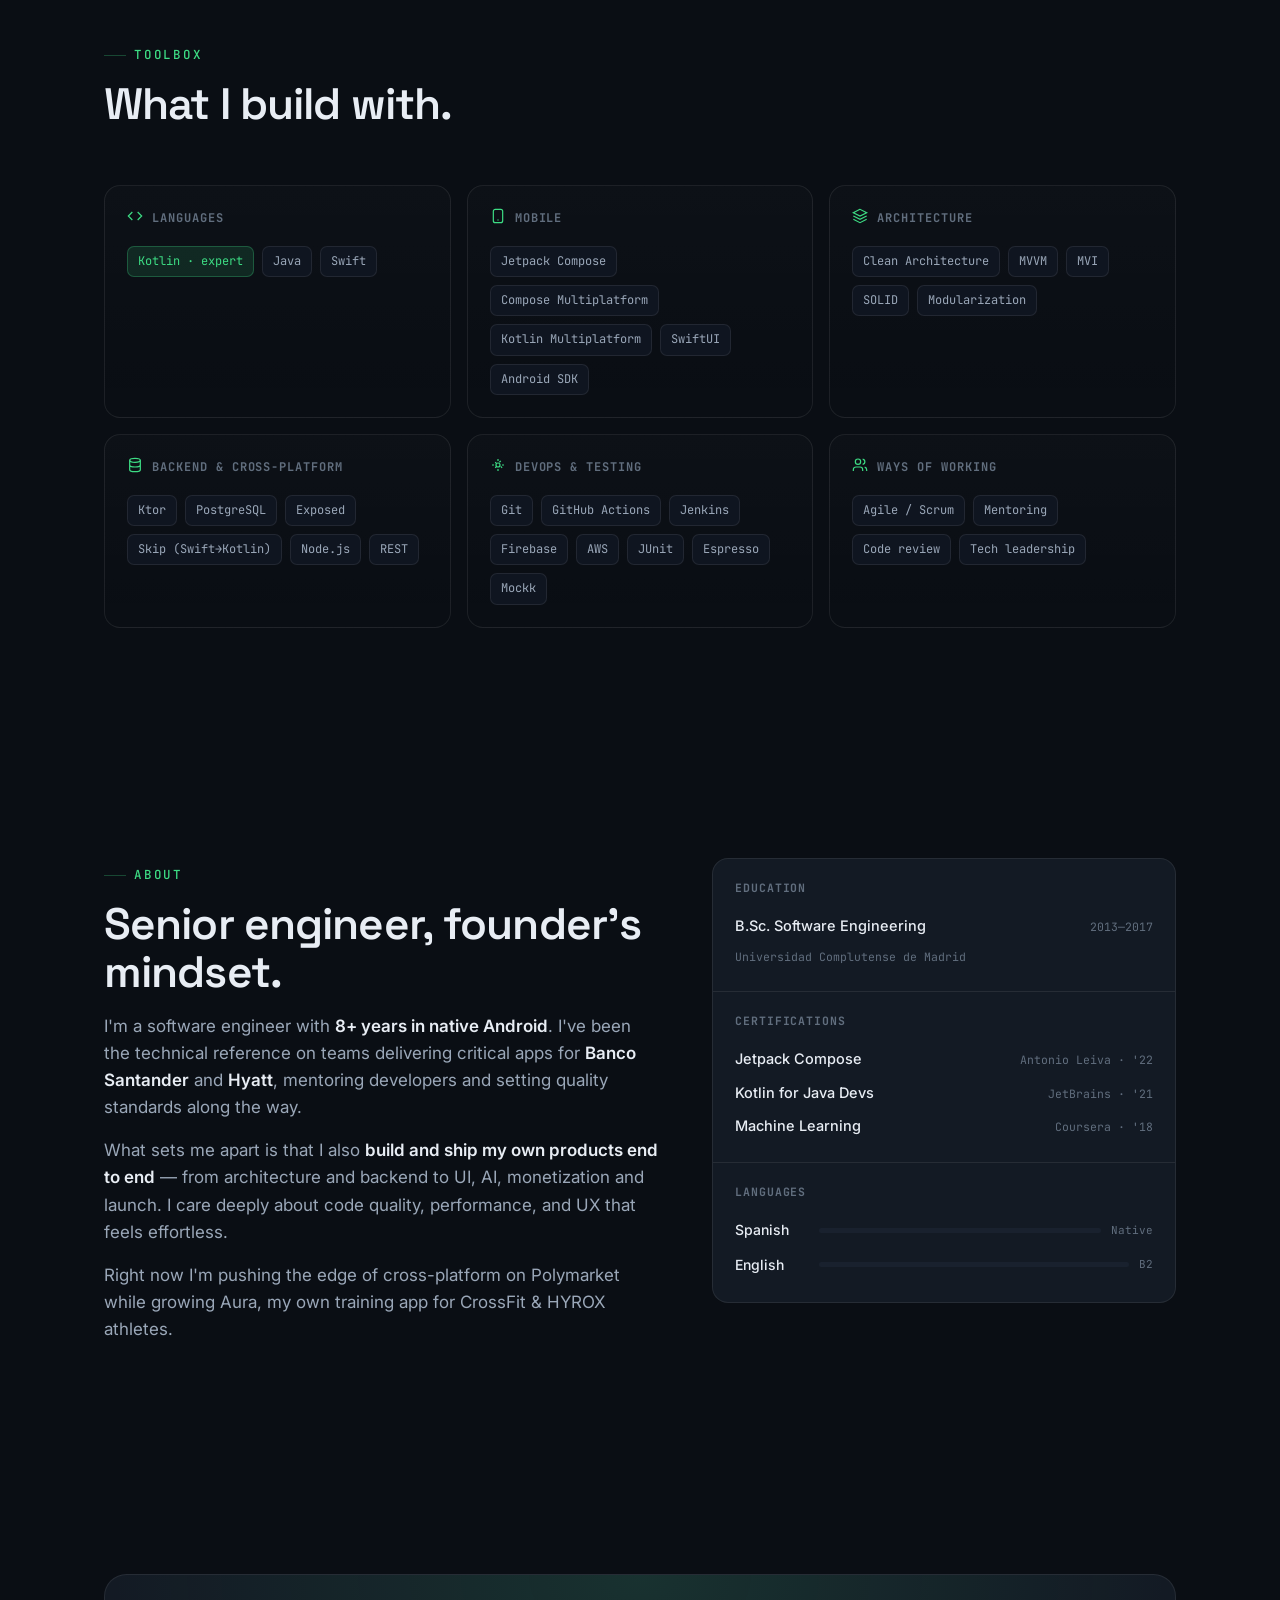
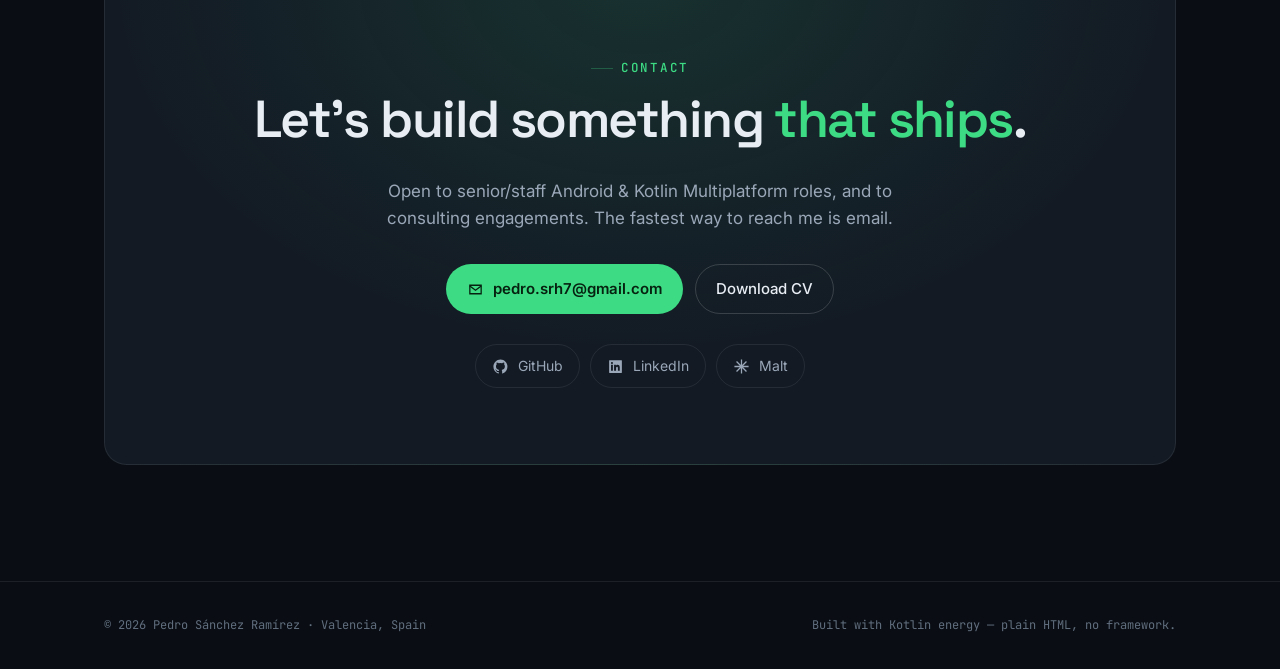
==== commit cdb10afd: "Serve the new CV per language and correct experience to 8+ years Co-Authored-By: Claude Opus 5 <nore" ====
--- a/index.html
+++ b/index.html
@@ -4,7 +4,7 @@
 <meta charset="UTF-8" />
 <meta name="viewport" content="width=device-width, initial-scale=1" />
 <title>Pedro Sánchez Ramírez — Senior Android Engineer & Mobile Architect</title>
-<meta name="description" content="Senior Android engineer and mobile architect with 7+ years shipping critical apps for Banco Santander, Hyatt and Polymarket — and Aura, a HYROX &amp; WOD training app for functional athletes, built and launched solo with Kotlin Multiplatform." />
+<meta name="description" content="Senior Android engineer and mobile architect with 8+ years shipping critical apps for Banco Santander, Hyatt and Polymarket — and Aura, a HYROX &amp; WOD training app for functional athletes, built and launched solo with Kotlin Multiplatform." />
 <meta name="author" content="Pedro Sánchez Ramírez" />
 <meta name="theme-color" content="#0A0E14" />
 <link rel="canonical" href="https://pedro.pampaiter.com/" />
@@ -15,13 +15,13 @@
 <!-- Open Graph -->
 <meta property="og:type" content="website" />
 <meta property="og:title" content="Pedro Sánchez Ramírez — Senior Android Engineer & Mobile Architect" />
-<meta property="og:description" content="7+ years shipping native Android and Kotlin Multiplatform apps — from Santander and Hyatt to Polymarket, and Aura, the CrossFit &amp; HYROX training app I built solo." />
+<meta property="og:description" content="8+ years shipping native Android and Kotlin Multiplatform apps — from Santander and Hyatt to Polymarket, and Aura, the CrossFit &amp; HYROX training app I built solo." />
 <meta property="og:url" content="https://pedro.pampaiter.com/" />
 <meta property="og:locale" content="en_US" />
 <meta property="og:locale:alternate" content="es_ES" />
 <meta name="twitter:card" content="summary_large_image" />
 <meta name="twitter:title" content="Pedro Sánchez Ramírez — Senior Android Engineer & Mobile Architect" />
-<meta name="twitter:description" content="7+ years shipping native Android and Kotlin Multiplatform apps. Founder-engineer behind Aura." />
+<meta name="twitter:description" content="8+ years shipping native Android and Kotlin Multiplatform apps. Founder-engineer behind Aura." />
 
 <link rel="icon" href="data:image/svg+xml,%3Csvg xmlns='http://www.w3.org/2000/svg' viewBox='0 0 100 100'%3E%3Crect width='100' height='100' rx='24' fill='%230A0E14'/%3E%3Ctext x='50' y='70' font-family='monospace' font-size='60' font-weight='700' fill='%233DDC84' text-anchor='middle'%3EP%3C/text%3E%3C/svg%3E" />
 
@@ -86,7 +86,7 @@
       <span class="eyebrow reveal">Senior Android Engineer · Mobile Architect</span>
       <h1 class="reveal">I build mobile products that <span class="accent">ship</span>.</h1>
       <p class="hero-lead reveal">
-        7+ years architecting native Android and <strong>Kotlin Multiplatform</strong> apps —
+        8+ years architecting native Android and <strong>Kotlin Multiplatform</strong> apps —
         from <strong>Banco Santander</strong> and <strong>Hyatt</strong> to <strong>Polymarket</strong>,
         and <strong>Aura</strong>, the CrossFit &amp; HYROX training app I designed, built and launched solo.
       </p>
@@ -96,7 +96,7 @@
           Get in touch
         </a>
         <a href="#work" class="btn btn-ghost">View work</a>
-        <a href="assets/pedro-sanchez-ramirez-cv.pdf" class="btn btn-text" target="_blank" rel="noopener">
+        <a href="assets/pedro-sanchez-ramirez-cv-en.pdf" class="btn btn-text" target="_blank" rel="noopener">
           <svg viewBox="0 0 24 24" fill="none" stroke="currentColor" stroke-width="1.8"><path d="M12 3v12"/><path d="m7 12 5 5 5-5"/><path d="M5 21h14"/></svg>
           Download CV
         </a>
@@ -105,7 +105,7 @@
         <span class="status-chip"><span class="status-dot"></span> Valencia, Spain · open to senior/staff roles & consulting</span>
       </div>
       <div class="stat-row reveal">
-        <div class="stat"><div class="num">7<span class="u">+</span></div><div class="lbl">Years shipping</div></div>
+        <div class="stat"><div class="num">8<span class="u">+</span></div><div class="lbl">Years shipping</div></div>
         <div class="stat"><div class="num">2</div><div class="lbl">Apps live on stores</div></div>
         <div class="stat"><div class="num">Kotlin</div><div class="lbl">Expert · Compose · KMP</div></div>
       </div>
@@ -117,7 +117,7 @@
         <pre><code><span class="c">// senior android engineer &amp; mobile architect</span>
 <span class="k">val</span> pedro <span class="p">=</span> <span class="k">Engineer</span><span class="p">(</span>
     focus <span class="p">=</span> <span class="s">"native Android · KMP · Compose"</span><span class="p">,</span>
-    years <span class="p">=</span> <span class="s">7</span><span class="p">,</span>
+    years <span class="p">=</span> <span class="s">8</span><span class="p">,</span>
     clients <span class="p">=</span> listOf<span class="p">(</span>
         <span class="s">"Banco Santander"</span><span class="p">,</span>
         <span class="s">"Hyatt Hotels"</span><span class="p">,</span>
@@ -266,7 +266,7 @@
   <div class="section-head reveal">
     <span class="eyebrow">Experience</span>
     <h2 class="section-title">Critical apps, from banking to hospitality.</h2>
-    <p class="section-subtitle">Seven years as a technical reference on teams that ship to millions.</p>
+    <p class="section-subtitle">Eight years as a technical reference on teams that ship to millions.</p>
   </div>
 
   <div class="timeline">
@@ -367,7 +367,7 @@
     <div class="about-text reveal">
       <span class="eyebrow">About</span>
       <h2 class="section-title" style="margin-bottom:8px">Senior engineer, founder's mindset.</h2>
-      <p>I'm a software engineer with <strong>7+ years in native Android</strong>. I've been the technical reference on teams delivering critical apps for <strong>Banco Santander</strong> and <strong>Hyatt</strong>, mentoring developers and setting quality standards along the way.</p>
+      <p>I'm a software engineer with <strong>8+ years in native Android</strong>. I've been the technical reference on teams delivering critical apps for <strong>Banco Santander</strong> and <strong>Hyatt</strong>, mentoring developers and setting quality standards along the way.</p>
       <p>What sets me apart is that I also <strong>build and ship my own products end to end</strong> — from architecture and backend to UI, AI, monetization and launch. I care deeply about code quality, performance, and UX that feels effortless.</p>
       <p>Right now I'm pushing the edge of cross-platform on Polymarket while growing Aura, my own training app for CrossFit &amp; HYROX athletes.</p>
     </div>
@@ -403,7 +403,7 @@
         <svg viewBox="0 0 24 24" fill="none" stroke="currentColor" stroke-width="1.8"><path d="M4 6h16v12H4z"/><path d="m4 7 8 6 8-6"/></svg>
         pedro.srh7@gmail.com
       </a>
-      <a class="btn btn-ghost" href="assets/pedro-sanchez-ramirez-cv.pdf" target="_blank" rel="noopener">Download CV</a>
+      <a class="btn btn-ghost" href="assets/pedro-sanchez-ramirez-cv-en.pdf" target="_blank" rel="noopener">Download CV</a>
     </div>
     <div class="socials">
       <a class="social" href="https://github.com/pedrosr7" target="_blank" rel="noopener">
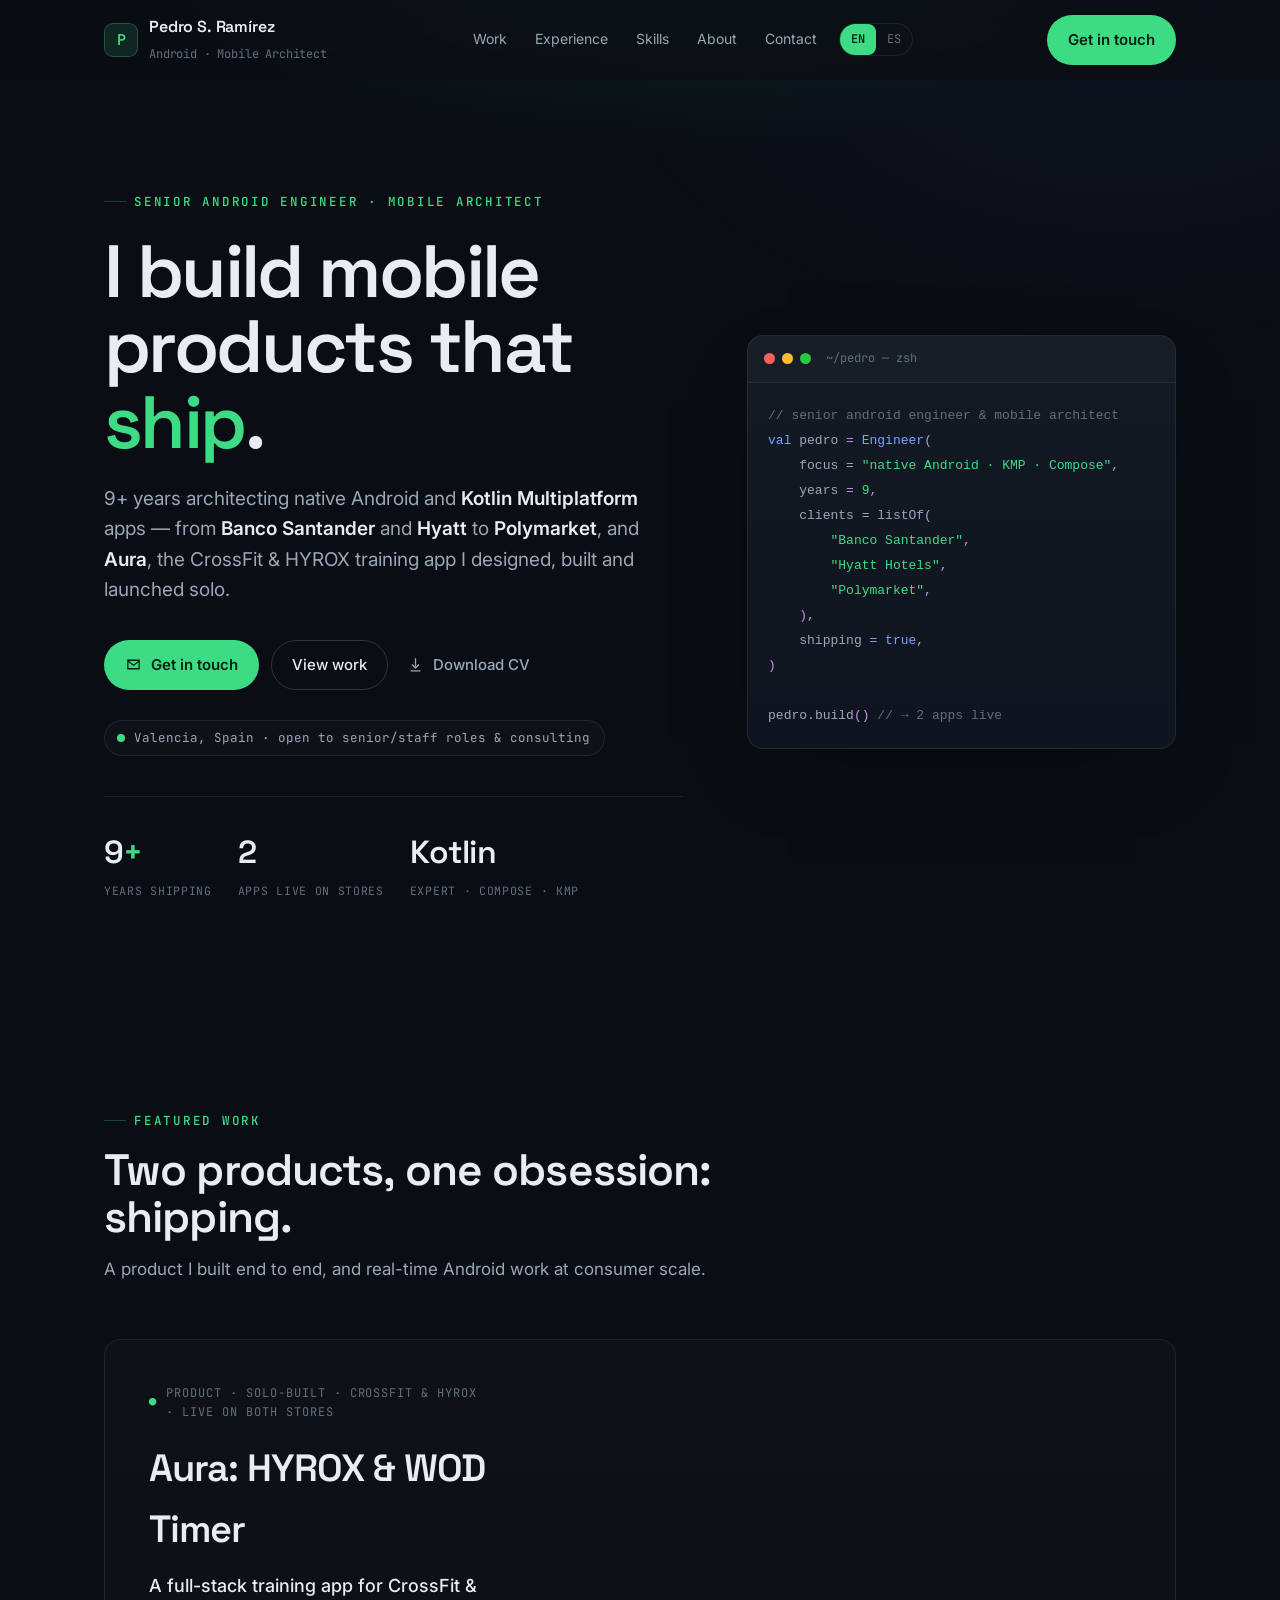
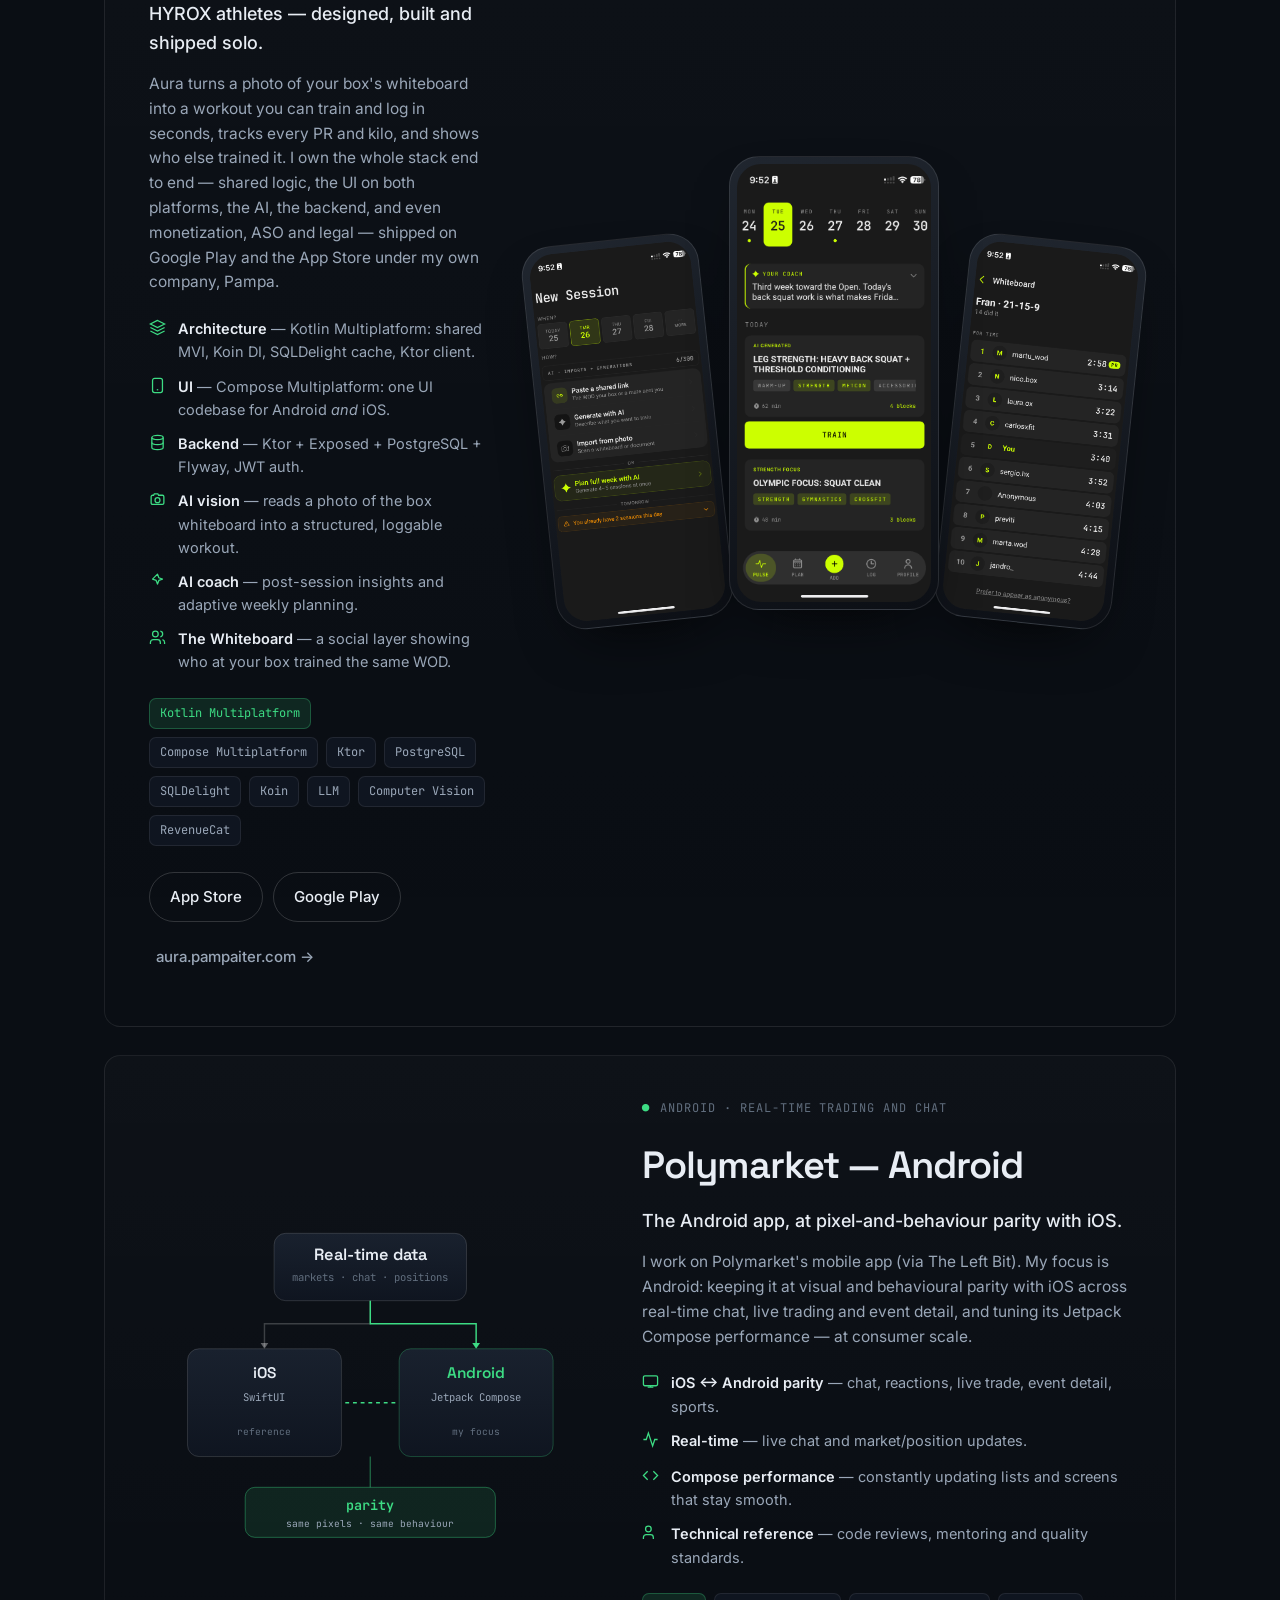
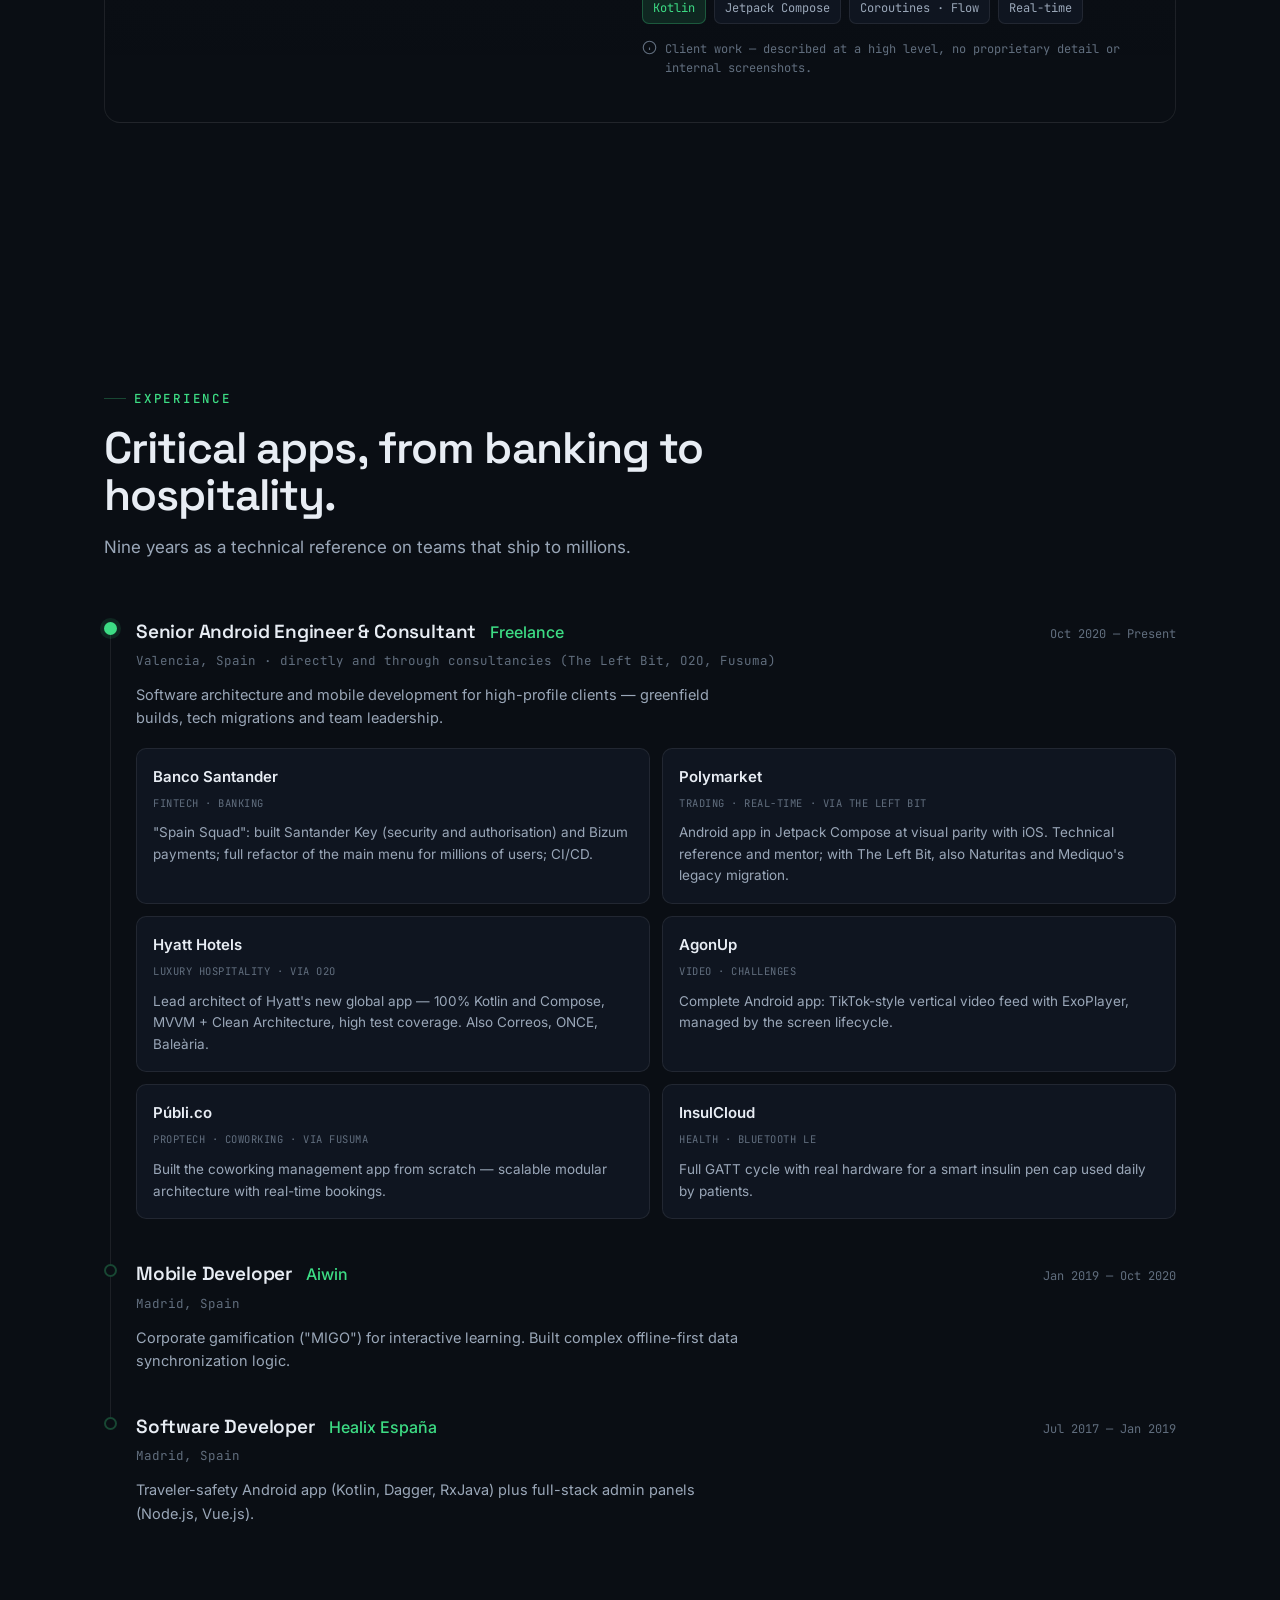
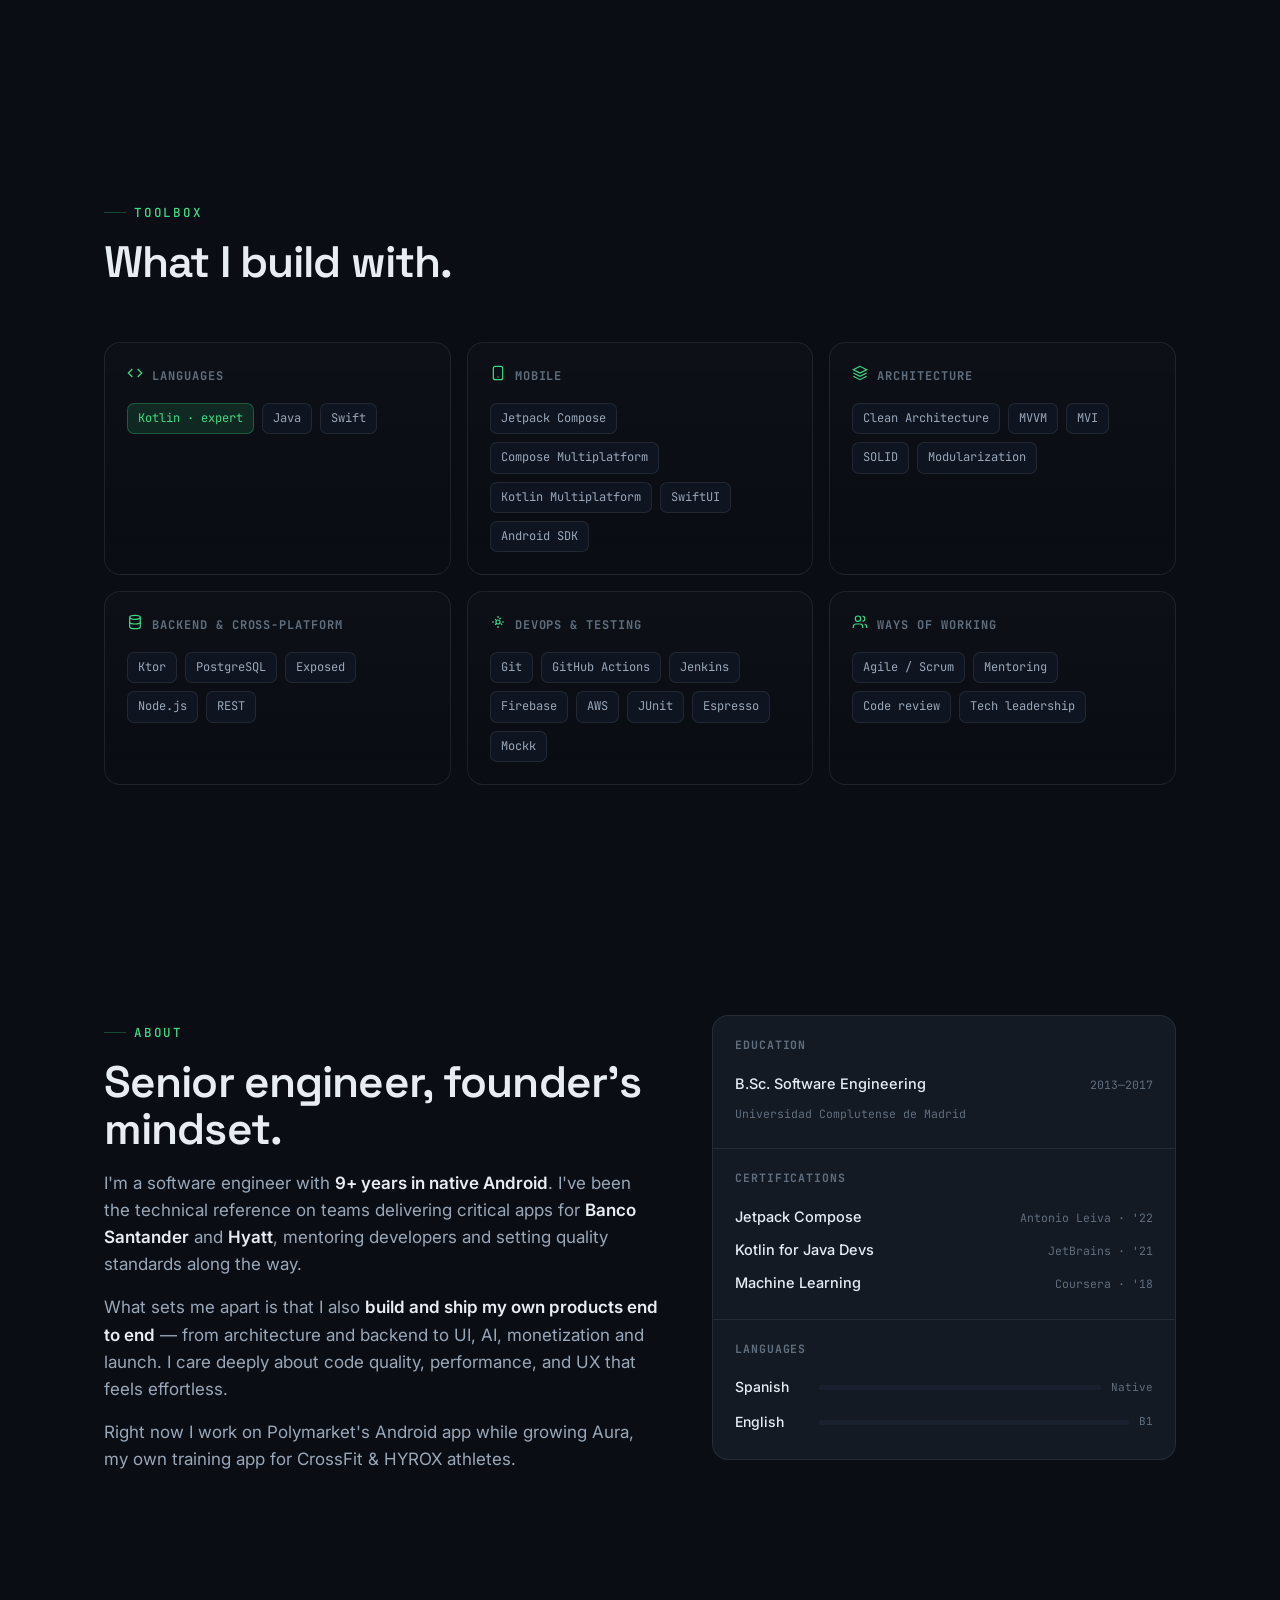
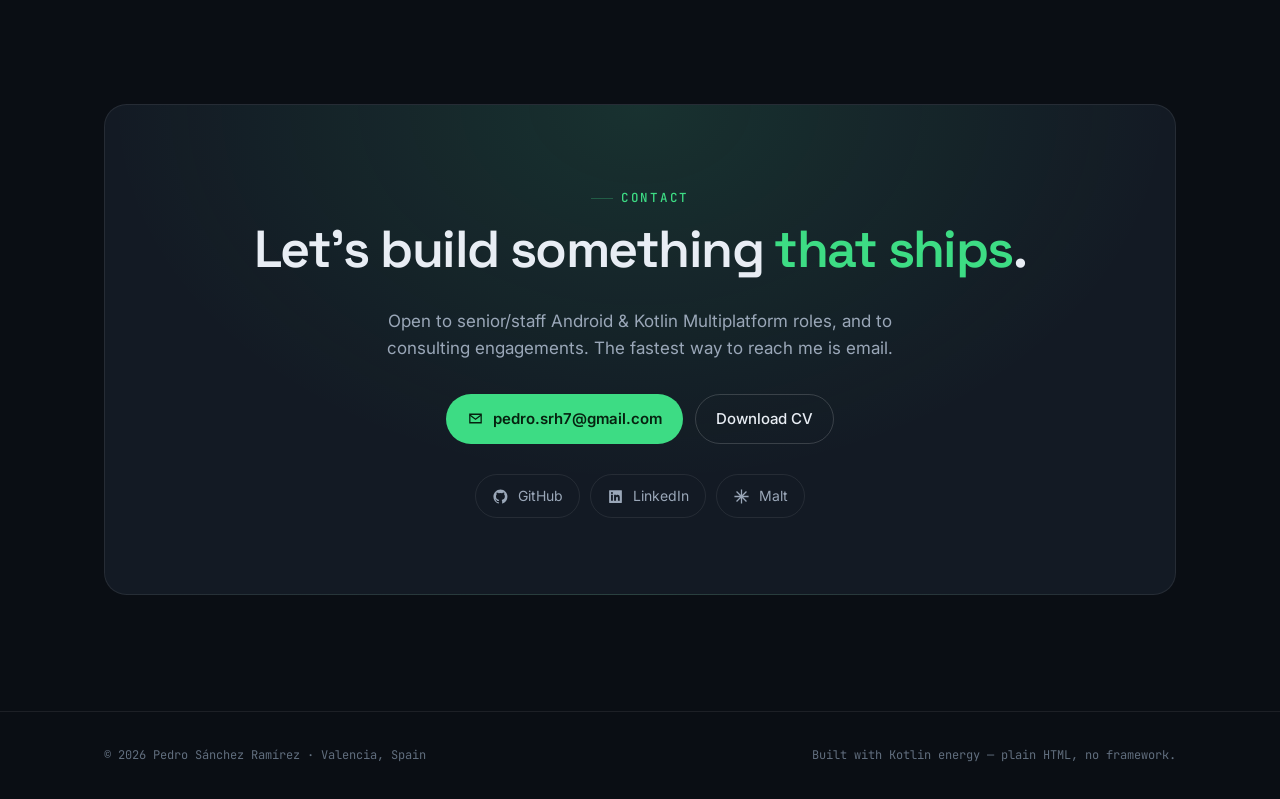
==== commit 643c8e3d: "Align portfolio with the current CV Freelance block without per-client dates, AgonUp and InsulCloud " ====
--- a/index.html
+++ b/index.html
@@ -4,7 +4,7 @@
 <meta charset="UTF-8" />
 <meta name="viewport" content="width=device-width, initial-scale=1" />
 <title>Pedro Sánchez Ramírez — Senior Android Engineer & Mobile Architect</title>
-<meta name="description" content="Senior Android engineer and mobile architect with 8+ years shipping critical apps for Banco Santander, Hyatt and Polymarket — and Aura, a HYROX &amp; WOD training app for functional athletes, built and launched solo with Kotlin Multiplatform." />
+<meta name="description" content="Senior Android engineer and mobile architect with 9+ years shipping critical apps for Banco Santander, Hyatt and Polymarket — and Aura, a HYROX &amp; WOD training app for functional athletes, built and launched solo with Kotlin Multiplatform." />
 <meta name="author" content="Pedro Sánchez Ramírez" />
 <meta name="theme-color" content="#0A0E14" />
 <link rel="canonical" href="https://pedro.pampaiter.com/" />
@@ -15,13 +15,13 @@
 <!-- Open Graph -->
 <meta property="og:type" content="website" />
 <meta property="og:title" content="Pedro Sánchez Ramírez — Senior Android Engineer & Mobile Architect" />
-<meta property="og:description" content="8+ years shipping native Android and Kotlin Multiplatform apps — from Santander and Hyatt to Polymarket, and Aura, the CrossFit &amp; HYROX training app I built solo." />
+<meta property="og:description" content="9+ years shipping native Android and Kotlin Multiplatform apps — from Santander and Hyatt to Polymarket, and Aura, the CrossFit &amp; HYROX training app I built solo." />
 <meta property="og:url" content="https://pedro.pampaiter.com/" />
 <meta property="og:locale" content="en_US" />
 <meta property="og:locale:alternate" content="es_ES" />
 <meta name="twitter:card" content="summary_large_image" />
 <meta name="twitter:title" content="Pedro Sánchez Ramírez — Senior Android Engineer & Mobile Architect" />
-<meta name="twitter:description" content="8+ years shipping native Android and Kotlin Multiplatform apps. Founder-engineer behind Aura." />
+<meta name="twitter:description" content="9+ years shipping native Android and Kotlin Multiplatform apps. Founder-engineer behind Aura." />
 
 <link rel="icon" href="data:image/svg+xml,%3Csvg xmlns='http://www.w3.org/2000/svg' viewBox='0 0 100 100'%3E%3Crect width='100' height='100' rx='24' fill='%230A0E14'/%3E%3Ctext x='50' y='70' font-family='monospace' font-size='60' font-weight='700' fill='%233DDC84' text-anchor='middle'%3EP%3C/text%3E%3C/svg%3E" />
 
@@ -86,7 +86,7 @@
       <span class="eyebrow reveal">Senior Android Engineer · Mobile Architect</span>
       <h1 class="reveal">I build mobile products that <span class="accent">ship</span>.</h1>
       <p class="hero-lead reveal">
-        8+ years architecting native Android and <strong>Kotlin Multiplatform</strong> apps —
+        9+ years architecting native Android and <strong>Kotlin Multiplatform</strong> apps —
         from <strong>Banco Santander</strong> and <strong>Hyatt</strong> to <strong>Polymarket</strong>,
         and <strong>Aura</strong>, the CrossFit &amp; HYROX training app I designed, built and launched solo.
       </p>
@@ -105,7 +105,7 @@
         <span class="status-chip"><span class="status-dot"></span> Valencia, Spain · open to senior/staff roles & consulting</span>
       </div>
       <div class="stat-row reveal">
-        <div class="stat"><div class="num">8<span class="u">+</span></div><div class="lbl">Years shipping</div></div>
+        <div class="stat"><div class="num">9<span class="u">+</span></div><div class="lbl">Years shipping</div></div>
         <div class="stat"><div class="num">2</div><div class="lbl">Apps live on stores</div></div>
         <div class="stat"><div class="num">Kotlin</div><div class="lbl">Expert · Compose · KMP</div></div>
       </div>
@@ -117,7 +117,7 @@
         <pre><code><span class="c">// senior android engineer &amp; mobile architect</span>
 <span class="k">val</span> pedro <span class="p">=</span> <span class="k">Engineer</span><span class="p">(</span>
     focus <span class="p">=</span> <span class="s">"native Android · KMP · Compose"</span><span class="p">,</span>
-    years <span class="p">=</span> <span class="s">8</span><span class="p">,</span>
+    years <span class="p">=</span> <span class="s">9</span><span class="p">,</span>
     clients <span class="p">=</span> listOf<span class="p">(</span>
         <span class="s">"Banco Santander"</span><span class="p">,</span>
         <span class="s">"Hyatt Hotels"</span><span class="p">,</span>
@@ -137,7 +137,7 @@
   <div class="section-head reveal">
     <span class="eyebrow">Featured work</span>
     <h2 class="section-title">Two products, one obsession: shipping.</h2>
-    <p class="section-subtitle">A product I built end to end, and cutting-edge cross-platform work at scale.</p>
+    <p class="section-subtitle">A product I built end to end, and real-time Android work at consumer scale.</p>
   </div>
 
   <!-- Aura -->
@@ -192,28 +192,25 @@
   <article class="project project--reverse reveal">
     <div class="project-grid">
       <div class="project-copy">
-        <div class="project-label"><span class="badge">●</span> Cross-platform · iOS + Android from one Swift codebase</div>
-        <h3>Polymarket — Mobile</h3>
-        <p class="oneliner">Shipping iOS and Android in lockstep by writing Swift that transpiles to Kotlin.</p>
+        <div class="project-label"><span class="badge">●</span> Android · Real-time trading and chat</div>
+        <h3>Polymarket — Android</h3>
+        <p class="oneliner">The Android app, at pixel-and-behaviour parity with iOS.</p>
         <p class="body">
-          I work on Polymarket's mobile app (via The Left Bit), where a single Swift codebase is
-          transpiled to Kotlin with the <b>Skip</b> toolchain and runs natively on both platforms.
-          My focus: keeping Android at pixel-and-behaviour parity with iOS across real-time chat,
-          live trading and event detail — at consumer scale.
+          I work on Polymarket's mobile app (via The Left Bit). My focus is Android: keeping it
+          at visual and behavioural parity with iOS across real-time chat, live trading and
+          event detail, and tuning its Jetpack Compose performance — at consumer scale.
         </p>
         <ul class="highlights">
-          <li><span class="ic"><svg viewBox="0 0 24 24" fill="none" stroke="currentColor" stroke-width="1.8"><path d="m8 6-6 6 6 6"/><path d="m16 6 6 6-6 6"/></svg></span><span><b>Skip transpiler</b> — one Swift codebase → native Kotlin/Android.</span></li>
           <li><span class="ic"><svg viewBox="0 0 24 24" fill="none" stroke="currentColor" stroke-width="1.8"><rect x="2" y="4" width="20" height="14" rx="2"/><path d="M8 20h8M12 18v2"/></svg></span><span><b>iOS ↔ Android parity</b> — chat, reactions, live trade, event detail, sports.</span></li>
           <li><span class="ic"><svg viewBox="0 0 24 24" fill="none" stroke="currentColor" stroke-width="1.8"><path d="M22 12h-4l-3 9L9 3l-3 9H2"/></svg></span><span><b>Real-time</b> — live chat and market/position updates.</span></li>
-          <li><span class="ic"><svg viewBox="0 0 24 24" fill="none" stroke="currentColor" stroke-width="1.8"><path d="M12 2 2 7v10l10 5 10-5V7L12 2Z"/><path d="M12 22V12M2 7l10 5 10-5"/></svg></span><span><b>Native surfaces</b> — SwiftUI on iOS, Jetpack Compose on Android.</span></li>
+          <li><span class="ic"><svg viewBox="0 0 24 24" fill="none" stroke="currentColor" stroke-width="1.8"><path d="m8 6-6 6 6 6"/><path d="m16 6 6 6-6 6"/></svg></span><span><b>Compose performance</b> — constantly updating lists and screens that stay smooth.</span></li>
+          <li><span class="ic"><svg viewBox="0 0 24 24" fill="none" stroke="currentColor" stroke-width="1.8"><path d="M16 21v-2a4 4 0 0 0-4-4H6a4 4 0 0 0-4 4v2"/><circle cx="9" cy="7" r="4"/></svg></span><span><b>Technical reference</b> — code reviews, mentoring and quality standards.</span></li>
         </ul>
         <div class="tags">
-          <span class="tag tag--accent">Swift 6</span>
-          <span class="tag">Kotlin</span>
-          <span class="tag">Skip</span>
-          <span class="tag">SwiftUI</span>
+          <span class="tag tag--accent">Kotlin</span>
           <span class="tag">Jetpack Compose</span>
-          <span class="tag">SPM</span>
+          <span class="tag">Coroutines · Flow</span>
+          <span class="tag">Real-time</span>
         </div>
         <div class="note-inline">
           <span class="ic"><svg viewBox="0 0 24 24" fill="none" stroke="currentColor" stroke-width="1.8"><circle cx="12" cy="12" r="10"/><path d="M12 16v-4M12 8h.01"/></svg></span>
@@ -222,38 +219,32 @@
       </div>
       <div class="project-visual">
         <div class="pipeline">
-          <svg viewBox="0 0 460 360" xmlns="http://www.w3.org/2000/svg" role="img" aria-label="Diagram: one Swift codebase transpiled by Skip to native iOS and Android apps">
+          <svg viewBox="0 0 460 360" xmlns="http://www.w3.org/2000/svg" role="img" aria-label="Diagram: the iOS app as reference and the Android app at parity across chat, trading and events">
             <defs>
               <linearGradient id="g1" x1="0" y1="0" x2="0" y2="1">
                 <stop offset="0" stop-color="#19212E"/><stop offset="1" stop-color="#0F1520"/>
               </linearGradient>
             </defs>
-            <!-- source box -->
             <rect x="130" y="18" width="200" height="70" rx="12" fill="url(#g1)" stroke="rgba(255,255,255,0.14)"/>
-            <text x="230" y="46" text-anchor="middle" fill="#E8EDF4" font-family="'Space Grotesk',sans-serif" font-weight="600" font-size="17">Swift codebase</text>
-            <text x="230" y="68" text-anchor="middle" fill="#616E7E" font-family="'JetBrains Mono',monospace" font-size="11">one source of truth</text>
-            <!-- arrow down -->
-            <line x1="230" y1="88" x2="230" y2="120" stroke="#3DDC84" stroke-width="1.5"/>
-            <path d="M226 116l4 6 4-6z" fill="#3DDC84"/>
-            <!-- skip box -->
-            <rect x="160" y="120" width="140" height="52" rx="10" fill="rgba(61,220,132,0.10)" stroke="rgba(61,220,132,0.4)"/>
-            <text x="230" y="145" text-anchor="middle" fill="#3DDC84" font-family="'JetBrains Mono',monospace" font-weight="600" font-size="14">Skip</text>
-            <text x="230" y="162" text-anchor="middle" fill="#9AA7B8" font-family="'JetBrains Mono',monospace" font-size="10">Swift → Kotlin</text>
-            <!-- split lines -->
-            <path d="M230 172 V196 H120 V220" fill="none" stroke="rgba(255,255,255,0.2)" stroke-width="1.5"/>
-            <path d="M230 172 V196 H340 V220" fill="none" stroke="rgba(255,255,255,0.2)" stroke-width="1.5"/>
-            <path d="M116 216l4 6 4-6z" fill="rgba(255,255,255,0.35)"/>
-            <path d="M336 216l4 6 4-6z" fill="rgba(255,255,255,0.35)"/>
-            <!-- iOS -->
-            <rect x="40" y="222" width="160" height="112" rx="12" fill="url(#g1)" stroke="rgba(255,255,255,0.14)"/>
-            <text x="120" y="252" text-anchor="middle" fill="#E8EDF4" font-family="'Space Grotesk',sans-serif" font-weight="600" font-size="16">iOS</text>
-            <text x="120" y="276" text-anchor="middle" fill="#9AA7B8" font-family="'JetBrains Mono',monospace" font-size="11">SwiftUI</text>
-            <text x="120" y="312" text-anchor="middle" fill="#616E7E" font-family="'JetBrains Mono',monospace" font-size="10">native build</text>
-            <!-- Android -->
-            <rect x="260" y="222" width="160" height="112" rx="12" fill="url(#g1)" stroke="rgba(61,220,132,0.28)"/>
-            <text x="340" y="252" text-anchor="middle" fill="#3DDC84" font-family="'Space Grotesk',sans-serif" font-weight="600" font-size="16">Android</text>
-            <text x="340" y="276" text-anchor="middle" fill="#9AA7B8" font-family="'JetBrains Mono',monospace" font-size="11">Jetpack Compose</text>
-            <text x="340" y="312" text-anchor="middle" fill="#616E7E" font-family="'JetBrains Mono',monospace" font-size="10">my focus · parity</text>
+            <text x="230" y="46" text-anchor="middle" fill="#E8EDF4" font-family="'Space Grotesk',sans-serif" font-weight="600" font-size="17">Real-time data</text>
+            <text x="230" y="68" text-anchor="middle" fill="#616E7E" font-family="'JetBrains Mono',monospace" font-size="11">markets · chat · positions</text>
+            <path d="M230 88 V112 H120 V136" fill="none" stroke="rgba(255,255,255,0.2)" stroke-width="1.5"/>
+            <path d="M230 88 V112 H340 V136" fill="none" stroke="#3DDC84" stroke-width="1.5"/>
+            <path d="M116 132l4 6 4-6z" fill="rgba(255,255,255,0.35)"/>
+            <path d="M336 132l4 6 4-6z" fill="#3DDC84"/>
+            <rect x="40" y="138" width="160" height="112" rx="12" fill="url(#g1)" stroke="rgba(255,255,255,0.14)"/>
+            <text x="120" y="168" text-anchor="middle" fill="#E8EDF4" font-family="'Space Grotesk',sans-serif" font-weight="600" font-size="16">iOS</text>
+            <text x="120" y="192" text-anchor="middle" fill="#9AA7B8" font-family="'JetBrains Mono',monospace" font-size="11">SwiftUI</text>
+            <text x="120" y="228" text-anchor="middle" fill="#616E7E" font-family="'JetBrains Mono',monospace" font-size="10">reference</text>
+            <rect x="260" y="138" width="160" height="112" rx="12" fill="url(#g1)" stroke="rgba(61,220,132,0.28)"/>
+            <text x="340" y="168" text-anchor="middle" fill="#3DDC84" font-family="'Space Grotesk',sans-serif" font-weight="600" font-size="16">Android</text>
+            <text x="340" y="192" text-anchor="middle" fill="#9AA7B8" font-family="'JetBrains Mono',monospace" font-size="11">Jetpack Compose</text>
+            <text x="340" y="228" text-anchor="middle" fill="#616E7E" font-family="'JetBrains Mono',monospace" font-size="10">my focus</text>
+            <line x1="204" y1="194" x2="256" y2="194" stroke="#3DDC84" stroke-width="1.5" stroke-dasharray="4 4"/>
+            <rect x="100" y="282" width="260" height="52" rx="10" fill="rgba(61,220,132,0.10)" stroke="rgba(61,220,132,0.4)"/>
+            <text x="230" y="306" text-anchor="middle" fill="#3DDC84" font-family="'JetBrains Mono',monospace" font-weight="600" font-size="14">parity</text>
+            <text x="230" y="323" text-anchor="middle" fill="#9AA7B8" font-family="'JetBrains Mono',monospace" font-size="10">same pixels · same behaviour</text>
+            <path d="M230 250 V282" fill="none" stroke="rgba(61,220,132,0.4)" stroke-width="1.5"/>
           </svg>
         </div>
       </div>
@@ -266,7 +257,7 @@
   <div class="section-head reveal">
     <span class="eyebrow">Experience</span>
     <h2 class="section-title">Critical apps, from banking to hospitality.</h2>
-    <p class="section-subtitle">Eight years as a technical reference on teams that ship to millions.</p>
+    <p class="section-subtitle">Nine years as a technical reference on teams that ship to millions.</p>
   </div>
 
   <div class="timeline">
@@ -277,28 +268,38 @@
         <span class="tl-company">Freelance</span>
         <span class="tl-date">Oct 2020 — Present</span>
       </div>
-      <div class="tl-meta">Valencia, Spain · Banking, Hospitality, E-commerce</div>
+      <div class="tl-meta">Valencia, Spain · directly and through consultancies (The Left Bit, O2O, Fusuma)</div>
       <p class="tl-desc">Software architecture and mobile development for high-profile clients — greenfield builds, tech migrations and team leadership.</p>
       <div class="client-cards">
         <div class="client-card">
-          <div class="cc-top"><span class="cc-name">The Left Bit</span><span class="cc-date">2024 — now</span></div>
-          <span class="cc-sector">E-commerce · Health</span>
-          <p>Technical reference and mentor. Lead on the Naturitas app, the Mediquo legacy migration, and Polymarket's cross-platform mobile.</p>
-        </div>
-        <div class="client-card">
-          <div class="cc-top"><span class="cc-name">Banco Santander</span><span class="cc-date">2022 — 2024</span></div>
+          <div class="cc-top"><span class="cc-name">Banco Santander</span></div>
           <span class="cc-sector">Fintech · Banking</span>
-          <p>"Spain Squad": built Santander Key (security &amp; authorization) and Bizum payments; full main-menu refactor for millions of users; CI/CD.</p>
-        </div>
-        <div class="client-card">
-          <div class="cc-top"><span class="cc-name">Hyatt Hotels</span><span class="cc-date">2023 — 2025</span></div>
+          <p>"Spain Squad": built Santander Key (security and authorisation) and Bizum payments; full refactor of the main menu for millions of users; CI/CD.</p>
+        </div>
+        <div class="client-card">
+          <div class="cc-top"><span class="cc-name">Polymarket</span></div>
+          <span class="cc-sector">Trading · Real-time · via The Left Bit</span>
+          <p>Android app in Jetpack Compose at visual parity with iOS. Technical reference and mentor; with The Left Bit, also Naturitas and Mediquo's legacy migration.</p>
+        </div>
+        <div class="client-card">
+          <div class="cc-top"><span class="cc-name">Hyatt Hotels</span></div>
           <span class="cc-sector">Luxury hospitality · via O2O</span>
-          <p>Lead architect of Hyatt's new global app — 100% Kotlin &amp; Compose, MVVM + Clean Architecture, high test coverage. Also Correos, ONCE, Baleària.</p>
-        </div>
-        <div class="client-card">
-          <div class="cc-top"><span class="cc-name">Fusuma</span><span class="cc-date">2021 — 2022</span></div>
-          <span class="cc-sector">PropTech · Coworking</span>
-          <p>Built the coworking-management app from scratch — modular scalable architecture with real-time booking.</p>
+          <p>Lead architect of Hyatt's new global app — 100% Kotlin and Compose, MVVM + Clean Architecture, high test coverage. Also Correos, ONCE, Baleària.</p>
+        </div>
+        <div class="client-card">
+          <div class="cc-top"><span class="cc-name">AgonUp</span></div>
+          <span class="cc-sector">Video · Challenges</span>
+          <p>Complete Android app: TikTok-style vertical video feed with ExoPlayer, managed by the screen lifecycle.</p>
+        </div>
+        <div class="client-card">
+          <div class="cc-top"><span class="cc-name">Públi.co</span></div>
+          <span class="cc-sector">PropTech · Coworking · via Fusuma</span>
+          <p>Built the coworking management app from scratch — scalable modular architecture with real-time bookings.</p>
+        </div>
+        <div class="client-card">
+          <div class="cc-top"><span class="cc-name">InsulCloud</span></div>
+          <span class="cc-sector">Health · Bluetooth LE</span>
+          <p>Full GATT cycle with real hardware for a smart insulin pen cap used daily by patients.</p>
         </div>
       </div>
     </div>
@@ -308,7 +309,7 @@
       <div class="tl-head">
         <span class="tl-role">Mobile Developer</span>
         <span class="tl-company">Aiwin</span>
-        <span class="tl-date">Jan 2019 — Oct 2019</span>
+        <span class="tl-date">Jan 2019 — Oct 2020</span>
       </div>
       <div class="tl-meta">Madrid, Spain</div>
       <p class="tl-desc">Corporate gamification ("MIGO") for interactive learning. Built complex offline-first data synchronization logic.</p>
@@ -348,7 +349,7 @@
     </div>
     <div class="skill-group reveal">
       <h4><span class="ic"><svg viewBox="0 0 24 24" fill="none" stroke="currentColor" stroke-width="1.8"><ellipse cx="12" cy="5" rx="8" ry="3"/><path d="M4 5v14c0 1.7 3.6 3 8 3s8-1.3 8-3V5M4 12c0 1.7 3.6 3 8 3s8-1.3 8-3"/></svg></span> Backend &amp; cross-platform</h4>
-      <div class="tags"><span class="tag">Ktor</span><span class="tag">PostgreSQL</span><span class="tag">Exposed</span><span class="tag">Skip (Swift→Kotlin)</span><span class="tag">Node.js</span><span class="tag">REST</span></div>
+      <div class="tags"><span class="tag">Ktor</span><span class="tag">PostgreSQL</span><span class="tag">Exposed</span><span class="tag">Node.js</span><span class="tag">REST</span></div>
     </div>
     <div class="skill-group reveal">
       <h4><span class="ic"><svg viewBox="0 0 24 24" fill="none" stroke="currentColor" stroke-width="1.8"><circle cx="12" cy="12" r="3"/><path d="M12 3v3m0 12v3m9-9h-3M6 12H3m13.2-6.2-2.1 2.1M9.9 14.1l-2.1 2.1m10.4 0-2.1-2.1M9.9 9.9 7.8 7.8"/></svg></span> DevOps &amp; testing</h4>
@@ -367,9 +368,9 @@
     <div class="about-text reveal">
       <span class="eyebrow">About</span>
       <h2 class="section-title" style="margin-bottom:8px">Senior engineer, founder's mindset.</h2>
-      <p>I'm a software engineer with <strong>8+ years in native Android</strong>. I've been the technical reference on teams delivering critical apps for <strong>Banco Santander</strong> and <strong>Hyatt</strong>, mentoring developers and setting quality standards along the way.</p>
+      <p>I'm a software engineer with <strong>9+ years in native Android</strong>. I've been the technical reference on teams delivering critical apps for <strong>Banco Santander</strong> and <strong>Hyatt</strong>, mentoring developers and setting quality standards along the way.</p>
       <p>What sets me apart is that I also <strong>build and ship my own products end to end</strong> — from architecture and backend to UI, AI, monetization and launch. I care deeply about code quality, performance, and UX that feels effortless.</p>
-      <p>Right now I'm pushing the edge of cross-platform on Polymarket while growing Aura, my own training app for CrossFit &amp; HYROX athletes.</p>
+      <p>Right now I work on Polymarket's Android app while growing Aura, my own training app for CrossFit &amp; HYROX athletes.</p>
     </div>
     <div class="info-card reveal">
       <div class="info-block">
@@ -386,7 +387,7 @@
       <div class="info-block">
         <h5>Languages</h5>
         <div class="lang-bar"><span class="t">Spanish</span><span class="track"><span class="fill" style="width:100%"></span></span><span class="lvl">Native</span></div>
-        <div class="lang-bar"><span class="t">English</span><span class="track"><span class="fill" style="width:75%"></span></span><span class="lvl">B2</span></div>
+        <div class="lang-bar"><span class="t">English</span><span class="track"><span class="fill" style="width:50%"></span></span><span class="lvl">B1</span></div>
       </div>
     </div>
   </div>
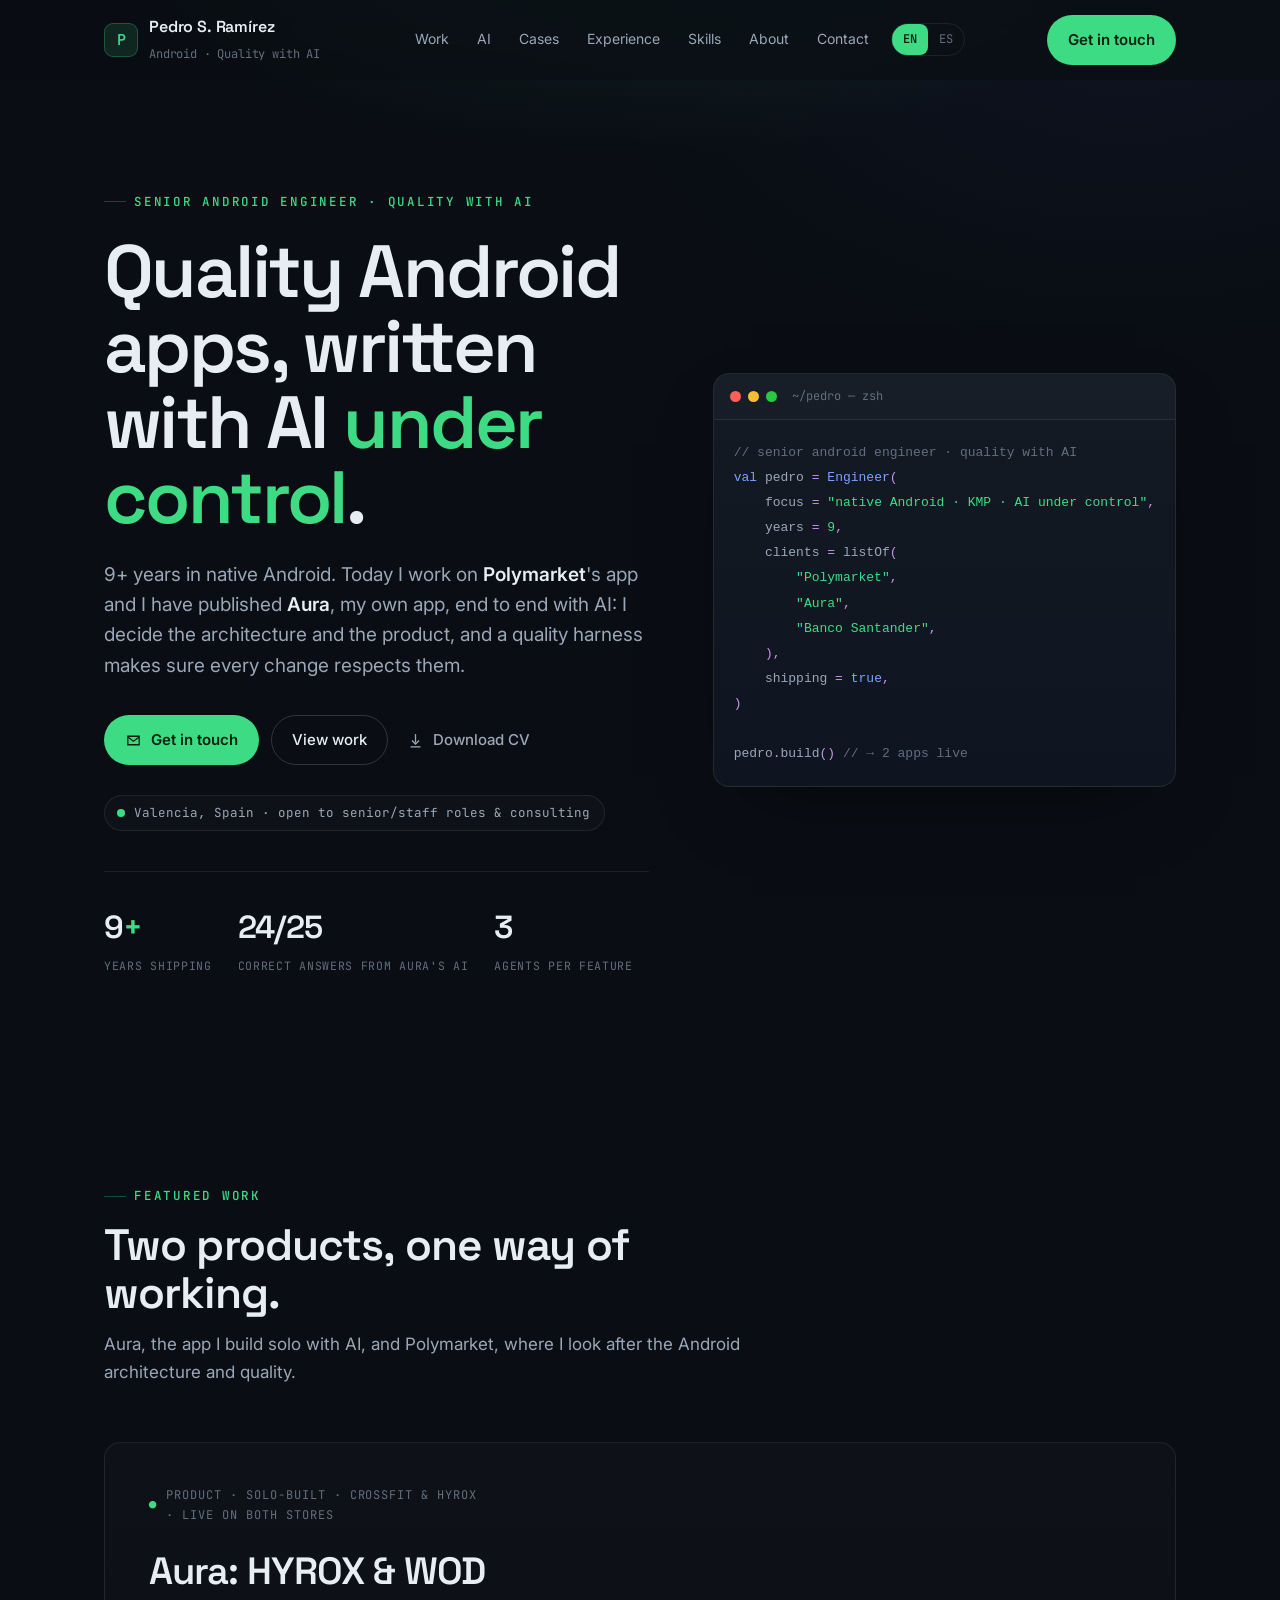
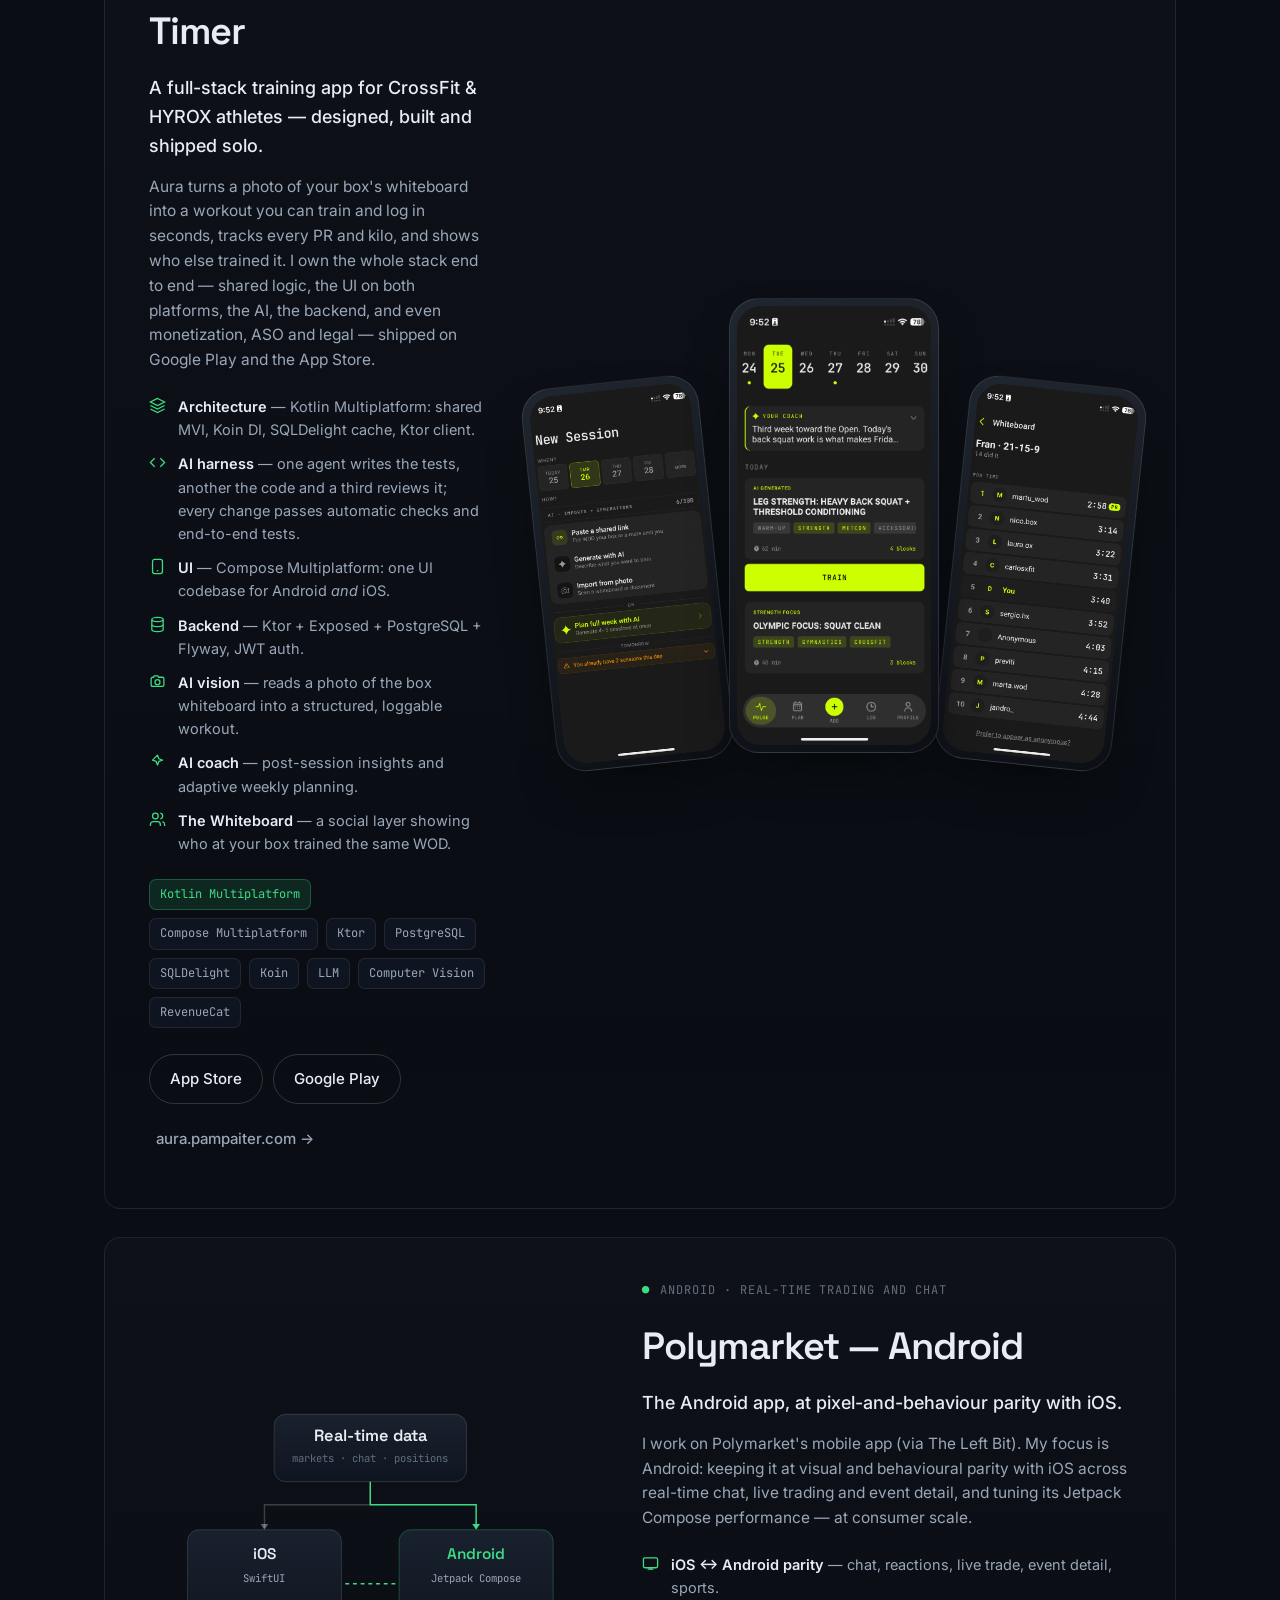
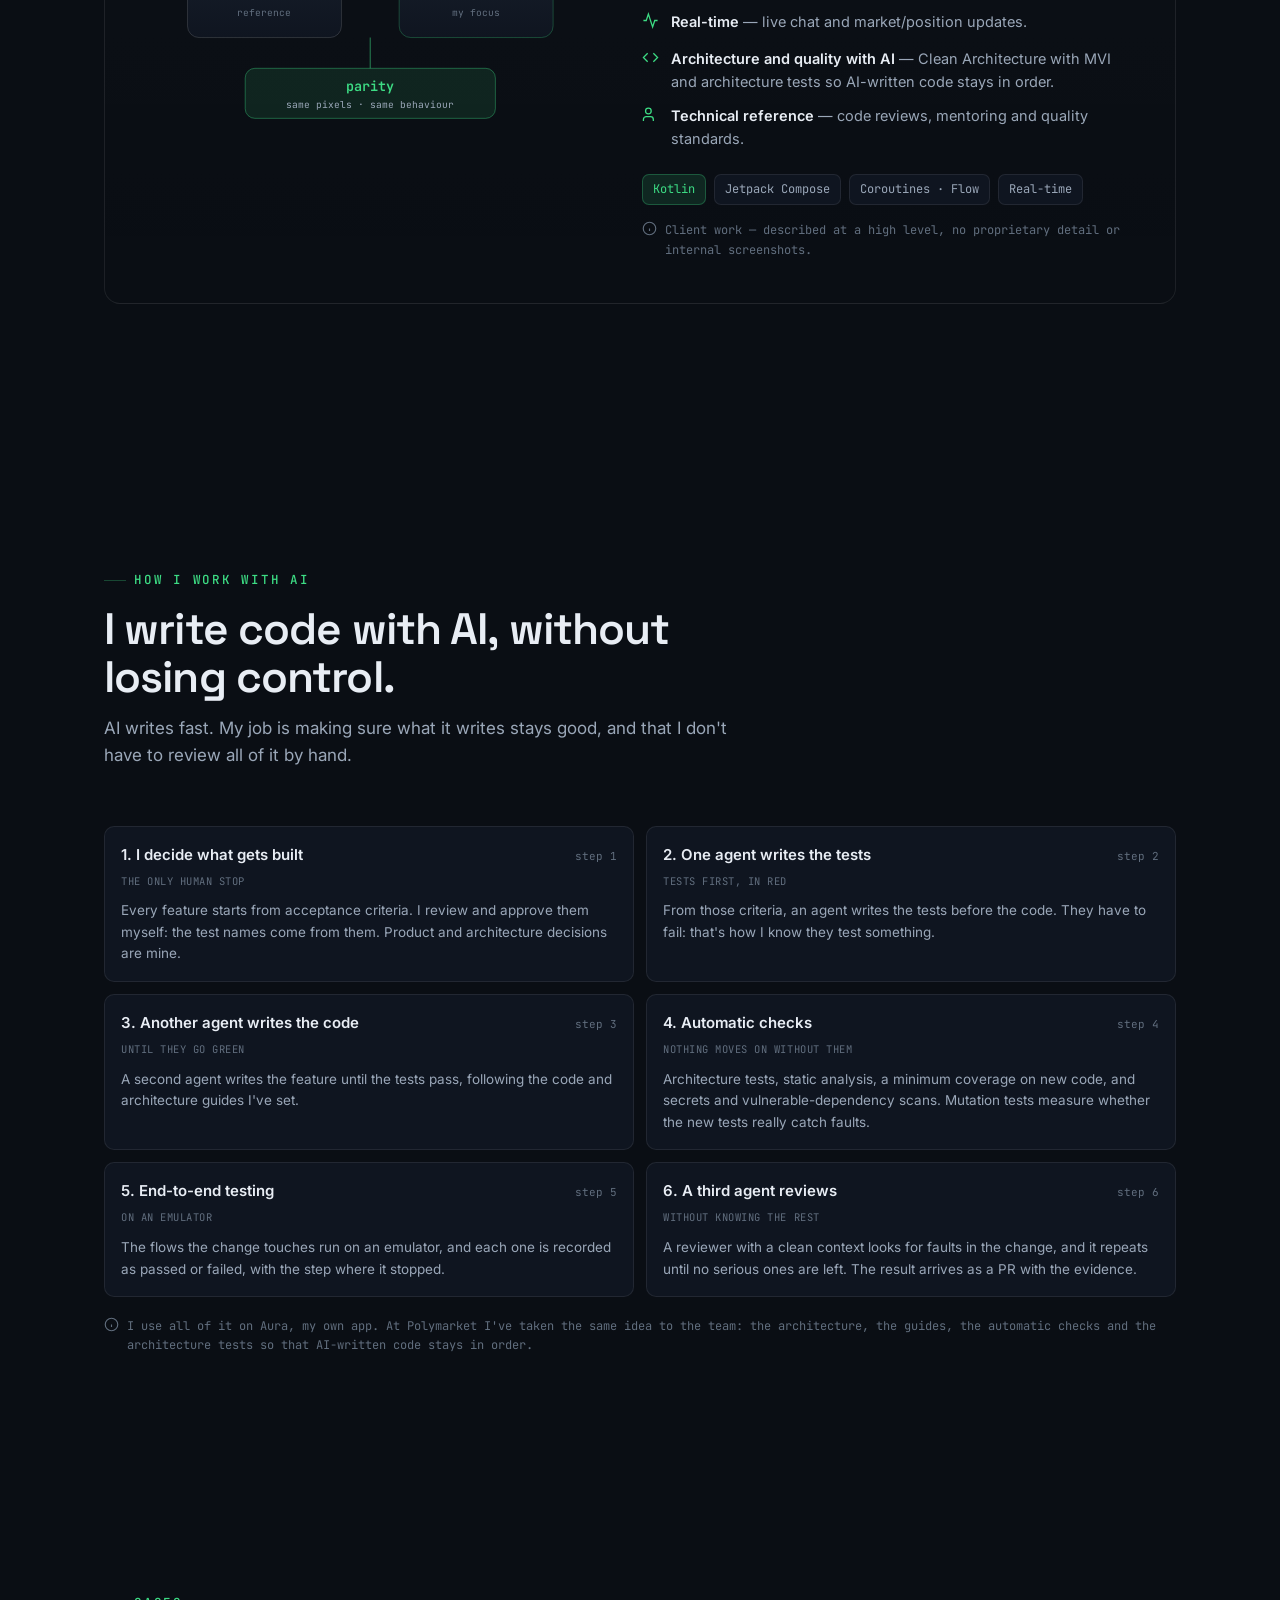
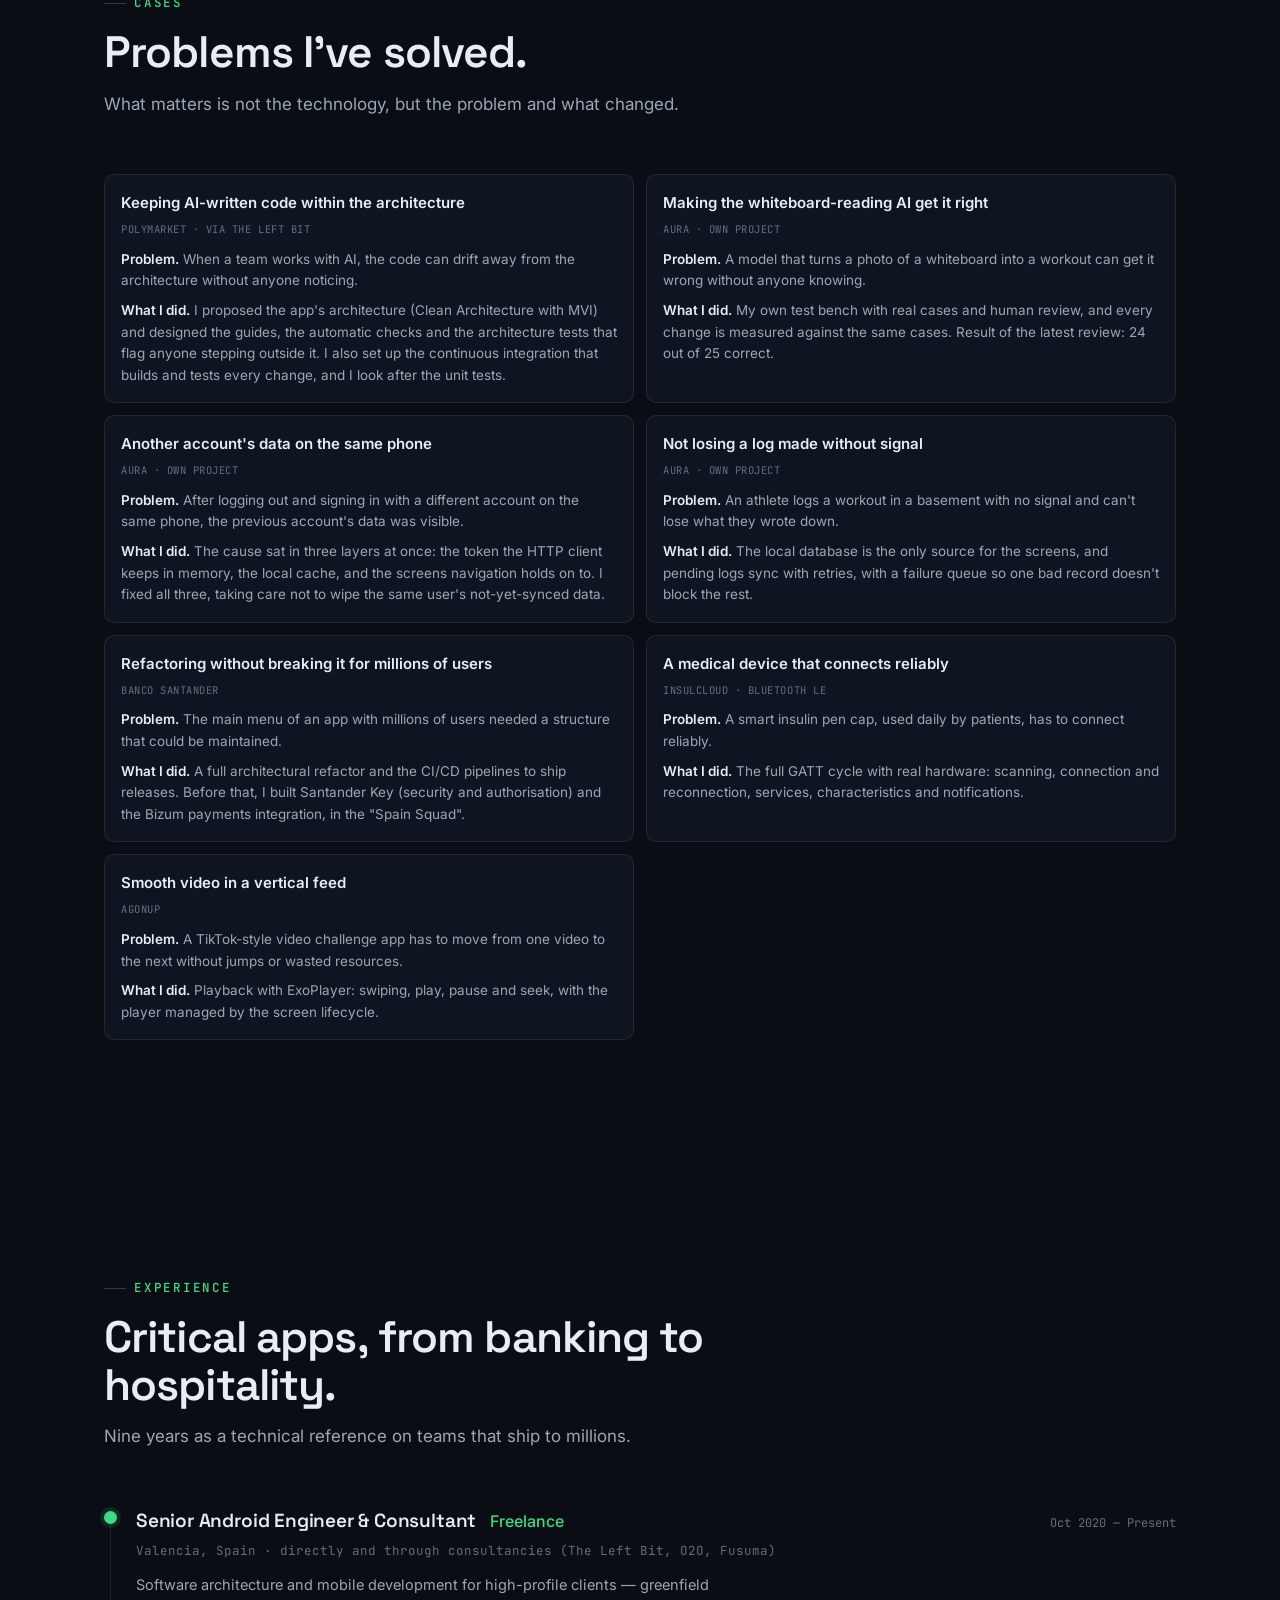
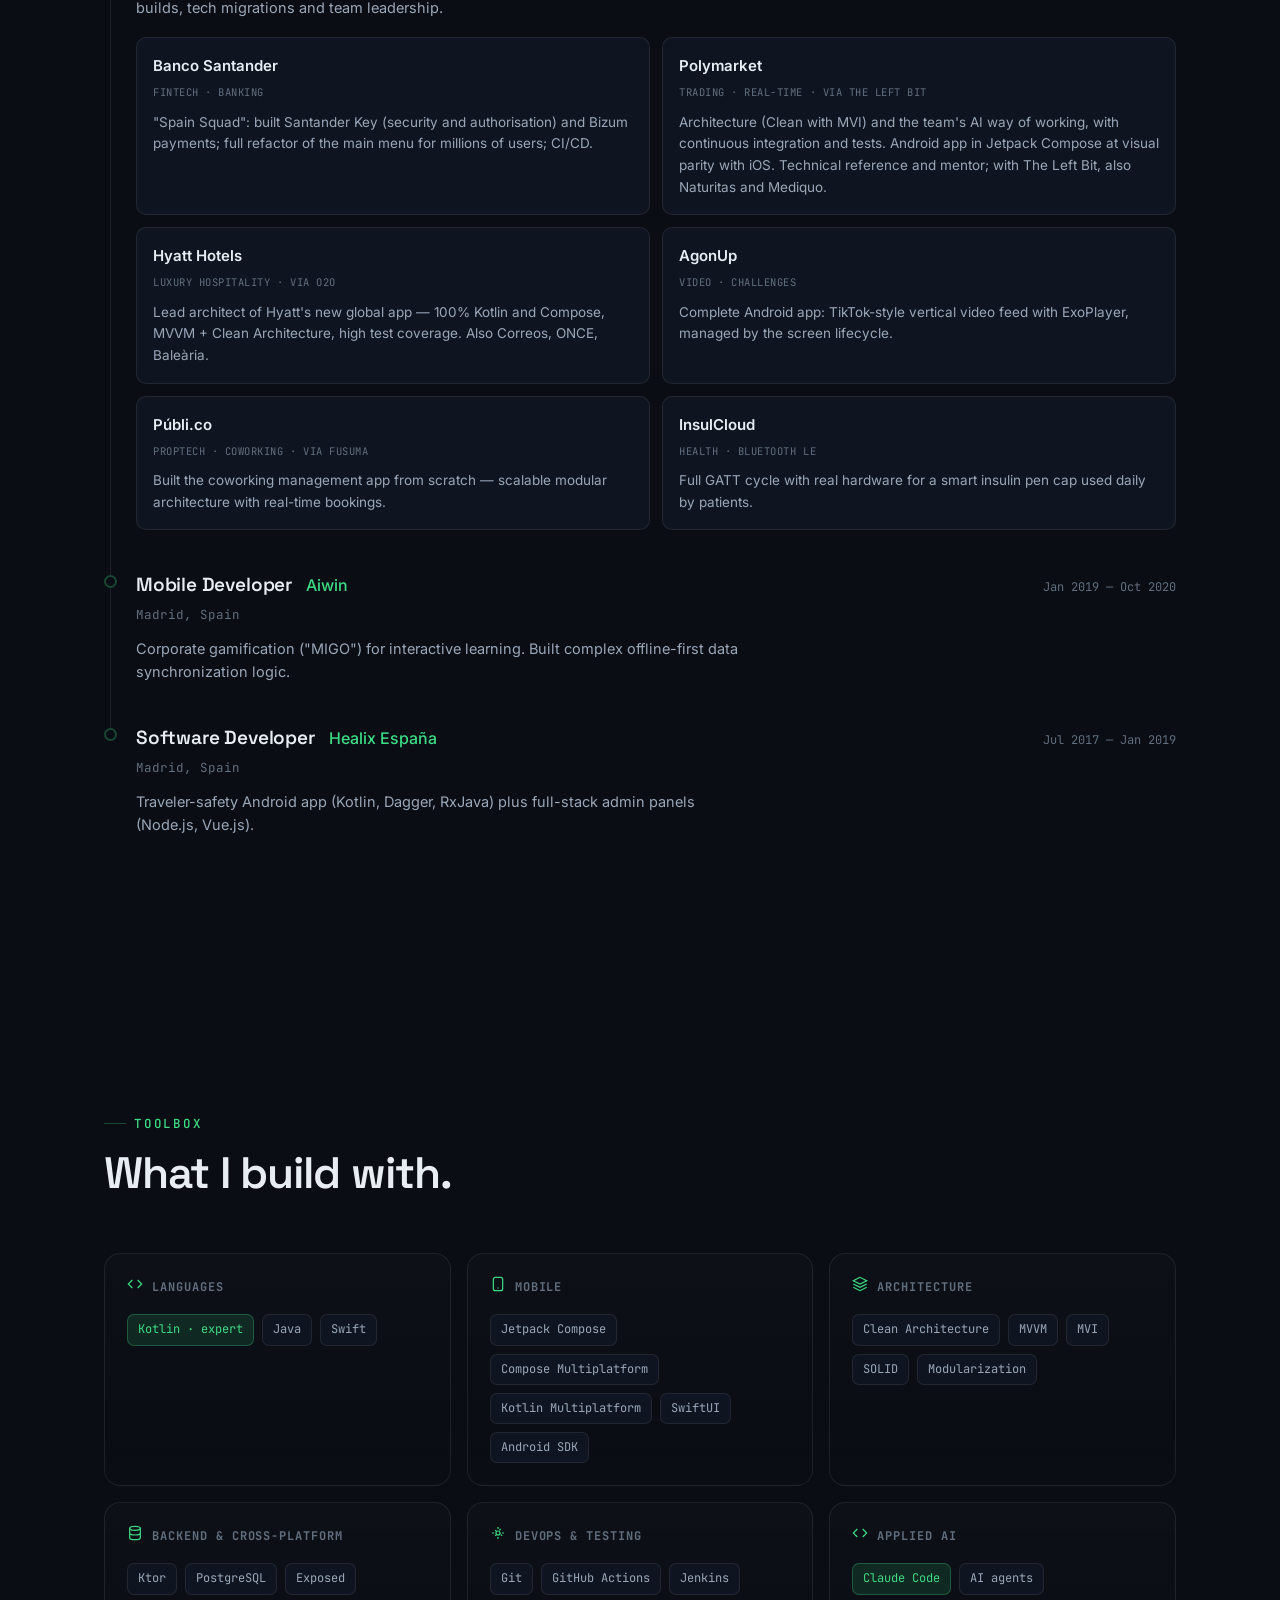
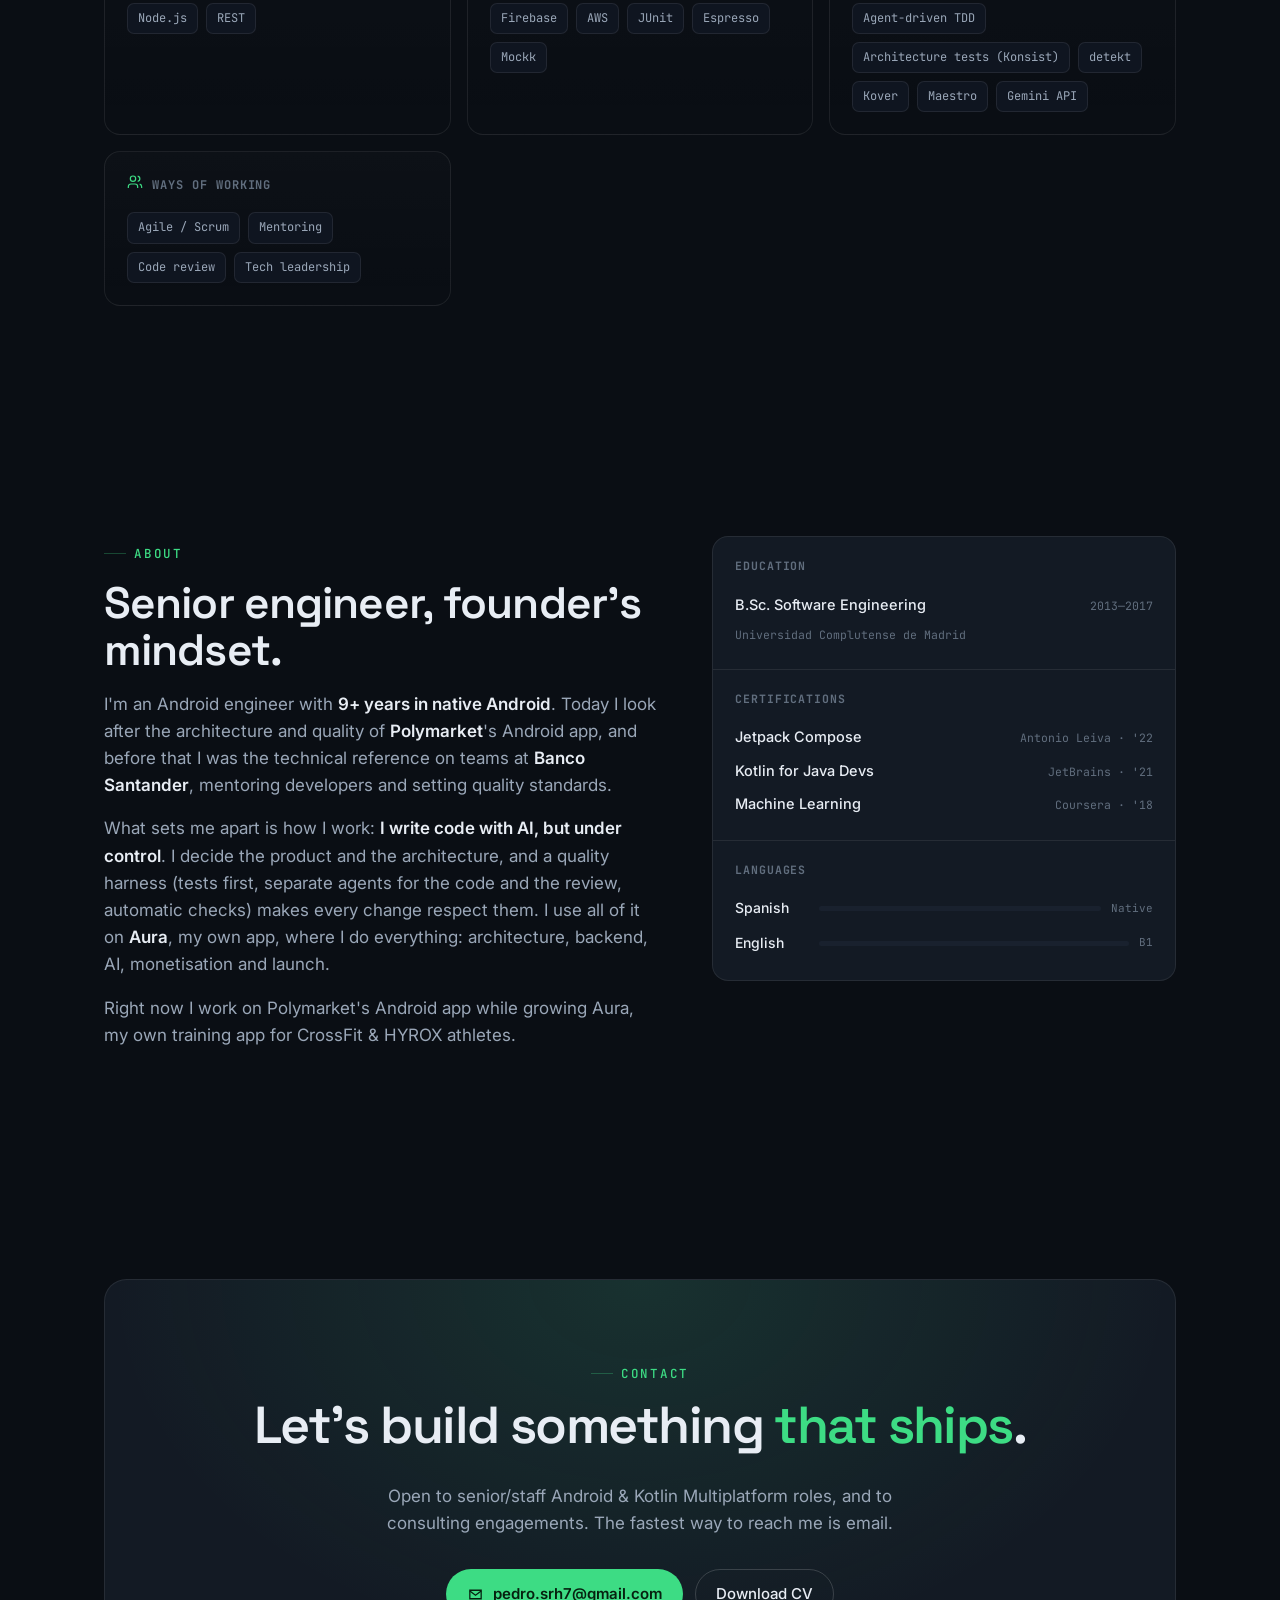
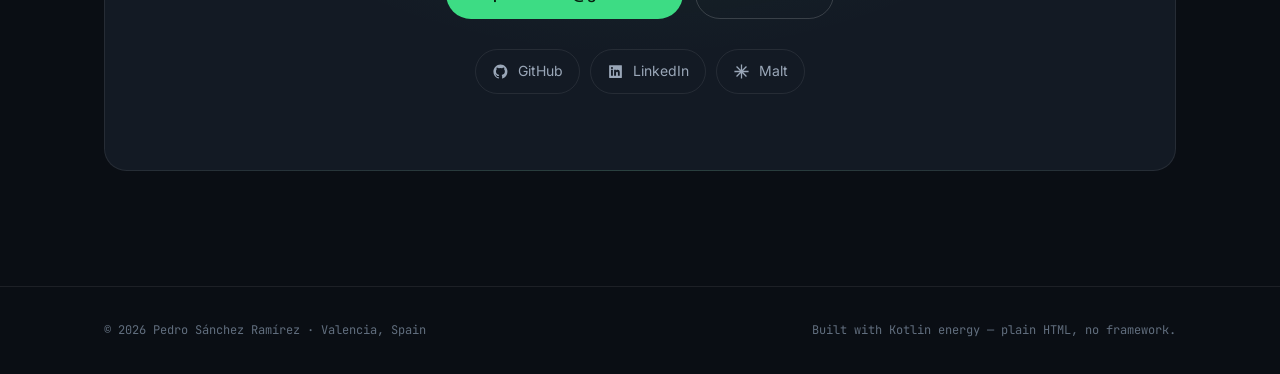
==== commit 919985cc: "Put AI and the Aura and Polymarket work first New hero, a "how I work with AI" section, a problems-s" ====
--- a/index.html
+++ b/index.html
@@ -3,8 +3,8 @@
 <head>
 <meta charset="UTF-8" />
 <meta name="viewport" content="width=device-width, initial-scale=1" />
-<title>Pedro Sánchez Ramírez — Senior Android Engineer & Mobile Architect</title>
-<meta name="description" content="Senior Android engineer and mobile architect with 9+ years shipping critical apps for Banco Santander, Hyatt and Polymarket — and Aura, a HYROX &amp; WOD training app for functional athletes, built and launched solo with Kotlin Multiplatform." />
+<title>Pedro Sánchez Ramírez — Senior Android Engineer · Quality with AI</title>
+<meta name="description" content="Senior Android engineer with 9+ years of experience. I work on Polymarket's app and I have published Aura, my AI training app, written with a quality harness: tests first, agents that write and review, and automatic checks." />
 <meta name="author" content="Pedro Sánchez Ramírez" />
 <meta name="theme-color" content="#0A0E14" />
 <link rel="canonical" href="https://pedro.pampaiter.com/" />
@@ -14,14 +14,14 @@
 
 <!-- Open Graph -->
 <meta property="og:type" content="website" />
-<meta property="og:title" content="Pedro Sánchez Ramírez — Senior Android Engineer & Mobile Architect" />
-<meta property="og:description" content="9+ years shipping native Android and Kotlin Multiplatform apps — from Santander and Hyatt to Polymarket, and Aura, the CrossFit &amp; HYROX training app I built solo." />
+<meta property="og:title" content="Pedro Sánchez Ramírez — Senior Android Engineer · Quality with AI" />
+<meta property="og:description" content="Quality Android written with AI under control: Polymarket, Aura (my own app, live on Google Play and the App Store) and a harness of tests, architecture and automatic review." />
 <meta property="og:url" content="https://pedro.pampaiter.com/" />
 <meta property="og:locale" content="en_US" />
 <meta property="og:locale:alternate" content="es_ES" />
 <meta name="twitter:card" content="summary_large_image" />
-<meta name="twitter:title" content="Pedro Sánchez Ramírez — Senior Android Engineer & Mobile Architect" />
-<meta name="twitter:description" content="9+ years shipping native Android and Kotlin Multiplatform apps. Founder-engineer behind Aura." />
+<meta name="twitter:title" content="Pedro Sánchez Ramírez — Senior Android Engineer · Quality with AI" />
+<meta name="twitter:description" content="Quality Android written with AI under control. Polymarket and Aura." />
 
 <link rel="icon" href="data:image/svg+xml,%3Csvg xmlns='http://www.w3.org/2000/svg' viewBox='0 0 100 100'%3E%3Crect width='100' height='100' rx='24' fill='%230A0E14'/%3E%3Ctext x='50' y='70' font-family='monospace' font-size='60' font-weight='700' fill='%233DDC84' text-anchor='middle'%3EP%3C/text%3E%3C/svg%3E" />
 
@@ -34,7 +34,7 @@
   "@context": "https://schema.org",
   "@type": "Person",
   "name": "Pedro Sánchez Ramírez",
-  "jobTitle": "Senior Android Engineer & Mobile Architect",
+  "jobTitle": "Senior Android Engineer · Quality with AI",
   "url": "https://pedro.pampaiter.com/",
   "email": "pedro.srh7@gmail.com",
   "address": { "@type": "PostalAddress", "addressLocality": "Valencia", "addressCountry": "ES" },
@@ -55,10 +55,12 @@
   <div class="nav-inner">
     <a class="brand" href="#top" aria-label="Pedro Sánchez Ramírez — home">
       <span class="monogram">P</span>
-      <span>Pedro&nbsp;S.&nbsp;Ramírez <br><span class="sub">Android · Mobile Architect</span></span>
+      <span>Pedro&nbsp;S.&nbsp;Ramírez <br><span class="sub">Android · Quality with AI</span></span>
     </a>
     <nav class="nav-links" id="navLinks" aria-label="Primary">
       <a href="#work">Work</a>
+      <a href="#ai">AI</a>
+      <a href="#cases">Cases</a>
       <a href="#experience">Experience</a>
       <a href="#skills">Skills</a>
       <a href="#about">About</a>
@@ -83,12 +85,10 @@
 <section class="hero container" id="hero">
   <div class="hero-grid">
     <div class="hero-copy">
-      <span class="eyebrow reveal">Senior Android Engineer · Mobile Architect</span>
-      <h1 class="reveal">I build mobile products that <span class="accent">ship</span>.</h1>
+      <span class="eyebrow reveal">Senior Android Engineer · Quality with AI</span>
+      <h1 class="reveal">Quality Android apps, written with AI <span class="accent">under control</span>.</h1>
       <p class="hero-lead reveal">
-        9+ years architecting native Android and <strong>Kotlin Multiplatform</strong> apps —
-        from <strong>Banco Santander</strong> and <strong>Hyatt</strong> to <strong>Polymarket</strong>,
-        and <strong>Aura</strong>, the CrossFit &amp; HYROX training app I designed, built and launched solo.
+        9+ years in native Android. Today I work on <strong>Polymarket</strong>'s app and I have published <strong>Aura</strong>, my own app, end to end with AI: I decide the architecture and the product, and a quality harness makes sure every change respects them.
       </p>
       <div class="hero-actions reveal">
         <a href="#contact" class="btn btn-primary">
@@ -106,22 +106,22 @@
       </div>
       <div class="stat-row reveal">
         <div class="stat"><div class="num">9<span class="u">+</span></div><div class="lbl">Years shipping</div></div>
-        <div class="stat"><div class="num">2</div><div class="lbl">Apps live on stores</div></div>
-        <div class="stat"><div class="num">Kotlin</div><div class="lbl">Expert · Compose · KMP</div></div>
+        <div class="stat"><div class="num">24/25</div><div class="lbl">Correct answers from Aura's AI</div></div>
+        <div class="stat"><div class="num">3</div><div class="lbl">Agents per feature</div></div>
       </div>
     </div>
 
     <div class="hero-visual reveal">
       <div class="hero-card">
         <div class="bar"><i></i><i></i><i></i><span>~/pedro — zsh</span></div>
-        <pre><code><span class="c">// senior android engineer &amp; mobile architect</span>
+        <pre><code><span class="c">// senior android engineer · quality with AI</span>
 <span class="k">val</span> pedro <span class="p">=</span> <span class="k">Engineer</span><span class="p">(</span>
-    focus <span class="p">=</span> <span class="s">"native Android · KMP · Compose"</span><span class="p">,</span>
+    focus <span class="p">=</span> <span class="s">"native Android · KMP · AI under control"</span><span class="p">,</span>
     years <span class="p">=</span> <span class="s">9</span><span class="p">,</span>
     clients <span class="p">=</span> listOf<span class="p">(</span>
+        <span class="s">"Polymarket"</span><span class="p">,</span>
+        <span class="s">"Aura"</span><span class="p">,</span>
         <span class="s">"Banco Santander"</span><span class="p">,</span>
-        <span class="s">"Hyatt Hotels"</span><span class="p">,</span>
-        <span class="s">"Polymarket"</span><span class="p">,</span>
     <span class="p">)</span><span class="p">,</span>
     shipping <span class="p">=</span> <span class="k">true</span><span class="p">,</span>
 <span class="p">)</span>
@@ -136,8 +136,8 @@
 <section id="work" class="container">
   <div class="section-head reveal">
     <span class="eyebrow">Featured work</span>
-    <h2 class="section-title">Two products, one obsession: shipping.</h2>
-    <p class="section-subtitle">A product I built end to end, and real-time Android work at consumer scale.</p>
+    <h2 class="section-title">Two products, one way of working.</h2>
+    <p class="section-subtitle">Aura, the app I build solo with AI, and Polymarket, where I look after the Android architecture and quality.</p>
   </div>
 
   <!-- Aura -->
@@ -151,10 +151,11 @@
           Aura turns a photo of your box's whiteboard into a workout you can train and log in seconds,
           tracks every PR and kilo, and shows who else trained it. I own the whole stack end to end —
           shared logic, the UI on both platforms, the AI, the backend, and even monetization, ASO and
-          legal — shipped on Google Play and the App Store under my own company, Pampa.
+          legal — shipped on Google Play and the App Store.
         </p>
         <ul class="highlights">
           <li><span class="ic"><svg viewBox="0 0 24 24" fill="none" stroke="currentColor" stroke-width="1.8"><path d="M12 2 2 7l10 5 10-5-10-5Z"/><path d="m2 17 10 5 10-5"/><path d="m2 12 10 5 10-5"/></svg></span><span><b>Architecture</b> — Kotlin Multiplatform: shared MVI, Koin DI, SQLDelight cache, Ktor client.</span></li>
+          <li><span class="ic"><svg viewBox="0 0 24 24" fill="none" stroke="currentColor" stroke-width="1.8"><path d="m8 6-6 6 6 6"/><path d="m16 6 6 6-6 6"/></svg></span><span><b>AI harness</b> — one agent writes the tests, another the code and a third reviews it; every change passes automatic checks and end-to-end tests.</span></li>
           <li><span class="ic"><svg viewBox="0 0 24 24" fill="none" stroke="currentColor" stroke-width="1.8"><rect x="5" y="2" width="14" height="20" rx="3"/><path d="M11 18h2"/></svg></span><span><b>UI</b> — Compose Multiplatform: one UI codebase for Android <em>and</em> iOS.</span></li>
           <li><span class="ic"><svg viewBox="0 0 24 24" fill="none" stroke="currentColor" stroke-width="1.8"><ellipse cx="12" cy="5" rx="8" ry="3"/><path d="M4 5v14c0 1.7 3.6 3 8 3s8-1.3 8-3V5"/><path d="M4 12c0 1.7 3.6 3 8 3s8-1.3 8-3"/></svg></span><span><b>Backend</b> — Ktor + Exposed + PostgreSQL + Flyway, JWT auth.</span></li>
           <li><span class="ic"><svg viewBox="0 0 24 24" fill="none" stroke="currentColor" stroke-width="1.8"><path d="M3 8a2 2 0 0 1 2-2h1.5l1-2h5l1 2H19a2 2 0 0 1 2 2v9a2 2 0 0 1-2 2H5a2 2 0 0 1-2-2z"/><circle cx="12" cy="13" r="3.5"/></svg></span><span><b>AI vision</b> — reads a photo of the box whiteboard into a structured, loggable workout.</span></li>
@@ -203,7 +204,7 @@
         <ul class="highlights">
           <li><span class="ic"><svg viewBox="0 0 24 24" fill="none" stroke="currentColor" stroke-width="1.8"><rect x="2" y="4" width="20" height="14" rx="2"/><path d="M8 20h8M12 18v2"/></svg></span><span><b>iOS ↔ Android parity</b> — chat, reactions, live trade, event detail, sports.</span></li>
           <li><span class="ic"><svg viewBox="0 0 24 24" fill="none" stroke="currentColor" stroke-width="1.8"><path d="M22 12h-4l-3 9L9 3l-3 9H2"/></svg></span><span><b>Real-time</b> — live chat and market/position updates.</span></li>
-          <li><span class="ic"><svg viewBox="0 0 24 24" fill="none" stroke="currentColor" stroke-width="1.8"><path d="m8 6-6 6 6 6"/><path d="m16 6 6 6-6 6"/></svg></span><span><b>Compose performance</b> — constantly updating lists and screens that stay smooth.</span></li>
+          <li><span class="ic"><svg viewBox="0 0 24 24" fill="none" stroke="currentColor" stroke-width="1.8"><path d="m8 6-6 6 6 6"/><path d="m16 6 6 6-6 6"/></svg></span><span><b>Architecture and quality with AI</b> — Clean Architecture with MVI and architecture tests so AI-written code stays in order.</span></li>
           <li><span class="ic"><svg viewBox="0 0 24 24" fill="none" stroke="currentColor" stroke-width="1.8"><path d="M16 21v-2a4 4 0 0 0-4-4H6a4 4 0 0 0-4 4v2"/><circle cx="9" cy="7" r="4"/></svg></span><span><b>Technical reference</b> — code reviews, mentoring and quality standards.</span></li>
         </ul>
         <div class="tags">
@@ -252,6 +253,104 @@
   </article>
 </section>
 
+<!-- ============ AI ============ -->
+<section id="ai" class="container">
+  <div class="section-head reveal">
+    <span class="eyebrow">How I work with AI</span>
+    <h2 class="section-title">I write code with AI, without losing control.</h2>
+    <p class="section-subtitle">AI writes fast. My job is making sure what it writes stays good, and that I don't have to review all of it by hand.</p>
+  </div>
+  <div class="client-cards reveal">
+    <div class="client-card">
+      <div class="cc-top"><span class="cc-name">1. I decide what gets built</span><span class="cc-date">step 1</span></div>
+      <span class="cc-sector">The only human stop</span>
+      <p>Every feature starts from acceptance criteria. I review and approve them myself: the test names come from them. Product and architecture decisions are mine.</p>
+    </div>
+    <div class="client-card">
+      <div class="cc-top"><span class="cc-name">2. One agent writes the tests</span><span class="cc-date">step 2</span></div>
+      <span class="cc-sector">Tests first, in red</span>
+      <p>From those criteria, an agent writes the tests before the code. They have to fail: that's how I know they test something.</p>
+    </div>
+    <div class="client-card">
+      <div class="cc-top"><span class="cc-name">3. Another agent writes the code</span><span class="cc-date">step 3</span></div>
+      <span class="cc-sector">Until they go green</span>
+      <p>A second agent writes the feature until the tests pass, following the code and architecture guides I've set.</p>
+    </div>
+    <div class="client-card">
+      <div class="cc-top"><span class="cc-name">4. Automatic checks</span><span class="cc-date">step 4</span></div>
+      <span class="cc-sector">Nothing moves on without them</span>
+      <p>Architecture tests, static analysis, a minimum coverage on new code, and secrets and vulnerable-dependency scans. Mutation tests measure whether the new tests really catch faults.</p>
+    </div>
+    <div class="client-card">
+      <div class="cc-top"><span class="cc-name">5. End-to-end testing</span><span class="cc-date">step 5</span></div>
+      <span class="cc-sector">On an emulator</span>
+      <p>The flows the change touches run on an emulator, and each one is recorded as passed or failed, with the step where it stopped.</p>
+    </div>
+    <div class="client-card">
+      <div class="cc-top"><span class="cc-name">6. A third agent reviews</span><span class="cc-date">step 6</span></div>
+      <span class="cc-sector">Without knowing the rest</span>
+      <p>A reviewer with a clean context looks for faults in the change, and it repeats until no serious ones are left. The result arrives as a PR with the evidence.</p>
+    </div>
+  </div>
+  <div class="note-inline reveal" style="margin-top:20px">
+    <span class="ic"><svg viewBox="0 0 24 24" fill="none" stroke="currentColor" stroke-width="1.8"><circle cx="12" cy="12" r="10"/><path d="M12 16v-4M12 8h.01"/></svg></span>
+    <span>I use all of it on Aura, my own app. At Polymarket I've taken the same idea to the team: the architecture, the guides, the automatic checks and the architecture tests so that AI-written code stays in order.</span>
+  </div>
+</section>
+
+<!-- ============ CASES ============ -->
+<section id="cases" class="container">
+  <div class="section-head reveal">
+    <span class="eyebrow">Cases</span>
+    <h2 class="section-title">Problems I've solved.</h2>
+    <p class="section-subtitle">What matters is not the technology, but the problem and what changed.</p>
+  </div>
+  <div class="client-cards reveal">
+    <div class="client-card">
+      <div class="cc-top"><span class="cc-name">Keeping AI-written code within the architecture</span></div>
+      <span class="cc-sector">Polymarket · via The Left Bit</span>
+      <p><b>Problem.</b> When a team works with AI, the code can drift away from the architecture without anyone noticing.</p>
+      <p><b>What I did.</b> I proposed the app's architecture (Clean Architecture with MVI) and designed the guides, the automatic checks and the architecture tests that flag anyone stepping outside it. I also set up the continuous integration that builds and tests every change, and I look after the unit tests.</p>
+    </div>
+    <div class="client-card">
+      <div class="cc-top"><span class="cc-name">Making the whiteboard-reading AI get it right</span></div>
+      <span class="cc-sector">Aura · own project</span>
+      <p><b>Problem.</b> A model that turns a photo of a whiteboard into a workout can get it wrong without anyone knowing.</p>
+      <p><b>What I did.</b> My own test bench with real cases and human review, and every change is measured against the same cases. Result of the latest review: 24 out of 25 correct.</p>
+    </div>
+    <div class="client-card">
+      <div class="cc-top"><span class="cc-name">Another account's data on the same phone</span></div>
+      <span class="cc-sector">Aura · own project</span>
+      <p><b>Problem.</b> After logging out and signing in with a different account on the same phone, the previous account's data was visible.</p>
+      <p><b>What I did.</b> The cause sat in three layers at once: the token the HTTP client keeps in memory, the local cache, and the screens navigation holds on to. I fixed all three, taking care not to wipe the same user's not-yet-synced data.</p>
+    </div>
+    <div class="client-card">
+      <div class="cc-top"><span class="cc-name">Not losing a log made without signal</span></div>
+      <span class="cc-sector">Aura · own project</span>
+      <p><b>Problem.</b> An athlete logs a workout in a basement with no signal and can't lose what they wrote down.</p>
+      <p><b>What I did.</b> The local database is the only source for the screens, and pending logs sync with retries, with a failure queue so one bad record doesn't block the rest.</p>
+    </div>
+    <div class="client-card">
+      <div class="cc-top"><span class="cc-name">Refactoring without breaking it for millions of users</span></div>
+      <span class="cc-sector">Banco Santander</span>
+      <p><b>Problem.</b> The main menu of an app with millions of users needed a structure that could be maintained.</p>
+      <p><b>What I did.</b> A full architectural refactor and the CI/CD pipelines to ship releases. Before that, I built Santander Key (security and authorisation) and the Bizum payments integration, in the "Spain Squad".</p>
+    </div>
+    <div class="client-card">
+      <div class="cc-top"><span class="cc-name">A medical device that connects reliably</span></div>
+      <span class="cc-sector">InsulCloud · Bluetooth LE</span>
+      <p><b>Problem.</b> A smart insulin pen cap, used daily by patients, has to connect reliably.</p>
+      <p><b>What I did.</b> The full GATT cycle with real hardware: scanning, connection and reconnection, services, characteristics and notifications.</p>
+    </div>
+    <div class="client-card">
+      <div class="cc-top"><span class="cc-name">Smooth video in a vertical feed</span></div>
+      <span class="cc-sector">AgonUp</span>
+      <p><b>Problem.</b> A TikTok-style video challenge app has to move from one video to the next without jumps or wasted resources.</p>
+      <p><b>What I did.</b> Playback with ExoPlayer: swiping, play, pause and seek, with the player managed by the screen lifecycle.</p>
+    </div>
+  </div>
+</section>
+
 <!-- ============ EXPERIENCE ============ -->
 <section id="experience" class="container">
   <div class="section-head reveal">
@@ -279,7 +378,7 @@
         <div class="client-card">
           <div class="cc-top"><span class="cc-name">Polymarket</span></div>
           <span class="cc-sector">Trading · Real-time · via The Left Bit</span>
-          <p>Android app in Jetpack Compose at visual parity with iOS. Technical reference and mentor; with The Left Bit, also Naturitas and Mediquo's legacy migration.</p>
+          <p>Architecture (Clean with MVI) and the team's AI way of working, with continuous integration and tests. Android app in Jetpack Compose at visual parity with iOS. Technical reference and mentor; with The Left Bit, also Naturitas and Mediquo.</p>
         </div>
         <div class="client-card">
           <div class="cc-top"><span class="cc-name">Hyatt Hotels</span></div>
@@ -356,6 +455,10 @@
       <div class="tags"><span class="tag">Git</span><span class="tag">GitHub Actions</span><span class="tag">Jenkins</span><span class="tag">Firebase</span><span class="tag">AWS</span><span class="tag">JUnit</span><span class="tag">Espresso</span><span class="tag">Mockk</span></div>
     </div>
     <div class="skill-group reveal">
+      <h4><span class="ic"><svg viewBox="0 0 24 24" fill="none" stroke="currentColor" stroke-width="1.8"><path d="m8 6-6 6 6 6"/><path d="m16 6 6 6-6 6"/></svg></span> Applied AI</h4>
+      <div class="tags"><span class="tag tag--accent">Claude Code</span><span class="tag">AI agents</span><span class="tag">Agent-driven TDD</span><span class="tag">Architecture tests (Konsist)</span><span class="tag">detekt</span><span class="tag">Kover</span><span class="tag">Maestro</span><span class="tag">Gemini API</span></div>
+    </div>
+    <div class="skill-group reveal">
       <h4><span class="ic"><svg viewBox="0 0 24 24" fill="none" stroke="currentColor" stroke-width="1.8"><path d="M16 21v-2a4 4 0 0 0-4-4H6a4 4 0 0 0-4 4v2"/><circle cx="9" cy="7" r="4"/><path d="M22 21v-2a4 4 0 0 0-3-3.87M16 3.13A4 4 0 0 1 16 11"/></svg></span> Ways of working</h4>
       <div class="tags"><span class="tag">Agile / Scrum</span><span class="tag">Mentoring</span><span class="tag">Code review</span><span class="tag">Tech leadership</span></div>
     </div>
@@ -368,8 +471,8 @@
     <div class="about-text reveal">
       <span class="eyebrow">About</span>
       <h2 class="section-title" style="margin-bottom:8px">Senior engineer, founder's mindset.</h2>
-      <p>I'm a software engineer with <strong>9+ years in native Android</strong>. I've been the technical reference on teams delivering critical apps for <strong>Banco Santander</strong> and <strong>Hyatt</strong>, mentoring developers and setting quality standards along the way.</p>
-      <p>What sets me apart is that I also <strong>build and ship my own products end to end</strong> — from architecture and backend to UI, AI, monetization and launch. I care deeply about code quality, performance, and UX that feels effortless.</p>
+      <p>I'm an Android engineer with <strong>9+ years in native Android</strong>. Today I look after the architecture and quality of <strong>Polymarket</strong>'s Android app, and before that I was the technical reference on teams at <strong>Banco Santander</strong>, mentoring developers and setting quality standards.</p>
+      <p>What sets me apart is how I work: <strong>I write code with AI, but under control</strong>. I decide the product and the architecture, and a quality harness (tests first, separate agents for the code and the review, automatic checks) makes every change respect them. I use all of it on <strong>Aura</strong>, my own app, where I do everything: architecture, backend, AI, monetisation and launch.</p>
       <p>Right now I work on Polymarket's Android app while growing Aura, my own training app for CrossFit &amp; HYROX athletes.</p>
     </div>
     <div class="info-card reveal">
--- a/assets/styles.css
+++ b/assets/styles.css
@@ -464,3 +464,5 @@
   .phone { --w: 150px !important; }
   .phones .phone:nth-child(1), .phones .phone:nth-child(3) { --w: 128px !important; }
 }
+
+.client-card p b { color: var(--text); font-weight: 600; }
